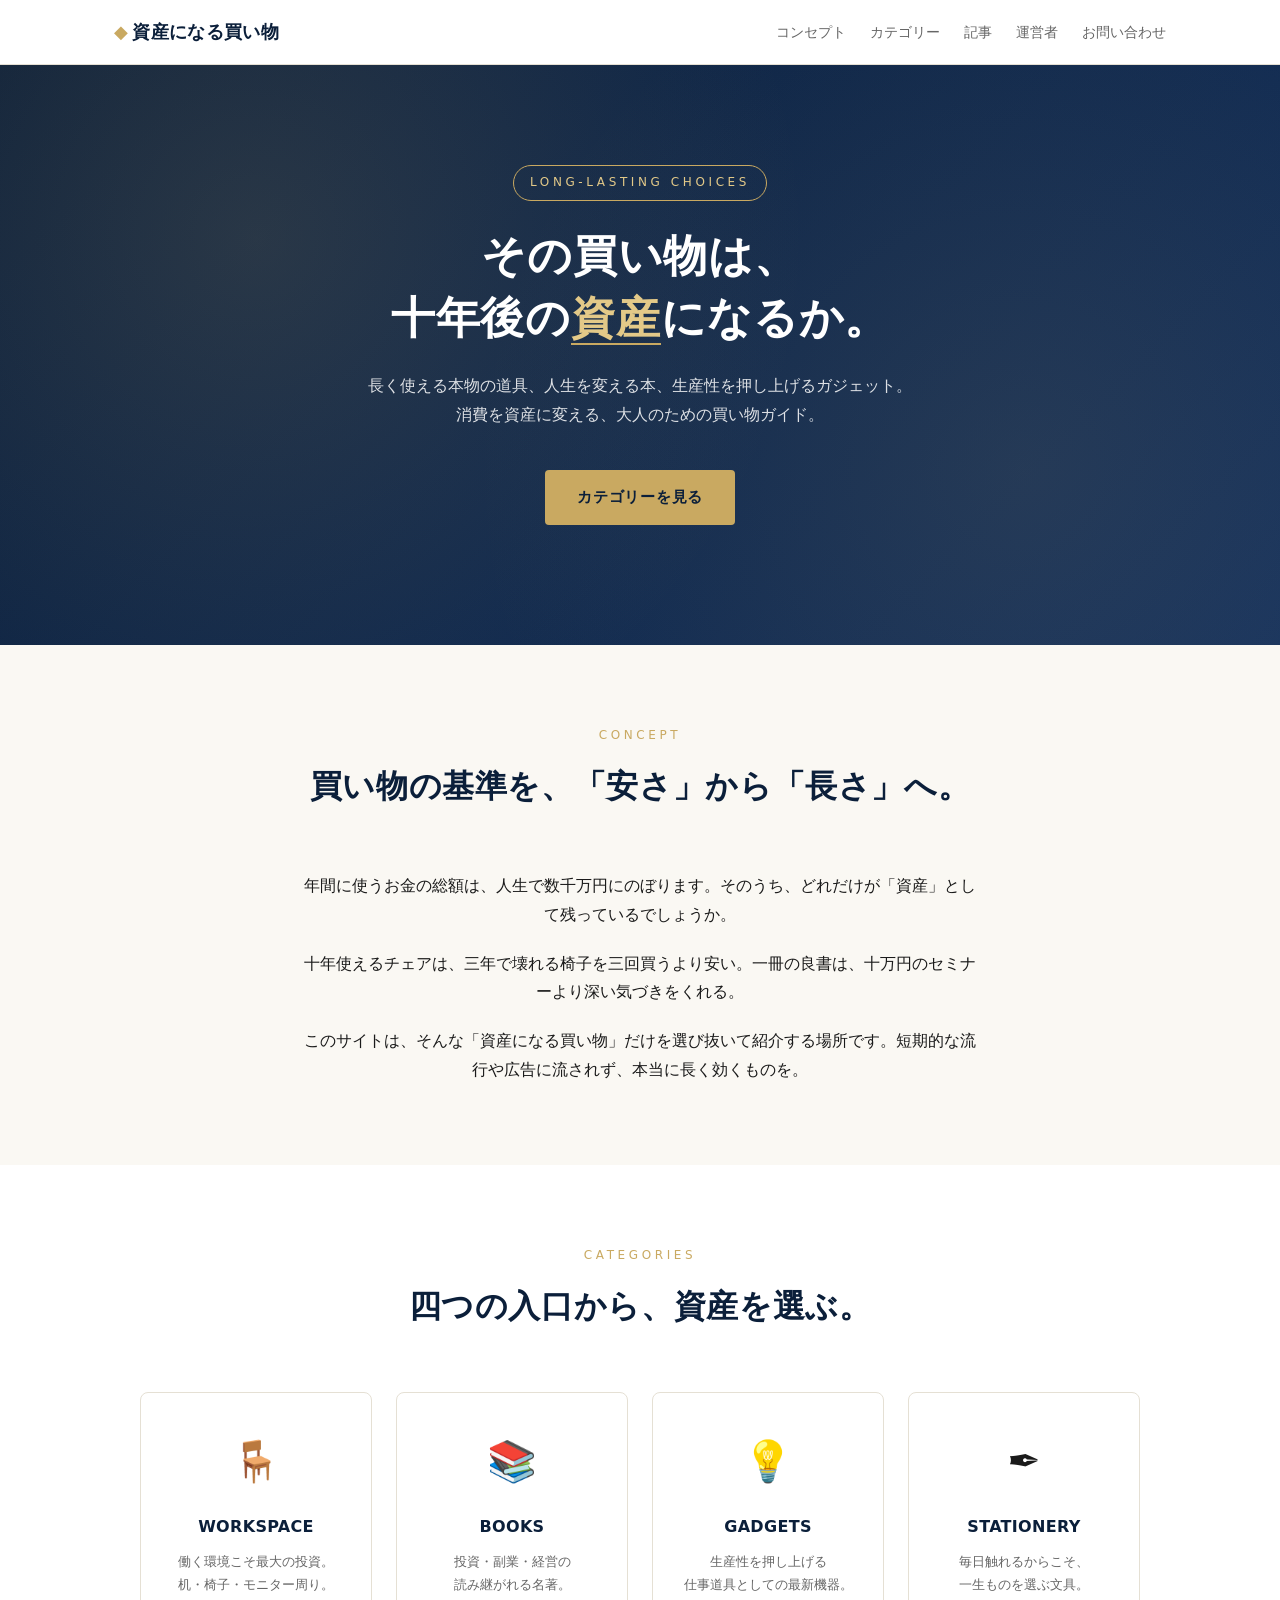
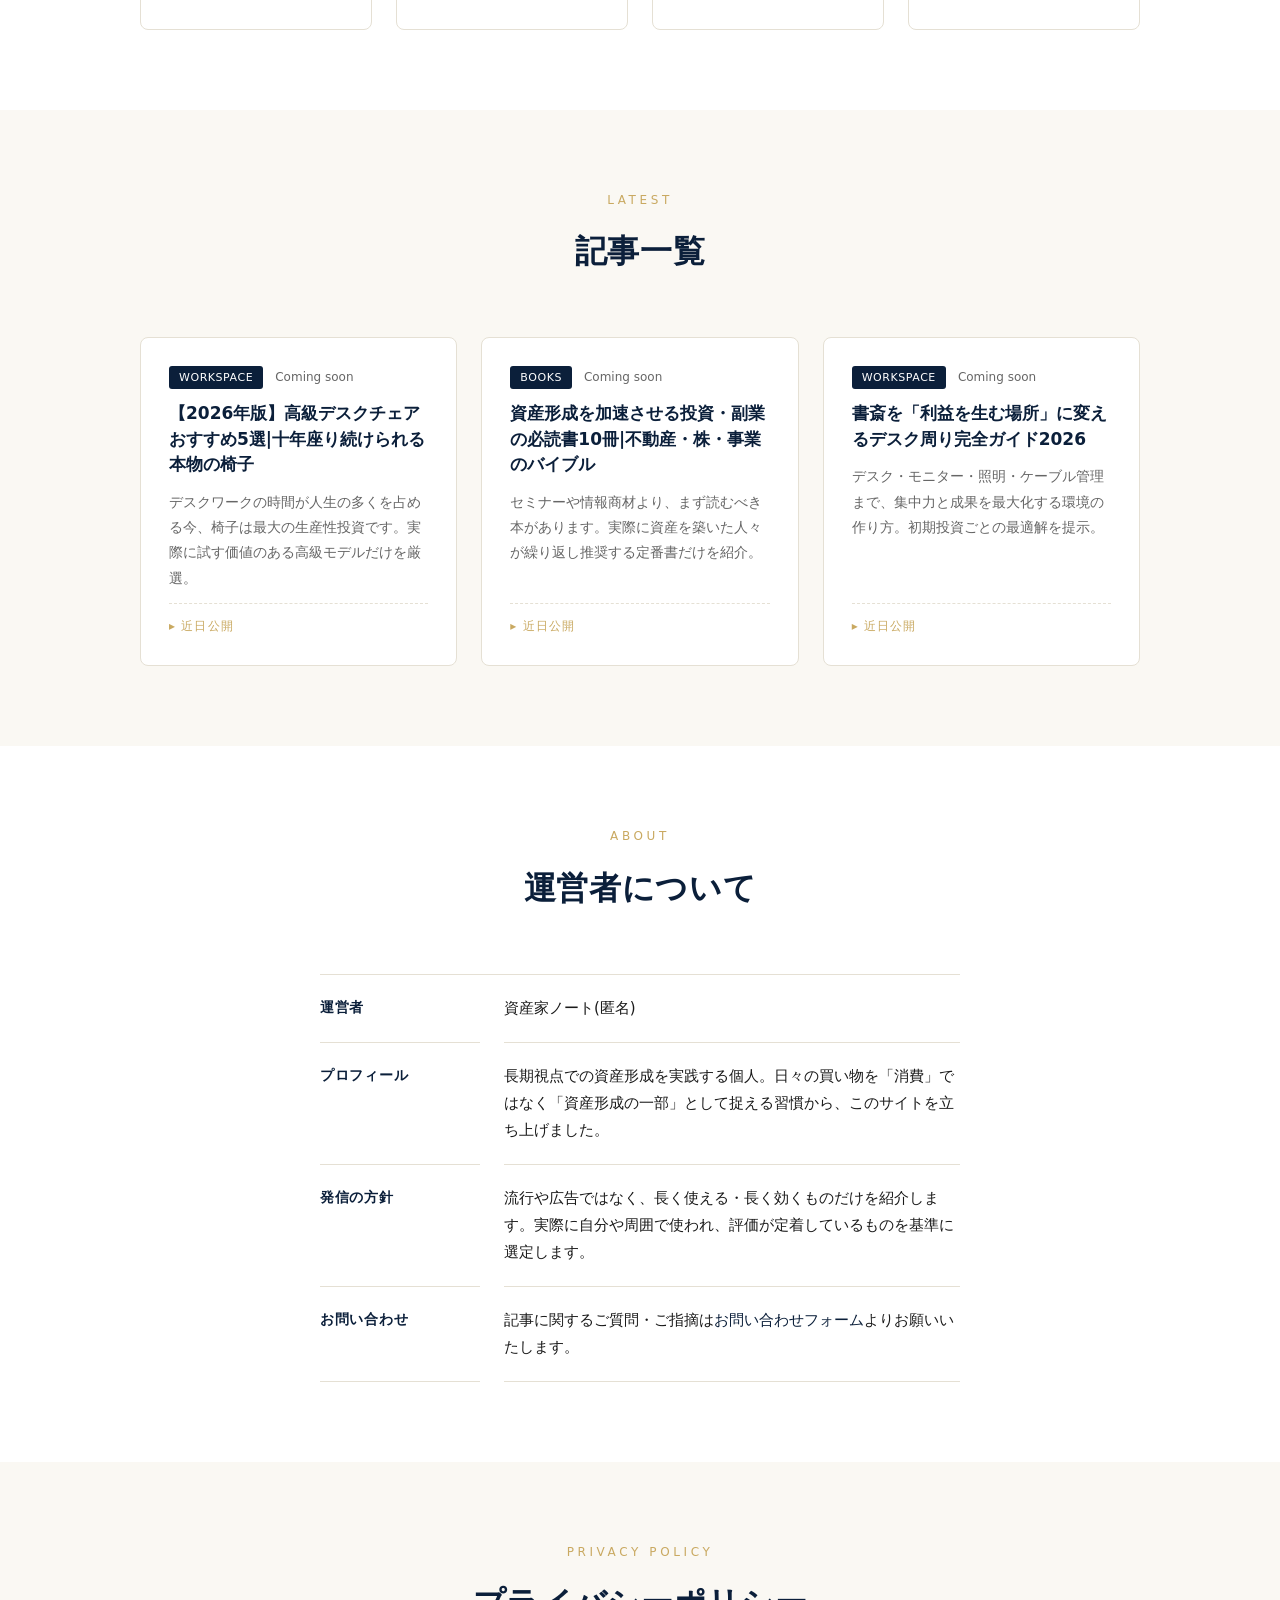
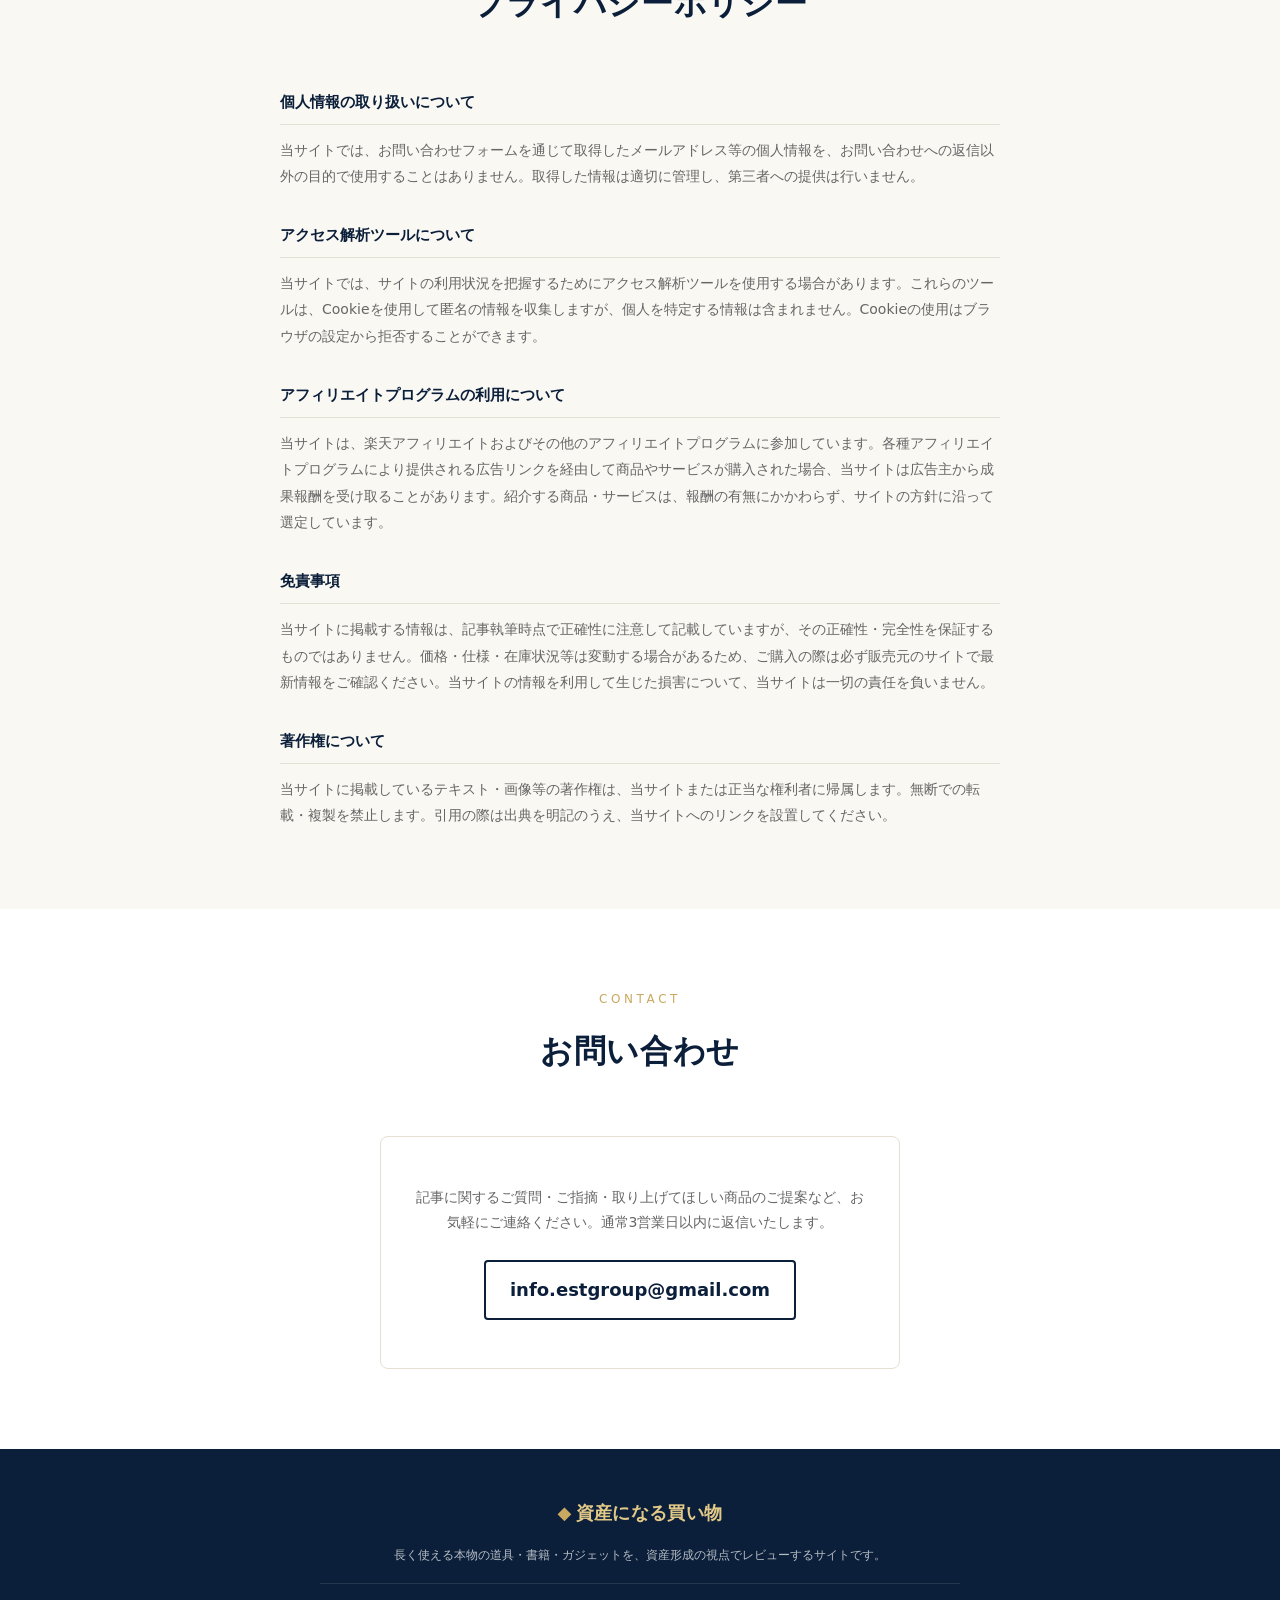
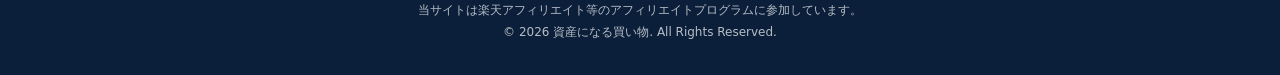
==== index.html @ 3bc50205 "Add files via upload" ====
<!DOCTYPE html>
<html lang="ja">
<head>
<meta charset="UTF-8">
<meta name="viewport" content="width=device-width, initial-scale=1.0">
<title>資産になる買い物 | 長く効く道具と本のレビュー</title>
<meta name="description" content="消費を資産に変える、大人のための買い物ガイド。長く使える本物の道具・書籍・ガジェットを、資産形成の視点で厳選してレビューします。">
<meta name="robots" content="index, follow">
<meta property="og:title" content="資産になる買い物">
<meta property="og:description" content="消費を資産に変える、大人のための買い物ガイド。">
<meta property="og:type" content="website">
<meta property="og:locale" content="ja_JP">
<link rel="icon" href="data:image/svg+xml,%3Csvg xmlns='http://www.w3.org/2000/svg' viewBox='0 0 100 100'%3E%3Ctext y='.9em' font-size='90'%3E%F0%9F%93%98%3C/text%3E%3C/svg%3E">
<style>
  :root {
    --navy: #0b1f3a;
    --navy-light: #15325e;
    --gold: #c9a961;
    --gold-light: #e3c988;
    --paper: #faf8f3;
    --ink: #1a1a1a;
    --sub: #666;
    --line: #e5e0d4;
    --bg: #ffffff;
  }
  @media (prefers-color-scheme: dark) {
    :root {
      --paper: #0f1420;
      --ink: #e8e5de;
      --sub: #a8a39a;
      --line: #2a2f3d;
      --bg: #0b0f18;
      --navy: #e3c988;
      --navy-light: #c9a961;
    }
  }
  * { box-sizing: border-box; margin: 0; padding: 0; }
  html { scroll-behavior: smooth; scroll-padding-top: 72px; }
  body {
    font-family: system-ui, -apple-system, "Helvetica Neue", "Hiragino Sans", "Hiragino Kaku Gothic ProN", Meiryo, sans-serif;
    color: var(--ink);
    background: var(--bg);
    line-height: 1.8;
    -webkit-font-smoothing: antialiased;
  }
  a { color: var(--navy); text-decoration: none; transition: opacity .2s; }
  a:hover { opacity: .7; }

  /* Header */
  header {
    position: sticky; top: 0; z-index: 100;
    background: var(--bg);
    border-bottom: 1px solid var(--line);
    backdrop-filter: blur(10px);
    -webkit-backdrop-filter: blur(10px);
  }
  .nav {
    max-width: 1100px; margin: 0 auto;
    padding: 16px 24px;
    display: flex; justify-content: space-between; align-items: center;
    gap: 16px;
  }
  .logo {
    font-size: 18px; font-weight: 700; color: var(--navy);
    letter-spacing: .02em;
  }
  .logo-mark { color: var(--gold); margin-right: 4px; }
  .nav-links {
    display: flex; gap: 24px; list-style: none;
    font-size: 14px;
  }
  .nav-links a { color: var(--sub); }
  @media (max-width: 640px) {
    .nav-links { display: none; }
  }

  /* Hero */
  .hero {
    background: linear-gradient(135deg, var(--navy) 0%, var(--navy-light) 100%);
    color: #fff;
    padding: 100px 24px 120px;
    text-align: center;
    position: relative;
    overflow: hidden;
  }
  .hero::before {
    content: '';
    position: absolute; inset: 0;
    background: radial-gradient(circle at 20% 30%, rgba(201,169,97,.15) 0%, transparent 50%),
                radial-gradient(circle at 80% 70%, rgba(201,169,97,.1) 0%, transparent 50%);
  }
  .hero-inner { position: relative; max-width: 720px; margin: 0 auto; }
  .hero-tag {
    display: inline-block;
    font-size: 12px; letter-spacing: .3em;
    color: var(--gold-light);
    margin-bottom: 24px;
    border: 1px solid var(--gold);
    padding: 6px 16px;
    border-radius: 100px;
  }
  .hero h1 {
    font-size: clamp(28px, 5vw, 44px);
    font-weight: 700;
    line-height: 1.4;
    margin-bottom: 24px;
    letter-spacing: .02em;
  }
  .hero h1 em {
    font-style: normal;
    color: var(--gold-light);
    border-bottom: 2px solid var(--gold);
  }
  .hero p {
    font-size: 16px;
    opacity: .85;
    max-width: 560px;
    margin: 0 auto 40px;
  }
  .cta {
    display: inline-block;
    background: var(--gold);
    color: var(--navy);
    padding: 14px 32px;
    border-radius: 4px;
    font-weight: 700;
    font-size: 15px;
    letter-spacing: .05em;
  }
  .cta:hover { background: var(--gold-light); opacity: 1; }

  /* Section common */
  section { padding: 80px 24px; }
  .container { max-width: 1000px; margin: 0 auto; }
  .section-head { text-align: center; margin-bottom: 56px; }
  .section-head .label {
    font-size: 12px; letter-spacing: .3em;
    color: var(--gold);
    display: block; margin-bottom: 12px;
  }
  .section-head h2 {
    font-size: clamp(24px, 4vw, 32px);
    color: var(--navy);
    font-weight: 700;
    letter-spacing: .02em;
  }

  /* Concept */
  .concept { background: var(--paper); }
  .concept-text {
    max-width: 680px; margin: 0 auto;
    font-size: 16px;
    text-align: center;
  }
  .concept-text p + p { margin-top: 20px; }

  /* Categories */
  .categories-grid {
    display: grid;
    grid-template-columns: repeat(auto-fit, minmax(220px, 1fr));
    gap: 24px;
  }
  .cat-card {
    border: 1px solid var(--line);
    border-radius: 8px;
    padding: 32px 24px;
    text-align: center;
    transition: transform .2s, box-shadow .2s;
    background: var(--bg);
  }
  .cat-card:hover {
    transform: translateY(-4px);
    box-shadow: 0 12px 32px rgba(11,31,58,.08);
  }
  .cat-icon { font-size: 40px; margin-bottom: 16px; }
  .cat-card h3 {
    font-size: 16px;
    color: var(--navy);
    margin-bottom: 8px;
    letter-spacing: .02em;
  }
  .cat-card p { font-size: 13px; color: var(--sub); }

  /* Articles */
  .articles { background: var(--paper); }
  .article-list {
    display: grid;
    grid-template-columns: repeat(auto-fit, minmax(280px, 1fr));
    gap: 24px;
  }
  .article-card {
    background: var(--bg);
    border: 1px solid var(--line);
    border-radius: 8px;
    padding: 28px;
    display: flex; flex-direction: column; gap: 12px;
  }
  .article-meta {
    display: flex; align-items: center; gap: 12px;
    font-size: 12px; color: var(--sub);
  }
  .article-cat {
    background: var(--navy);
    color: #fff;
    padding: 2px 10px;
    border-radius: 3px;
    font-size: 11px;
    letter-spacing: .05em;
  }
  .article-card h3 {
    font-size: 17px;
    line-height: 1.5;
    color: var(--navy);
    font-weight: 700;
  }
  .article-card p { font-size: 14px; color: var(--sub); }
  .article-status {
    margin-top: auto;
    font-size: 12px;
    color: var(--gold);
    letter-spacing: .1em;
    padding-top: 12px;
    border-top: 1px dashed var(--line);
  }

  /* About */
  .about-text {
    max-width: 640px; margin: 0 auto;
  }
  .about-text dl {
    border-top: 1px solid var(--line);
  }
  .about-text dt, .about-text dd {
    padding: 16px 0;
    border-bottom: 1px solid var(--line);
  }
  .about-text dt {
    font-weight: 700;
    color: var(--navy);
    font-size: 14px;
    letter-spacing: .05em;
  }
  .about-text dd { font-size: 15px; margin-left: 0; }
  @media (min-width: 640px) {
    .about-text dl {
      display: grid;
      grid-template-columns: 160px 1fr;
      gap: 0 24px;
    }
    .about-text dt, .about-text dd { padding: 20px 0; }
  }

  /* Privacy */
  .privacy { background: var(--paper); }
  .privacy-content {
    max-width: 720px; margin: 0 auto;
    font-size: 14px;
  }
  .privacy-content h3 {
    font-size: 15px;
    color: var(--navy);
    margin-top: 32px;
    margin-bottom: 12px;
    padding-bottom: 8px;
    border-bottom: 1px solid var(--line);
  }
  .privacy-content h3:first-child { margin-top: 0; }
  .privacy-content p { color: var(--sub); line-height: 1.9; }

  /* Contact */
  .contact-box {
    max-width: 520px; margin: 0 auto;
    text-align: center;
    border: 1px solid var(--line);
    border-radius: 8px;
    padding: 48px 32px;
  }
  .contact-box p { color: var(--sub); margin-bottom: 24px; font-size: 14px; }
  .mail-link {
    display: inline-block;
    font-size: 18px;
    font-weight: 700;
    color: var(--navy);
    padding: 12px 24px;
    border: 2px solid var(--navy);
    border-radius: 4px;
  }
  .mail-link:hover { background: var(--navy); color: var(--bg); opacity: 1; }

  /* Footer */
  footer {
    background: var(--navy);
    color: #fff;
    padding: 48px 24px 32px;
    text-align: center;
  }
  footer .logo { color: var(--gold-light); margin-bottom: 16px; display: block; }
  footer p { font-size: 12px; opacity: .7; line-height: 1.8; }
  footer .disclosure {
    margin-top: 16px;
    padding-top: 16px;
    border-top: 1px solid rgba(255,255,255,.1);
    max-width: 640px;
    margin-left: auto;
    margin-right: auto;
  }
</style>
</head>
<body>

<header>
  <nav class="nav">
    <div class="logo"><span class="logo-mark">◆</span>資産になる買い物</div>
    <ul class="nav-links">
      <li><a href="#concept">コンセプト</a></li>
      <li><a href="#categories">カテゴリー</a></li>
      <li><a href="#articles">記事</a></li>
      <li><a href="#about">運営者</a></li>
      <li><a href="#contact">お問い合わせ</a></li>
    </ul>
  </nav>
</header>

<main>

<section class="hero">
  <div class="hero-inner">
    <span class="hero-tag">LONG-LASTING CHOICES</span>
    <h1>その買い物は、<br>十年後の<em>資産</em>になるか。</h1>
    <p>長く使える本物の道具、人生を変える本、生産性を押し上げるガジェット。<br>消費を資産に変える、大人のための買い物ガイド。</p>
    <a href="#categories" class="cta">カテゴリーを見る</a>
  </div>
</section>

<section id="concept" class="concept">
  <div class="container">
    <div class="section-head">
      <span class="label">CONCEPT</span>
      <h2>買い物の基準を、「安さ」から「長さ」へ。</h2>
    </div>
    <div class="concept-text">
      <p>年間に使うお金の総額は、人生で数千万円にのぼります。そのうち、どれだけが「資産」として残っているでしょうか。</p>
      <p>十年使えるチェアは、三年で壊れる椅子を三回買うより安い。一冊の良書は、十万円のセミナーより深い気づきをくれる。</p>
      <p>このサイトは、そんな「資産になる買い物」だけを選び抜いて紹介する場所です。短期的な流行や広告に流されず、本当に長く効くものを。</p>
    </div>
  </div>
</section>

<section id="categories">
  <div class="container">
    <div class="section-head">
      <span class="label">CATEGORIES</span>
      <h2>四つの入口から、資産を選ぶ。</h2>
    </div>
    <div class="categories-grid">
      <div class="cat-card">
        <div class="cat-icon">🪑</div>
        <h3>WORKSPACE</h3>
        <p>働く環境こそ最大の投資。<br>机・椅子・モニター周り。</p>
      </div>
      <div class="cat-card">
        <div class="cat-icon">📚</div>
        <h3>BOOKS</h3>
        <p>投資・副業・経営の<br>読み継がれる名著。</p>
      </div>
      <div class="cat-card">
        <div class="cat-icon">💡</div>
        <h3>GADGETS</h3>
        <p>生産性を押し上げる<br>仕事道具としての最新機器。</p>
      </div>
      <div class="cat-card">
        <div class="cat-icon">✒️</div>
        <h3>STATIONERY</h3>
        <p>毎日触れるからこそ、<br>一生ものを選ぶ文具。</p>
      </div>
    </div>
  </div>
</section>

<section id="articles" class="articles">
  <div class="container">
    <div class="section-head">
      <span class="label">LATEST</span>
      <h2>記事一覧</h2>
    </div>
    <div class="article-list">
      <article class="article-card">
        <div class="article-meta">
          <span class="article-cat">WORKSPACE</span>
          <span>Coming soon</span>
        </div>
        <h3>【2026年版】高級デスクチェアおすすめ5選|十年座り続けられる本物の椅子</h3>
        <p>デスクワークの時間が人生の多くを占める今、椅子は最大の生産性投資です。実際に試す価値のある高級モデルだけを厳選。</p>
        <div class="article-status">▸ 近日公開</div>
      </article>
      <article class="article-card">
        <div class="article-meta">
          <span class="article-cat">BOOKS</span>
          <span>Coming soon</span>
        </div>
        <h3>資産形成を加速させる投資・副業の必読書10冊|不動産・株・事業のバイブル</h3>
        <p>セミナーや情報商材より、まず読むべき本があります。実際に資産を築いた人々が繰り返し推奨する定番書だけを紹介。</p>
        <div class="article-status">▸ 近日公開</div>
      </article>
      <article class="article-card">
        <div class="article-meta">
          <span class="article-cat">WORKSPACE</span>
          <span>Coming soon</span>
        </div>
        <h3>書斎を「利益を生む場所」に変えるデスク周り完全ガイド2026</h3>
        <p>デスク・モニター・照明・ケーブル管理まで、集中力と成果を最大化する環境の作り方。初期投資ごとの最適解を提示。</p>
        <div class="article-status">▸ 近日公開</div>
      </article>
    </div>
  </div>
</section>

<section id="about">
  <div class="container">
    <div class="section-head">
      <span class="label">ABOUT</span>
      <h2>運営者について</h2>
    </div>
    <div class="about-text">
      <dl>
        <dt>運営者</dt>
        <dd>資産家ノート(匿名)</dd>
        <dt>プロフィール</dt>
        <dd>長期視点での資産形成を実践する個人。日々の買い物を「消費」ではなく「資産形成の一部」として捉える習慣から、このサイトを立ち上げました。</dd>
        <dt>発信の方針</dt>
        <dd>流行や広告ではなく、長く使える・長く効くものだけを紹介します。実際に自分や周囲で使われ、評価が定着しているものを基準に選定します。</dd>
        <dt>お問い合わせ</dt>
        <dd>記事に関するご質問・ご指摘は<a href="#contact">お問い合わせフォーム</a>よりお願いいたします。</dd>
      </dl>
    </div>
  </div>
</section>

<section id="privacy" class="privacy">
  <div class="container">
    <div class="section-head">
      <span class="label">PRIVACY POLICY</span>
      <h2>プライバシーポリシー</h2>
    </div>
    <div class="privacy-content">
      <h3>個人情報の取り扱いについて</h3>
      <p>当サイトでは、お問い合わせフォームを通じて取得したメールアドレス等の個人情報を、お問い合わせへの返信以外の目的で使用することはありません。取得した情報は適切に管理し、第三者への提供は行いません。</p>

      <h3>アクセス解析ツールについて</h3>
      <p>当サイトでは、サイトの利用状況を把握するためにアクセス解析ツールを使用する場合があります。これらのツールは、Cookieを使用して匿名の情報を収集しますが、個人を特定する情報は含まれません。Cookieの使用はブラウザの設定から拒否することができます。</p>

      <h3>アフィリエイトプログラムの利用について</h3>
      <p>当サイトは、楽天アフィリエイトおよびその他のアフィリエイトプログラムに参加しています。各種アフィリエイトプログラムにより提供される広告リンクを経由して商品やサービスが購入された場合、当サイトは広告主から成果報酬を受け取ることがあります。紹介する商品・サービスは、報酬の有無にかかわらず、サイトの方針に沿って選定しています。</p>

      <h3>免責事項</h3>
      <p>当サイトに掲載する情報は、記事執筆時点で正確性に注意して記載していますが、その正確性・完全性を保証するものではありません。価格・仕様・在庫状況等は変動する場合があるため、ご購入の際は必ず販売元のサイトで最新情報をご確認ください。当サイトの情報を利用して生じた損害について、当サイトは一切の責任を負いません。</p>

      <h3>著作権について</h3>
      <p>当サイトに掲載しているテキスト・画像等の著作権は、当サイトまたは正当な権利者に帰属します。無断での転載・複製を禁止します。引用の際は出典を明記のうえ、当サイトへのリンクを設置してください。</p>
    </div>
  </div>
</section>

<section id="contact">
  <div class="container">
    <div class="section-head">
      <span class="label">CONTACT</span>
      <h2>お問い合わせ</h2>
    </div>
    <div class="contact-box">
      <p>記事に関するご質問・ご指摘・取り上げてほしい商品のご提案など、お気軽にご連絡ください。通常3営業日以内に返信いたします。</p>
      <a href="mailto:info.estgroup@gmail.com" class="mail-link">info.estgroup@gmail.com</a>
    </div>
  </div>
</section>

</main>

<footer>
  <div class="logo"><span class="logo-mark">◆</span>資産になる買い物</div>
  <p>長く使える本物の道具・書籍・ガジェットを、資産形成の視点でレビューするサイトです。</p>
  <div class="disclosure">
    <p>当サイトは楽天アフィリエイト等のアフィリエイトプログラムに参加しています。<br>&copy; 2026 資産になる買い物. All Rights Reserved.</p>
  </div>
</footer>

</body>
</html>
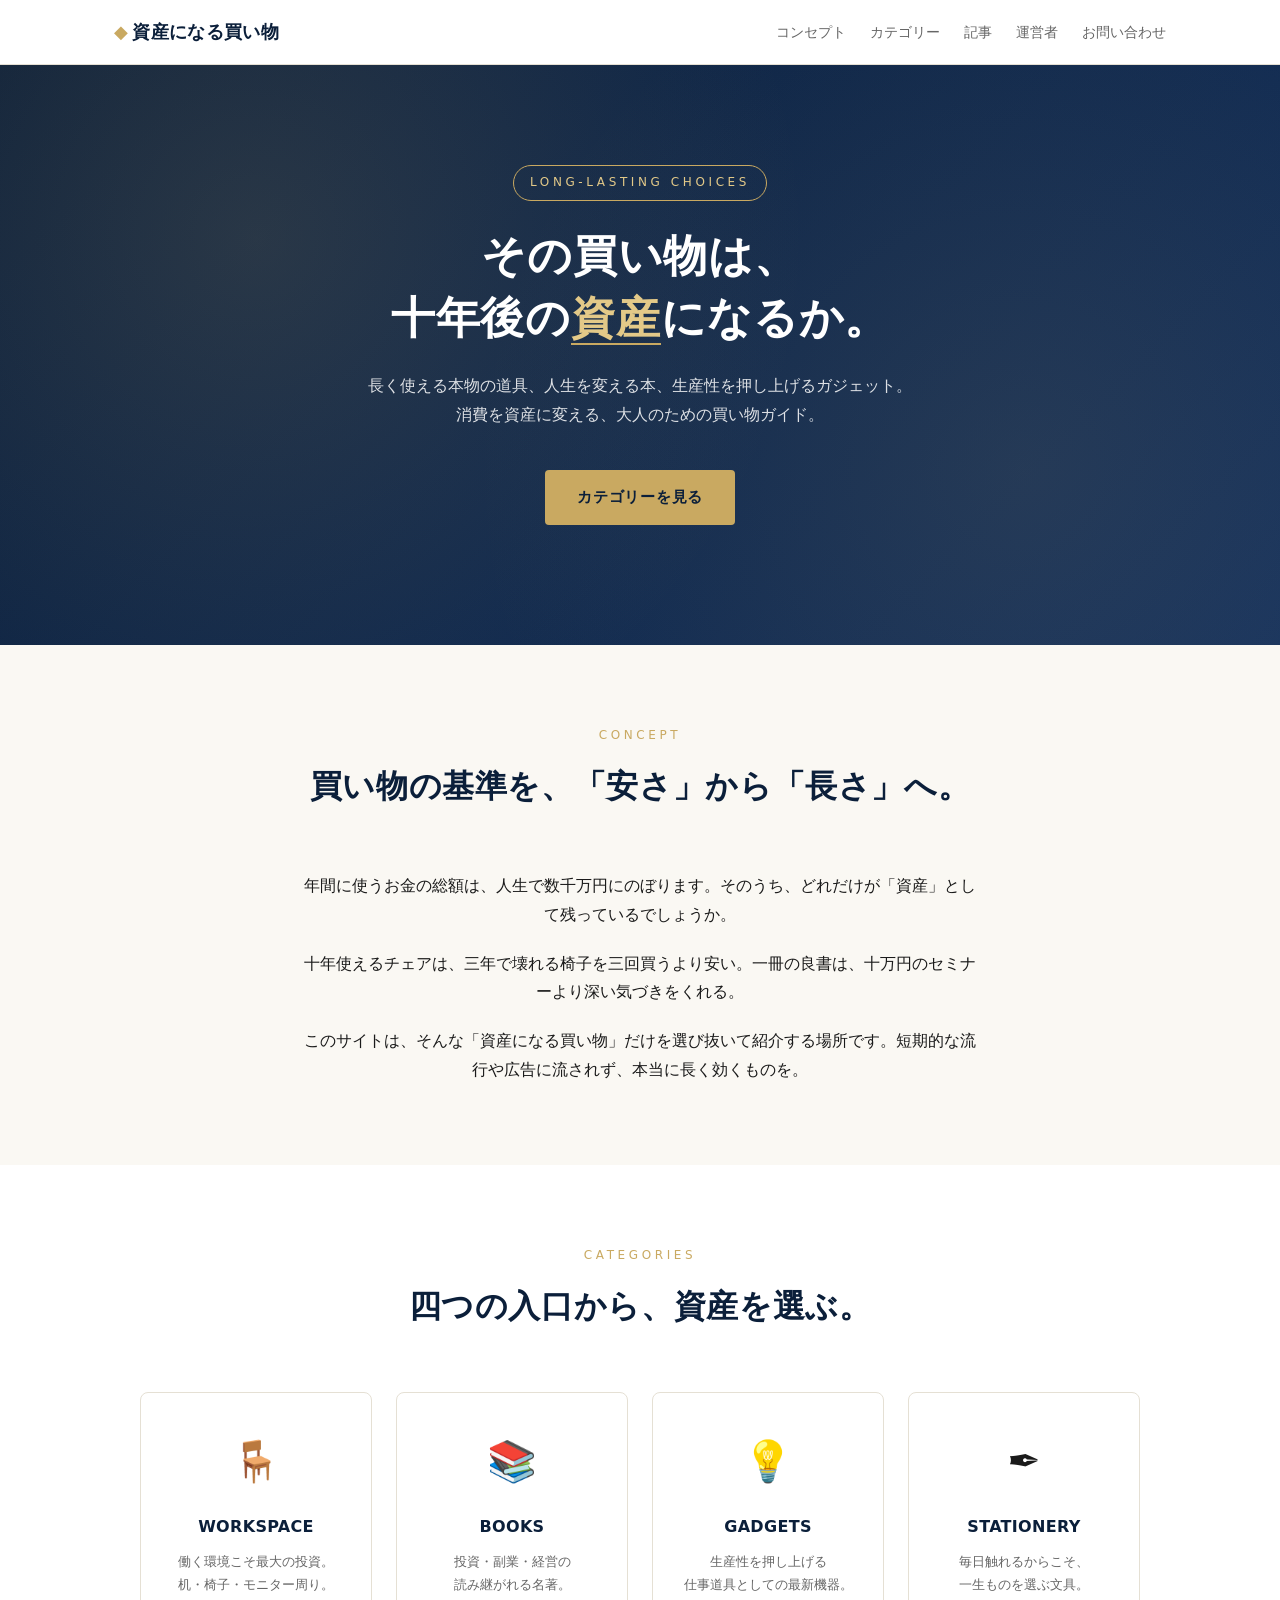
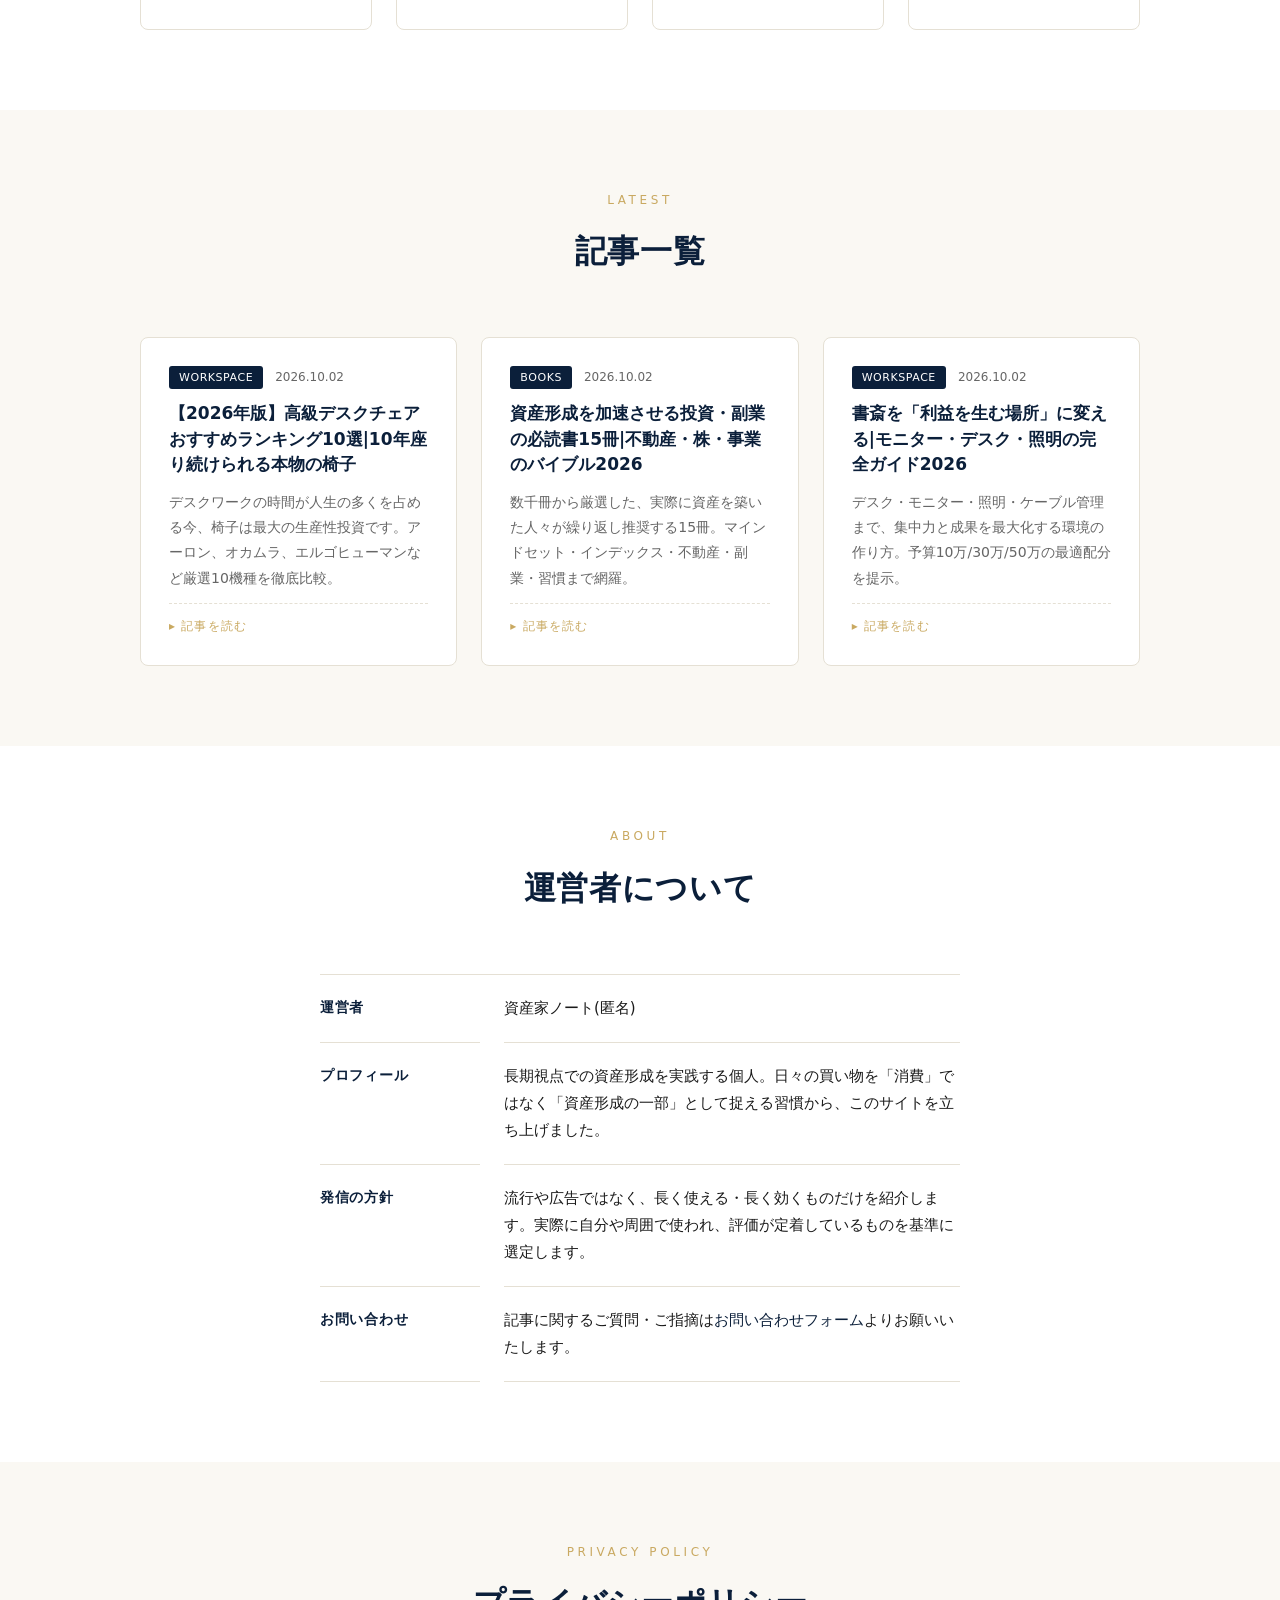
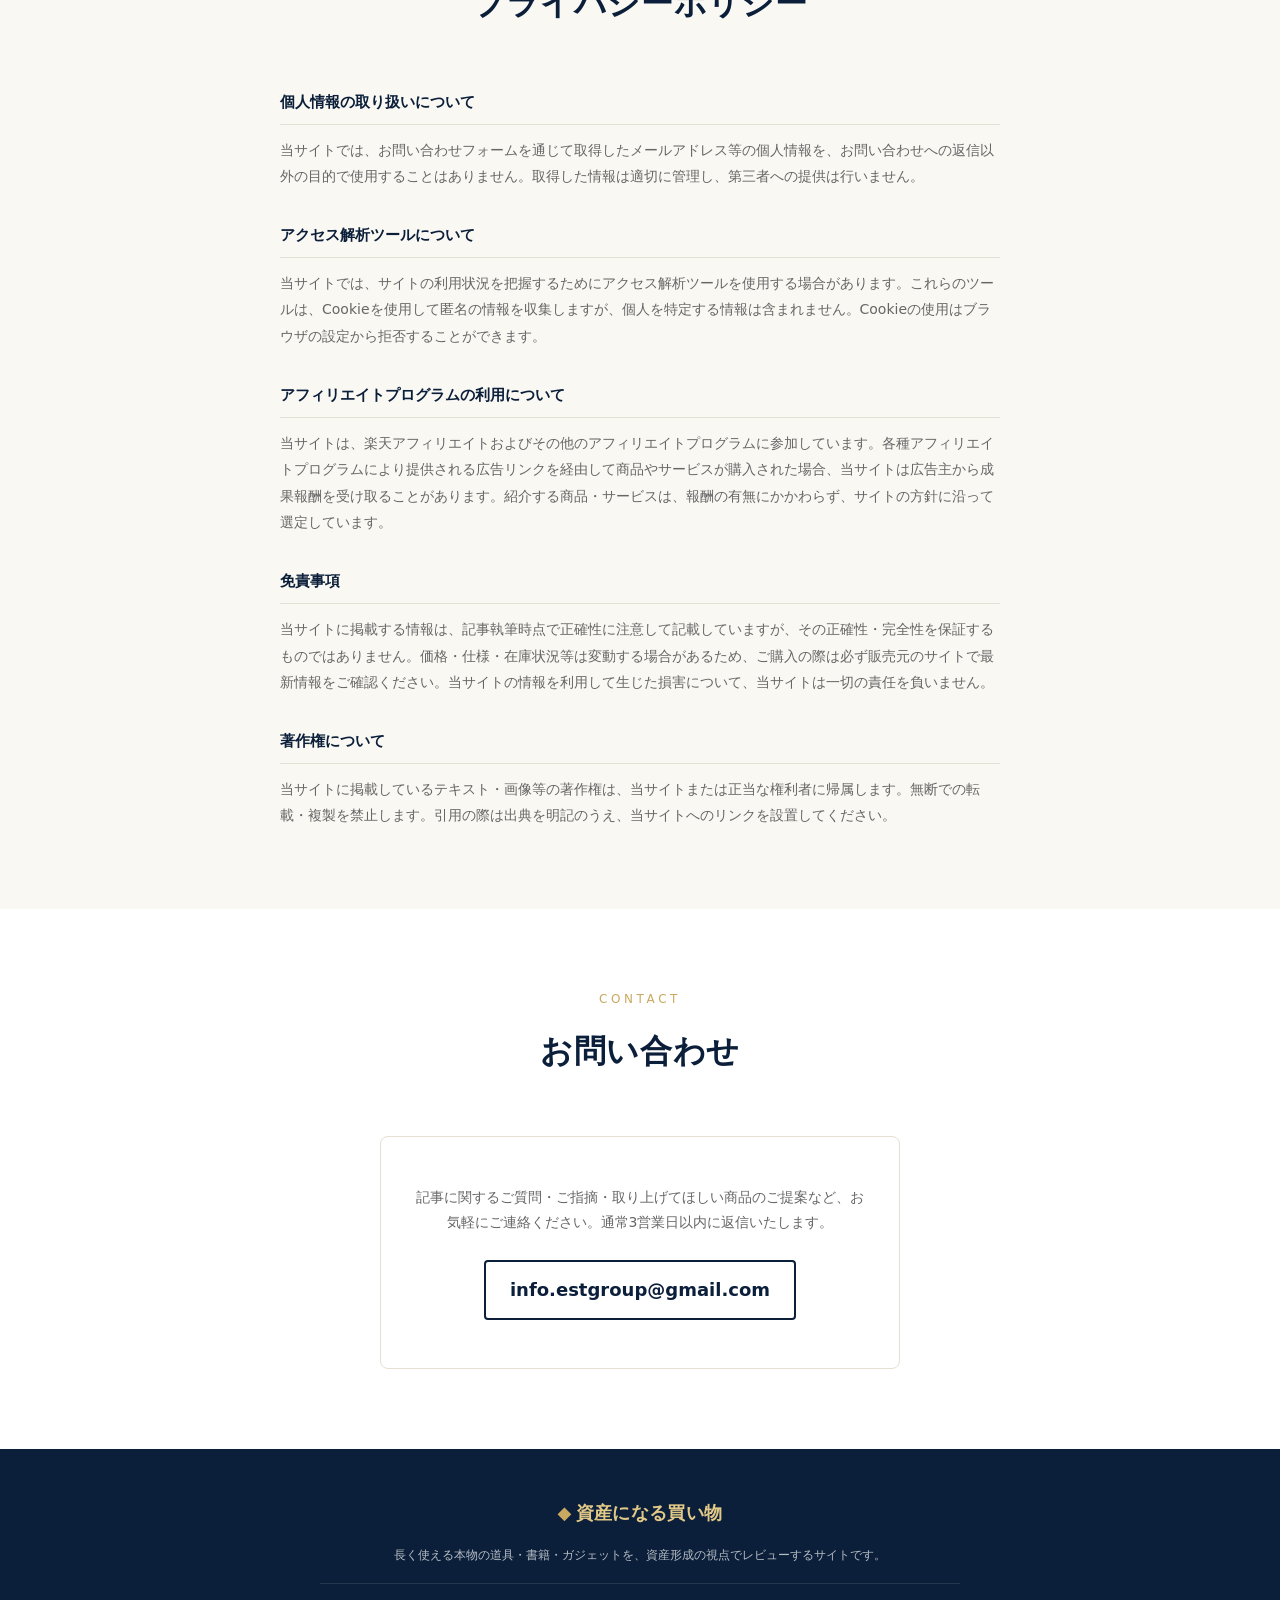
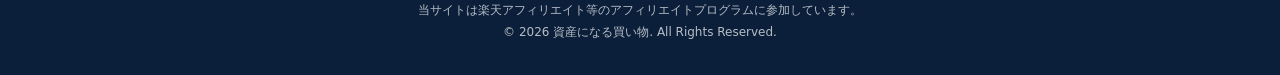
==== commit ba329d49: "Add article pages and SEO files" ====
--- a/index.html
+++ b/index.html
@@ -384,33 +384,39 @@
       <h2>記事一覧</h2>
     </div>
     <div class="article-list">
+      <a href="articles/desk-chair-ranking.html" style="text-decoration:none; color:inherit;">
       <article class="article-card">
         <div class="article-meta">
           <span class="article-cat">WORKSPACE</span>
-          <span>Coming soon</span>
+          <span>2026.10.02</span>
         </div>
-        <h3>【2026年版】高級デスクチェアおすすめ5選|十年座り続けられる本物の椅子</h3>
-        <p>デスクワークの時間が人生の多くを占める今、椅子は最大の生産性投資です。実際に試す価値のある高級モデルだけを厳選。</p>
-        <div class="article-status">▸ 近日公開</div>
+        <h3>【2026年版】高級デスクチェアおすすめランキング10選|10年座り続けられる本物の椅子</h3>
+        <p>デスクワークの時間が人生の多くを占める今、椅子は最大の生産性投資です。アーロン、オカムラ、エルゴヒューマンなど厳選10機種を徹底比較。</p>
+        <div class="article-status">▸ 記事を読む</div>
       </article>
+      </a>
+      <a href="articles/investment-books.html" style="text-decoration:none; color:inherit;">
       <article class="article-card">
         <div class="article-meta">
           <span class="article-cat">BOOKS</span>
-          <span>Coming soon</span>
+          <span>2026.10.02</span>
         </div>
-        <h3>資産形成を加速させる投資・副業の必読書10冊|不動産・株・事業のバイブル</h3>
-        <p>セミナーや情報商材より、まず読むべき本があります。実際に資産を築いた人々が繰り返し推奨する定番書だけを紹介。</p>
-        <div class="article-status">▸ 近日公開</div>
+        <h3>資産形成を加速させる投資・副業の必読書15冊|不動産・株・事業のバイブル2026</h3>
+        <p>数千冊から厳選した、実際に資産を築いた人々が繰り返し推奨する15冊。マインドセット・インデックス・不動産・副業・習慣まで網羅。</p>
+        <div class="article-status">▸ 記事を読む</div>
       </article>
+      </a>
+      <a href="articles/home-office-guide.html" style="text-decoration:none; color:inherit;">
       <article class="article-card">
         <div class="article-meta">
           <span class="article-cat">WORKSPACE</span>
-          <span>Coming soon</span>
+          <span>2026.10.02</span>
         </div>
-        <h3>書斎を「利益を生む場所」に変えるデスク周り完全ガイド2026</h3>
-        <p>デスク・モニター・照明・ケーブル管理まで、集中力と成果を最大化する環境の作り方。初期投資ごとの最適解を提示。</p>
-        <div class="article-status">▸ 近日公開</div>
+        <h3>書斎を「利益を生む場所」に変える|モニター・デスク・照明の完全ガイド2026</h3>
+        <p>デスク・モニター・照明・ケーブル管理まで、集中力と成果を最大化する環境の作り方。予算10万/30万/50万の最適配分を提示。</p>
+        <div class="article-status">▸ 記事を読む</div>
       </article>
+      </a>
     </div>
   </div>
 </section>
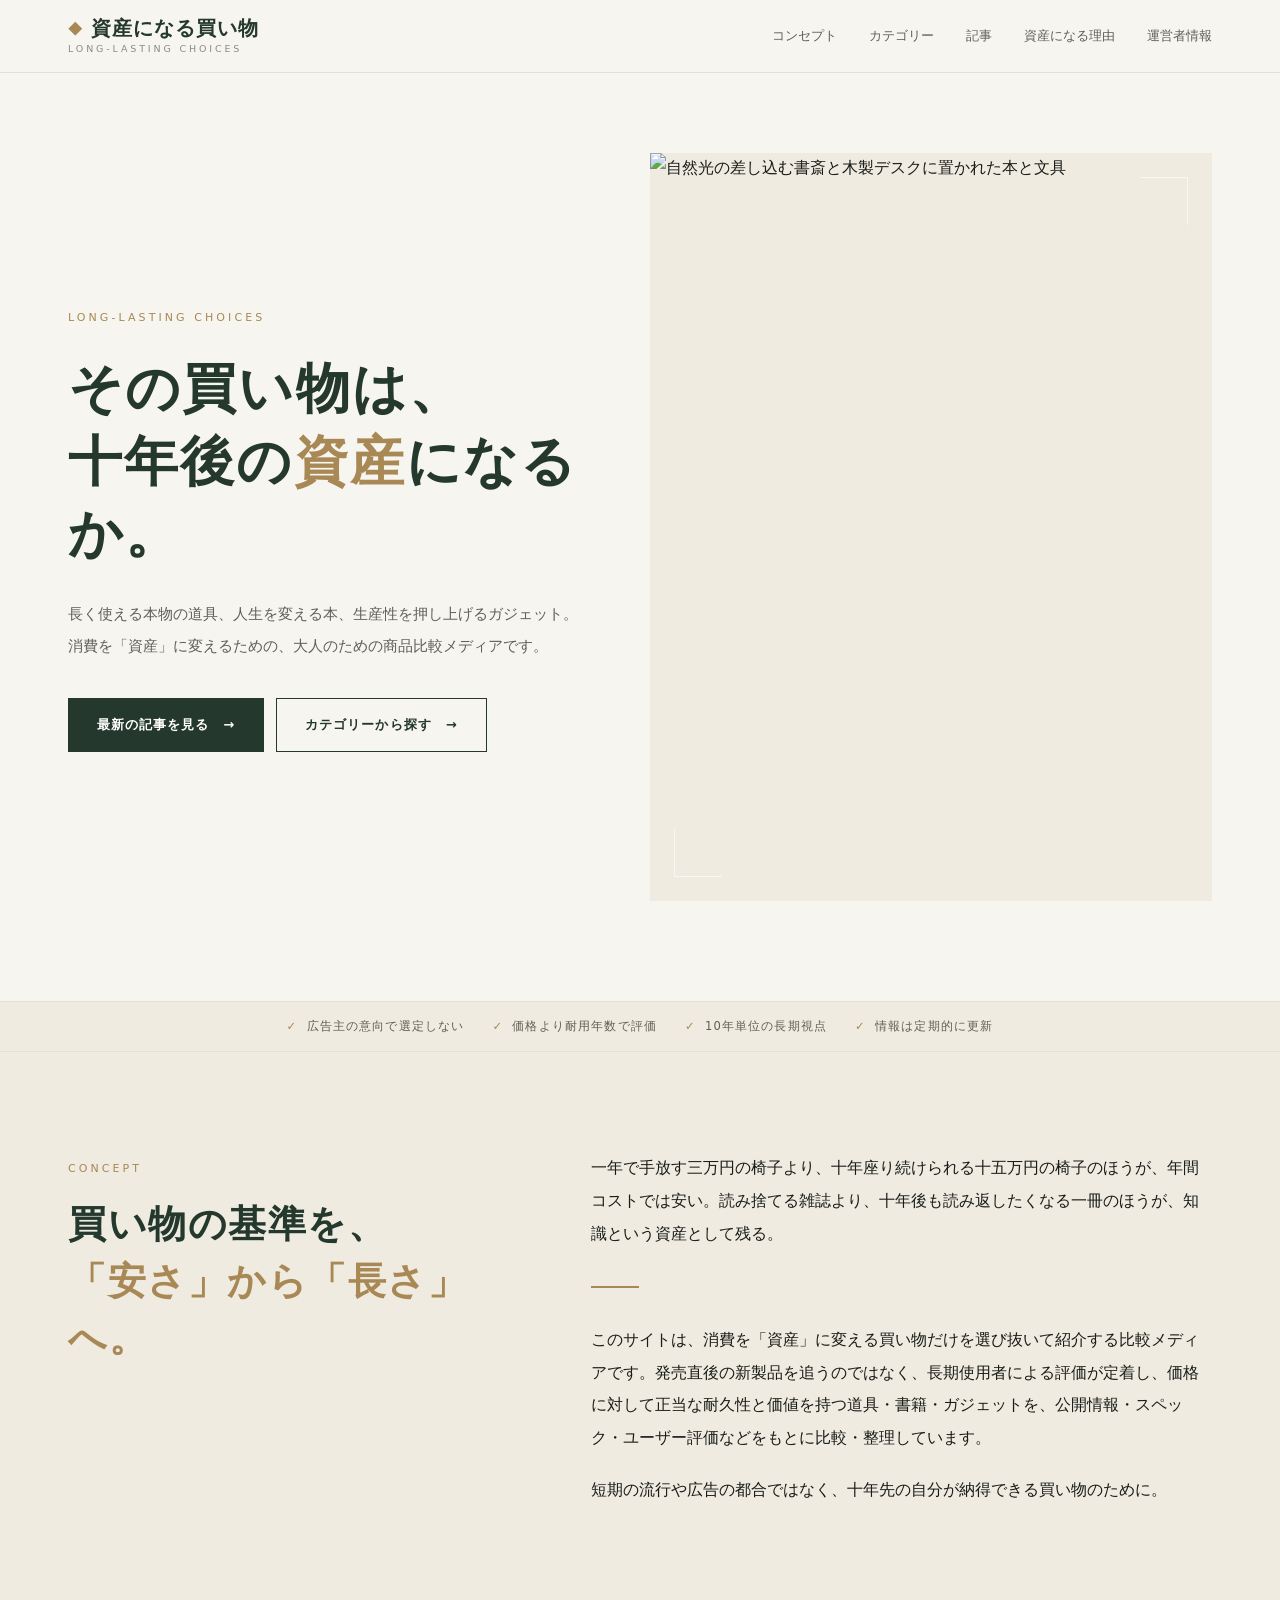
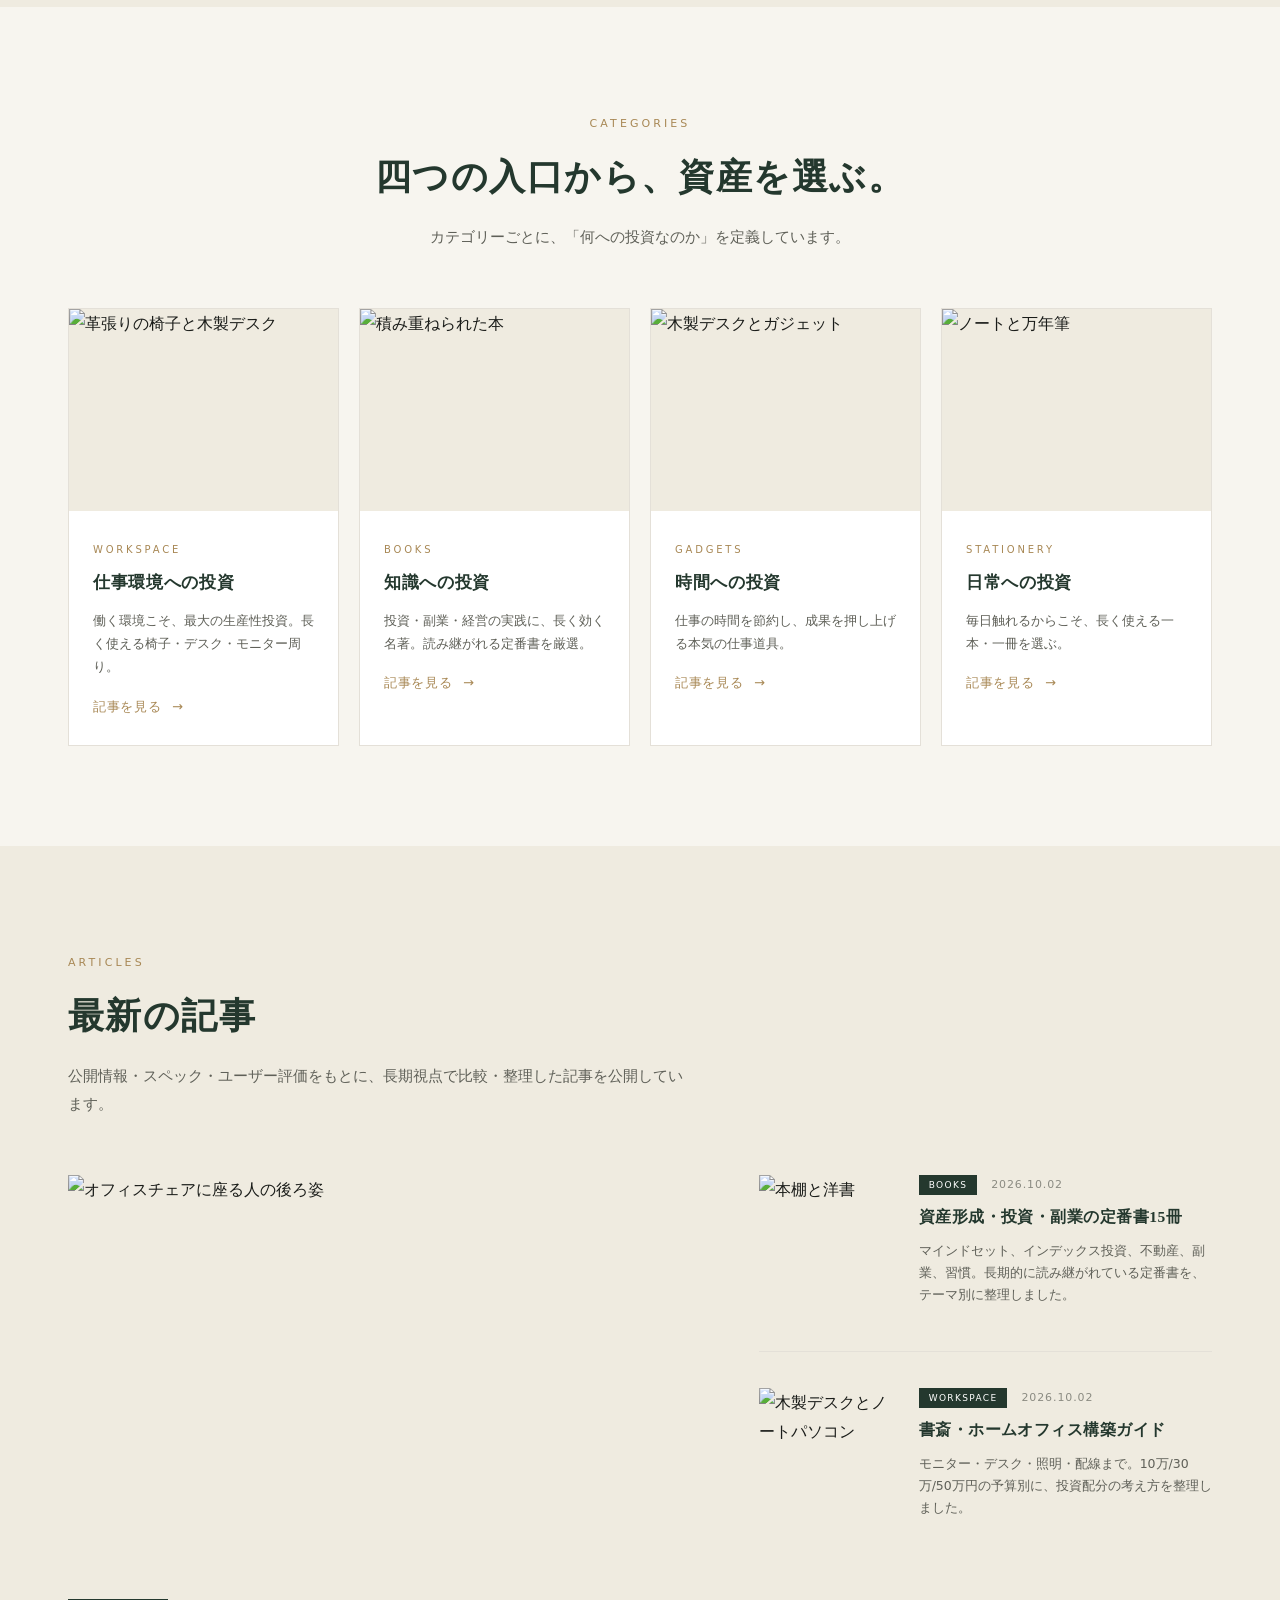
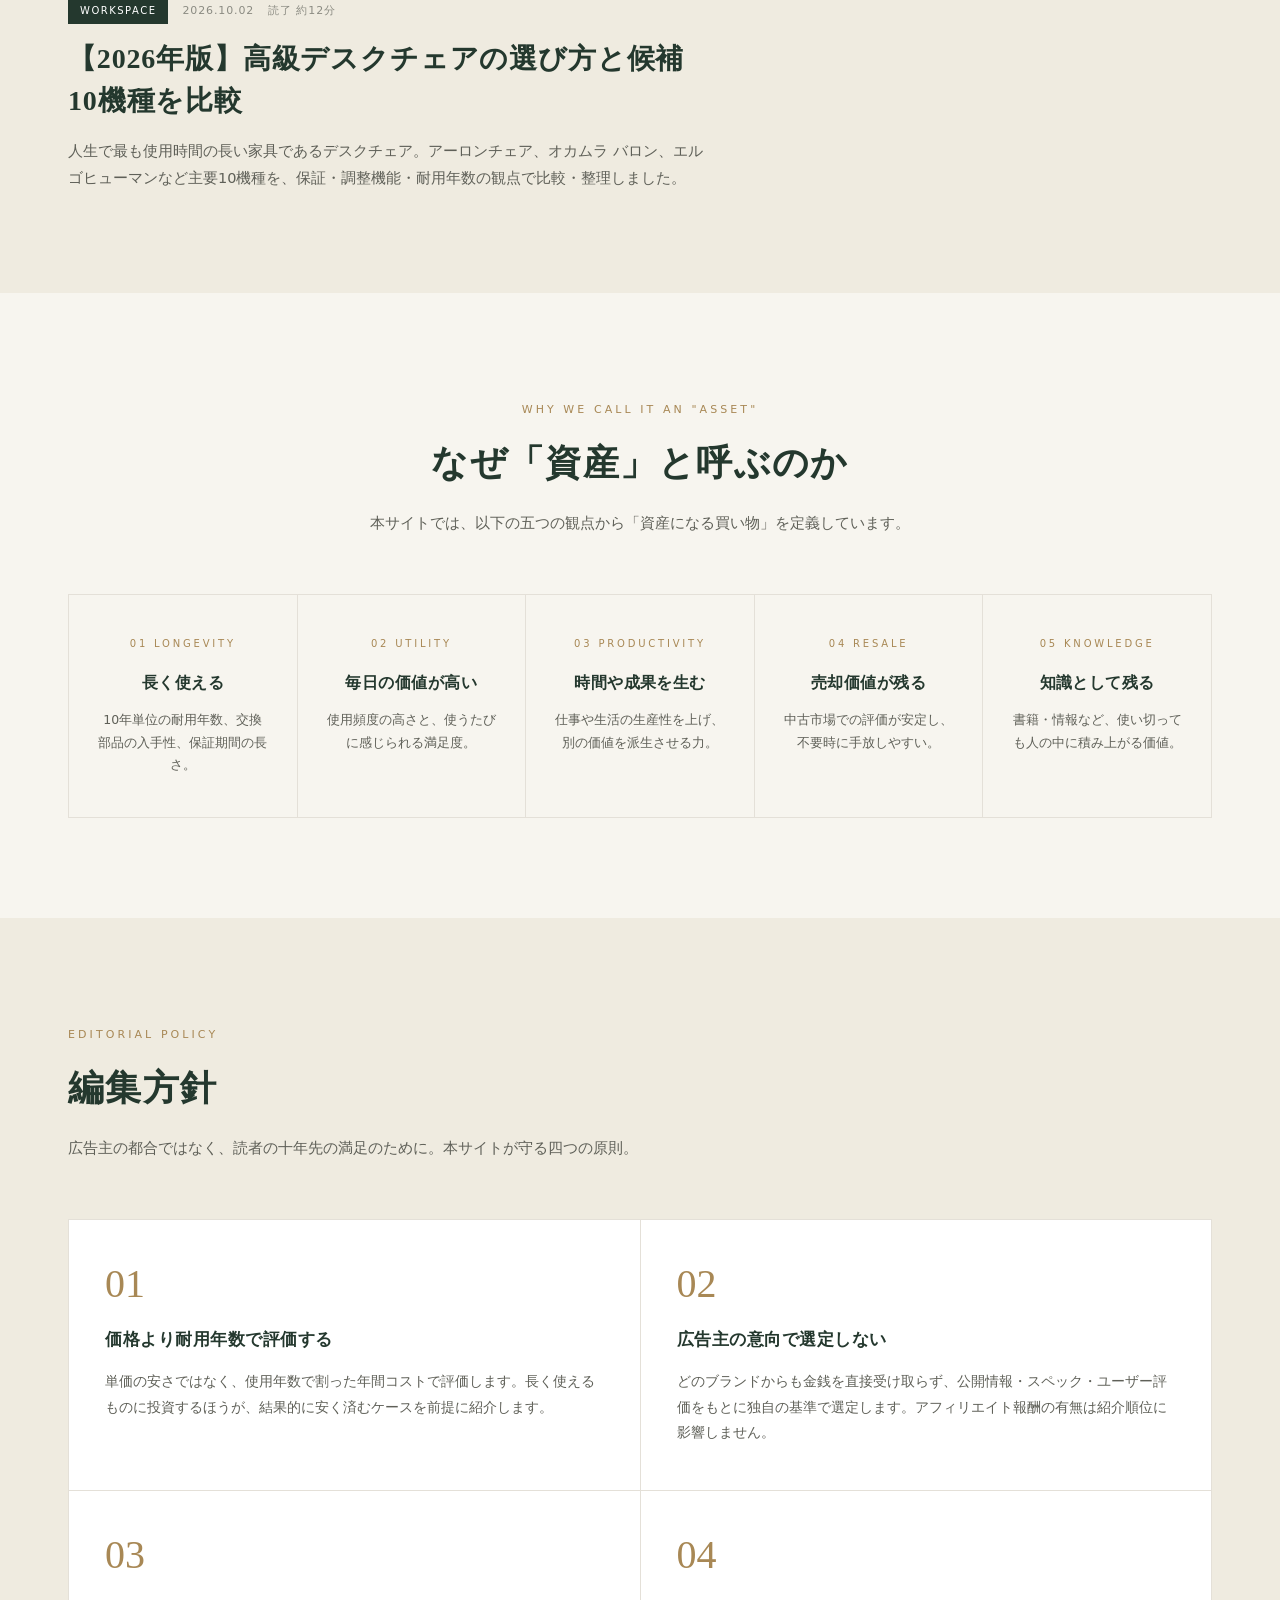
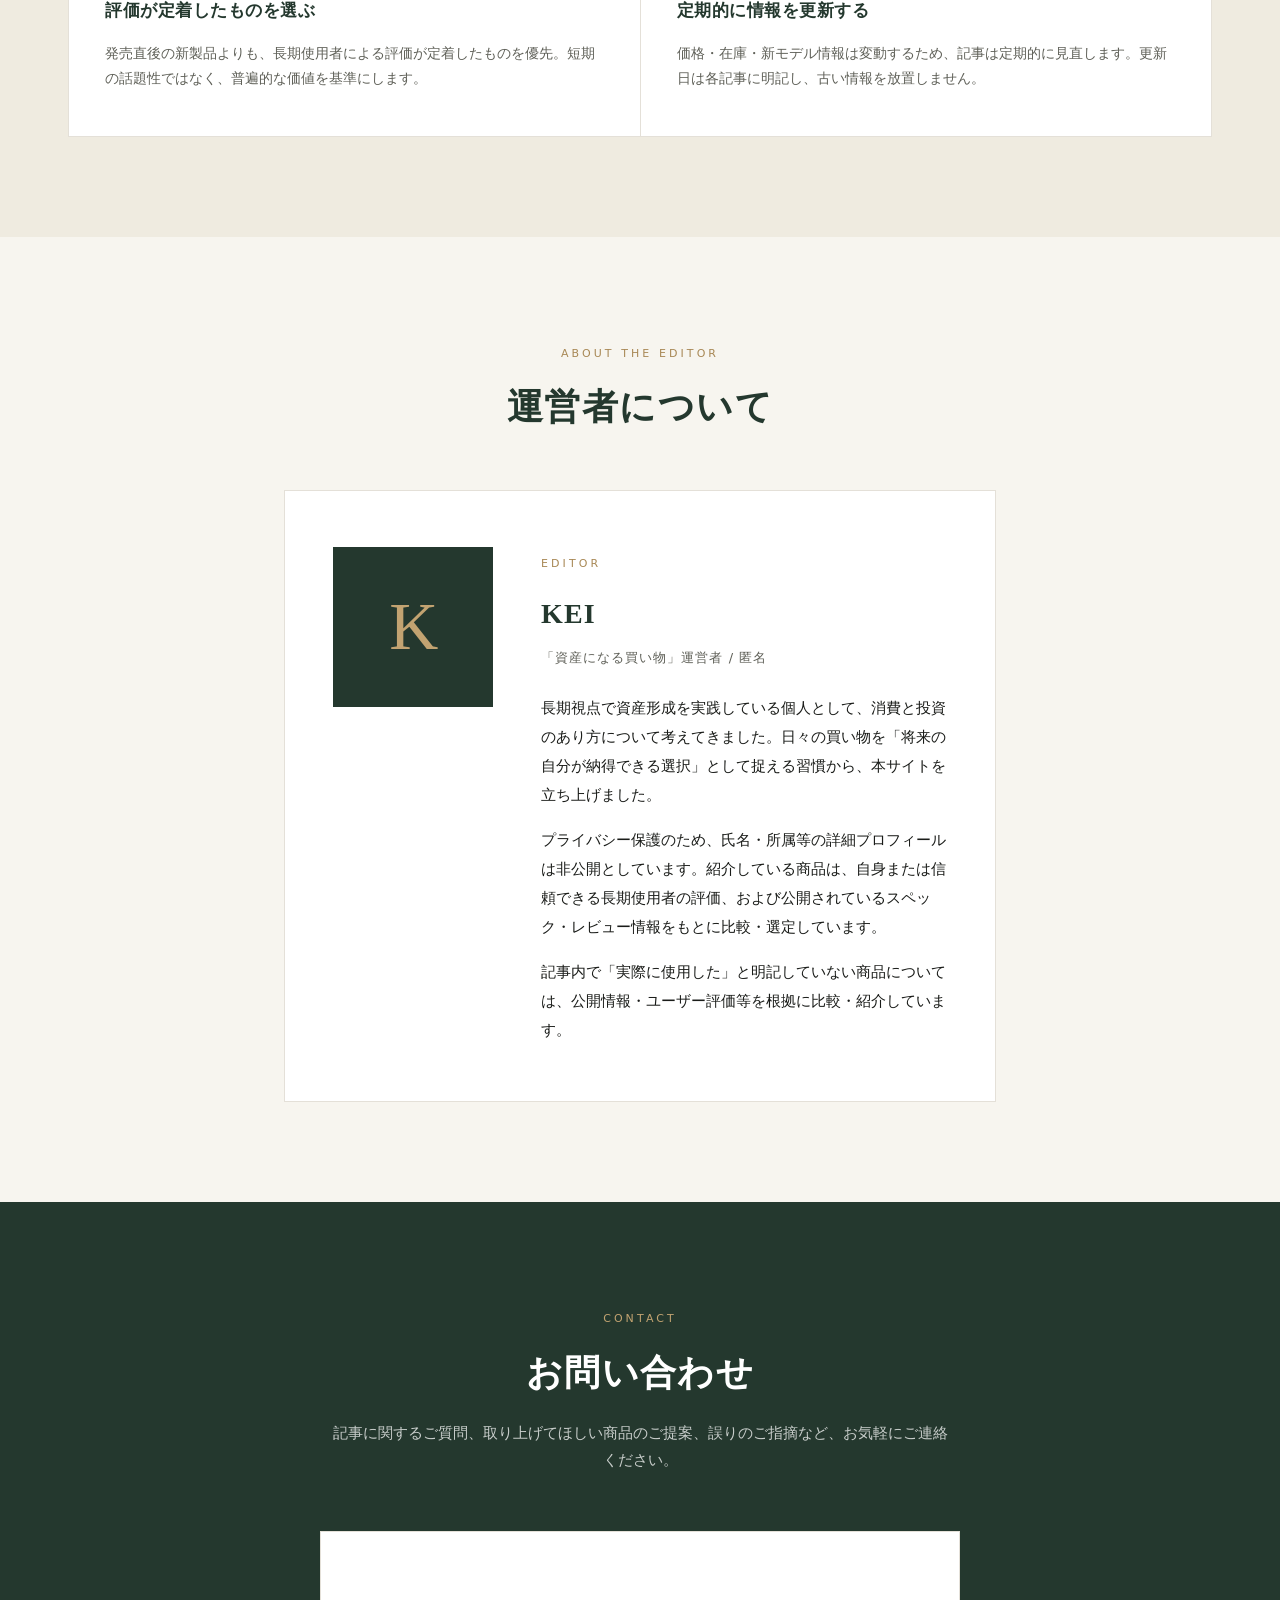
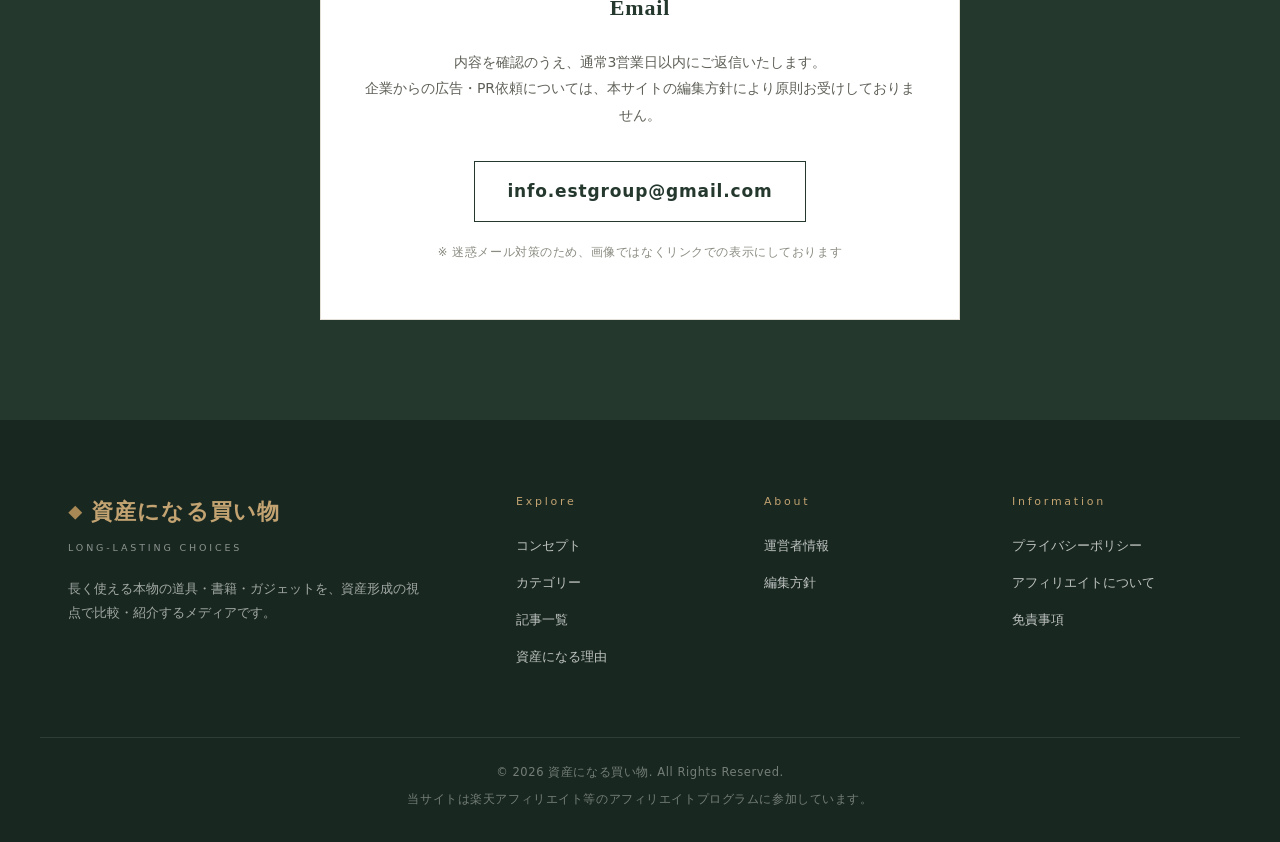
==== commit c9f39014: "Redesign: Premium Editorial Commerce — shared stylesheet, refined content, cleaned unverifiable clai" ====
--- a/index.html
+++ b/index.html
@@ -3,492 +3,379 @@
 <head>
 <meta charset="UTF-8">
 <meta name="viewport" content="width=device-width, initial-scale=1.0">
-<title>資産になる買い物 | 長く効く道具と本のレビュー</title>
-<meta name="description" content="消費を資産に変える、大人のための買い物ガイド。長く使える本物の道具・書籍・ガジェットを、資産形成の視点で厳選してレビューします。">
+<title>資産になる買い物|長く効く本物の道具・書籍・ガジェットの比較メディア</title>
+<meta name="description" content="長く使える本物の道具、人生や仕事に長く効く本、生産性を押し上げるガジェット。消費を「資産」に変えるための、大人のための商品比較メディアです。">
 <meta name="robots" content="index, follow">
-<meta property="og:title" content="資産になる買い物">
-<meta property="og:description" content="消費を資産に変える、大人のための買い物ガイド。">
+<link rel="canonical" href="https://shisan-kaimono.github.io/">
+<meta property="og:title" content="資産になる買い物|長く効く本物を厳選する比較メディア">
+<meta property="og:description" content="消費を「資産」に変えるための、大人のための商品比較メディア。">
 <meta property="og:type" content="website">
 <meta property="og:locale" content="ja_JP">
-<link rel="icon" href="data:image/svg+xml,%3Csvg xmlns='http://www.w3.org/2000/svg' viewBox='0 0 100 100'%3E%3Ctext y='.9em' font-size='90'%3E%F0%9F%93%98%3C/text%3E%3C/svg%3E">
-<style>
-  :root {
-    --navy: #0b1f3a;
-    --navy-light: #15325e;
-    --gold: #c9a961;
-    --gold-light: #e3c988;
-    --paper: #faf8f3;
-    --ink: #1a1a1a;
-    --sub: #666;
-    --line: #e5e0d4;
-    --bg: #ffffff;
-  }
-  @media (prefers-color-scheme: dark) {
-    :root {
-      --paper: #0f1420;
-      --ink: #e8e5de;
-      --sub: #a8a39a;
-      --line: #2a2f3d;
-      --bg: #0b0f18;
-      --navy: #e3c988;
-      --navy-light: #c9a961;
-    }
-  }
-  * { box-sizing: border-box; margin: 0; padding: 0; }
-  html { scroll-behavior: smooth; scroll-padding-top: 72px; }
-  body {
-    font-family: system-ui, -apple-system, "Helvetica Neue", "Hiragino Sans", "Hiragino Kaku Gothic ProN", Meiryo, sans-serif;
-    color: var(--ink);
-    background: var(--bg);
-    line-height: 1.8;
-    -webkit-font-smoothing: antialiased;
-  }
-  a { color: var(--navy); text-decoration: none; transition: opacity .2s; }
-  a:hover { opacity: .7; }
-
-  /* Header */
-  header {
-    position: sticky; top: 0; z-index: 100;
-    background: var(--bg);
-    border-bottom: 1px solid var(--line);
-    backdrop-filter: blur(10px);
-    -webkit-backdrop-filter: blur(10px);
-  }
-  .nav {
-    max-width: 1100px; margin: 0 auto;
-    padding: 16px 24px;
-    display: flex; justify-content: space-between; align-items: center;
-    gap: 16px;
-  }
-  .logo {
-    font-size: 18px; font-weight: 700; color: var(--navy);
-    letter-spacing: .02em;
-  }
-  .logo-mark { color: var(--gold); margin-right: 4px; }
-  .nav-links {
-    display: flex; gap: 24px; list-style: none;
-    font-size: 14px;
-  }
-  .nav-links a { color: var(--sub); }
-  @media (max-width: 640px) {
-    .nav-links { display: none; }
-  }
-
-  /* Hero */
-  .hero {
-    background: linear-gradient(135deg, var(--navy) 0%, var(--navy-light) 100%);
-    color: #fff;
-    padding: 100px 24px 120px;
-    text-align: center;
-    position: relative;
-    overflow: hidden;
-  }
-  .hero::before {
-    content: '';
-    position: absolute; inset: 0;
-    background: radial-gradient(circle at 20% 30%, rgba(201,169,97,.15) 0%, transparent 50%),
-                radial-gradient(circle at 80% 70%, rgba(201,169,97,.1) 0%, transparent 50%);
-  }
-  .hero-inner { position: relative; max-width: 720px; margin: 0 auto; }
-  .hero-tag {
-    display: inline-block;
-    font-size: 12px; letter-spacing: .3em;
-    color: var(--gold-light);
-    margin-bottom: 24px;
-    border: 1px solid var(--gold);
-    padding: 6px 16px;
-    border-radius: 100px;
-  }
-  .hero h1 {
-    font-size: clamp(28px, 5vw, 44px);
-    font-weight: 700;
-    line-height: 1.4;
-    margin-bottom: 24px;
-    letter-spacing: .02em;
-  }
-  .hero h1 em {
-    font-style: normal;
-    color: var(--gold-light);
-    border-bottom: 2px solid var(--gold);
-  }
-  .hero p {
-    font-size: 16px;
-    opacity: .85;
-    max-width: 560px;
-    margin: 0 auto 40px;
-  }
-  .cta {
-    display: inline-block;
-    background: var(--gold);
-    color: var(--navy);
-    padding: 14px 32px;
-    border-radius: 4px;
-    font-weight: 700;
-    font-size: 15px;
-    letter-spacing: .05em;
-  }
-  .cta:hover { background: var(--gold-light); opacity: 1; }
-
-  /* Section common */
-  section { padding: 80px 24px; }
-  .container { max-width: 1000px; margin: 0 auto; }
-  .section-head { text-align: center; margin-bottom: 56px; }
-  .section-head .label {
-    font-size: 12px; letter-spacing: .3em;
-    color: var(--gold);
-    display: block; margin-bottom: 12px;
-  }
-  .section-head h2 {
-    font-size: clamp(24px, 4vw, 32px);
-    color: var(--navy);
-    font-weight: 700;
-    letter-spacing: .02em;
-  }
-
-  /* Concept */
-  .concept { background: var(--paper); }
-  .concept-text {
-    max-width: 680px; margin: 0 auto;
-    font-size: 16px;
-    text-align: center;
-  }
-  .concept-text p + p { margin-top: 20px; }
-
-  /* Categories */
-  .categories-grid {
-    display: grid;
-    grid-template-columns: repeat(auto-fit, minmax(220px, 1fr));
-    gap: 24px;
-  }
-  .cat-card {
-    border: 1px solid var(--line);
-    border-radius: 8px;
-    padding: 32px 24px;
-    text-align: center;
-    transition: transform .2s, box-shadow .2s;
-    background: var(--bg);
-  }
-  .cat-card:hover {
-    transform: translateY(-4px);
-    box-shadow: 0 12px 32px rgba(11,31,58,.08);
-  }
-  .cat-icon { font-size: 40px; margin-bottom: 16px; }
-  .cat-card h3 {
-    font-size: 16px;
-    color: var(--navy);
-    margin-bottom: 8px;
-    letter-spacing: .02em;
-  }
-  .cat-card p { font-size: 13px; color: var(--sub); }
-
-  /* Articles */
-  .articles { background: var(--paper); }
-  .article-list {
-    display: grid;
-    grid-template-columns: repeat(auto-fit, minmax(280px, 1fr));
-    gap: 24px;
-  }
-  .article-card {
-    background: var(--bg);
-    border: 1px solid var(--line);
-    border-radius: 8px;
-    padding: 28px;
-    display: flex; flex-direction: column; gap: 12px;
-  }
-  .article-meta {
-    display: flex; align-items: center; gap: 12px;
-    font-size: 12px; color: var(--sub);
-  }
-  .article-cat {
-    background: var(--navy);
-    color: #fff;
-    padding: 2px 10px;
-    border-radius: 3px;
-    font-size: 11px;
-    letter-spacing: .05em;
-  }
-  .article-card h3 {
-    font-size: 17px;
-    line-height: 1.5;
-    color: var(--navy);
-    font-weight: 700;
-  }
-  .article-card p { font-size: 14px; color: var(--sub); }
-  .article-status {
-    margin-top: auto;
-    font-size: 12px;
-    color: var(--gold);
-    letter-spacing: .1em;
-    padding-top: 12px;
-    border-top: 1px dashed var(--line);
-  }
-
-  /* About */
-  .about-text {
-    max-width: 640px; margin: 0 auto;
-  }
-  .about-text dl {
-    border-top: 1px solid var(--line);
-  }
-  .about-text dt, .about-text dd {
-    padding: 16px 0;
-    border-bottom: 1px solid var(--line);
-  }
-  .about-text dt {
-    font-weight: 700;
-    color: var(--navy);
-    font-size: 14px;
-    letter-spacing: .05em;
-  }
-  .about-text dd { font-size: 15px; margin-left: 0; }
-  @media (min-width: 640px) {
-    .about-text dl {
-      display: grid;
-      grid-template-columns: 160px 1fr;
-      gap: 0 24px;
-    }
-    .about-text dt, .about-text dd { padding: 20px 0; }
-  }
-
-  /* Privacy */
-  .privacy { background: var(--paper); }
-  .privacy-content {
-    max-width: 720px; margin: 0 auto;
-    font-size: 14px;
-  }
-  .privacy-content h3 {
-    font-size: 15px;
-    color: var(--navy);
-    margin-top: 32px;
-    margin-bottom: 12px;
-    padding-bottom: 8px;
-    border-bottom: 1px solid var(--line);
-  }
-  .privacy-content h3:first-child { margin-top: 0; }
-  .privacy-content p { color: var(--sub); line-height: 1.9; }
-
-  /* Contact */
-  .contact-box {
-    max-width: 520px; margin: 0 auto;
-    text-align: center;
-    border: 1px solid var(--line);
-    border-radius: 8px;
-    padding: 48px 32px;
-  }
-  .contact-box p { color: var(--sub); margin-bottom: 24px; font-size: 14px; }
-  .mail-link {
-    display: inline-block;
-    font-size: 18px;
-    font-weight: 700;
-    color: var(--navy);
-    padding: 12px 24px;
-    border: 2px solid var(--navy);
-    border-radius: 4px;
-  }
-  .mail-link:hover { background: var(--navy); color: var(--bg); opacity: 1; }
-
-  /* Footer */
-  footer {
-    background: var(--navy);
-    color: #fff;
-    padding: 48px 24px 32px;
-    text-align: center;
-  }
-  footer .logo { color: var(--gold-light); margin-bottom: 16px; display: block; }
-  footer p { font-size: 12px; opacity: .7; line-height: 1.8; }
-  footer .disclosure {
-    margin-top: 16px;
-    padding-top: 16px;
-    border-top: 1px solid rgba(255,255,255,.1);
-    max-width: 640px;
-    margin-left: auto;
-    margin-right: auto;
-  }
-</style>
+<meta property="og:url" content="https://shisan-kaimono.github.io/">
+<meta property="og:site_name" content="資産になる買い物">
+<meta property="og:image" content="https://images.unsplash.com/photo-1518542331925-4e91e9aa0074?w=1200&q=85&auto=format&fit=crop">
+<meta name="theme-color" content="#24382E">
+<link rel="icon" href="data:image/svg+xml,%3Csvg xmlns='http://www.w3.org/2000/svg' viewBox='0 0 100 100'%3E%3Ctext y='.9em' font-size='88' fill='%23A88855'%3E%E2%97%86%3C/text%3E%3C/svg%3E">
+<link rel="preconnect" href="https://images.unsplash.com">
+<link rel="stylesheet" href="/style.css">
+<script type="application/ld+json">
+{
+  "@context": "https://schema.org",
+  "@type": "WebSite",
+  "name": "資産になる買い物",
+  "alternateName": "LONG-LASTING CHOICES",
+  "url": "https://shisan-kaimono.github.io/",
+  "description": "長く効く本物の道具・書籍・ガジェットの比較メディア"
+}
+</script>
 </head>
 <body>
 
-<header>
+<header class="site-header" id="siteHeader">
   <nav class="nav">
-    <div class="logo"><span class="logo-mark">◆</span>資産になる買い物</div>
-    <ul class="nav-links">
+    <a href="/" class="logo-link">
+      <span class="logo-mark">資産になる買い物</span>
+      <span class="logo-sub">LONG-LASTING CHOICES</span>
+    </a>
+    <ul class="nav-links" id="navLinks">
       <li><a href="#concept">コンセプト</a></li>
       <li><a href="#categories">カテゴリー</a></li>
       <li><a href="#articles">記事</a></li>
-      <li><a href="#about">運営者</a></li>
-      <li><a href="#contact">お問い合わせ</a></li>
+      <li><a href="#why">資産になる理由</a></li>
+      <li><a href="#about">運営者情報</a></li>
     </ul>
+    <button class="menu-toggle" aria-label="メニューを開く" onclick="document.getElementById('navLinks').classList.toggle('open')">
+      <svg viewBox="0 0 24 24" fill="none" stroke="currentColor" stroke-width="1.5">
+        <line x1="4" y1="7" x2="20" y2="7"/>
+        <line x1="4" y1="12" x2="20" y2="12"/>
+        <line x1="4" y1="17" x2="20" y2="17"/>
+      </svg>
+    </button>
   </nav>
 </header>
 
-<main>
-
 <section class="hero">
-  <div class="hero-inner">
-    <span class="hero-tag">LONG-LASTING CHOICES</span>
-    <h1>その買い物は、<br>十年後の<em>資産</em>になるか。</h1>
-    <p>長く使える本物の道具、人生を変える本、生産性を押し上げるガジェット。<br>消費を資産に変える、大人のための買い物ガイド。</p>
-    <a href="#categories" class="cta">カテゴリーを見る</a>
-  </div>
-</section>
-
-<section id="concept" class="concept">
+  <div class="hero-grid">
+    <div class="hero-text">
+      <span class="eyebrow">Long-lasting Choices</span>
+      <h1>その買い物は、<br>十年後の<em>資産</em>になるか。</h1>
+      <p class="hero-lead">長く使える本物の道具、人生を変える本、生産性を押し上げるガジェット。<br>消費を「資産」に変えるための、大人のための商品比較メディアです。</p>
+      <div class="hero-ctas">
+        <a href="#articles" class="btn btn-primary">最新の記事を見る</a>
+        <a href="#categories" class="btn">カテゴリーから探す</a>
+      </div>
+    </div>
+    <div class="hero-media">
+      <img src="https://images.unsplash.com/photo-1518542331925-4e91e9aa0074?w=1000&q=85&auto=format&fit=crop" alt="自然光の差し込む書斎と木製デスクに置かれた本と文具" width="1000" height="1250" loading="eager">
+    </div>
+  </div>
+</section>
+
+<div class="trust-bar">
+  <div class="trust-items">
+    <span>広告主の意向で選定しない</span>
+    <span>価格より耐用年数で評価</span>
+    <span>10年単位の長期視点</span>
+    <span>情報は定期的に更新</span>
+  </div>
+</div>
+
+<section id="concept" class="section section-bg-soft">
+  <div class="container">
+    <div class="concept-grid">
+      <div>
+        <span class="eyebrow" style="margin-bottom:16px; display:inline-block;">Concept</span>
+        <p class="concept-headline">買い物の基準を、<br><em>「安さ」から「長さ」へ。</em></p>
+      </div>
+      <div class="concept-body">
+        <p>一年で手放す三万円の椅子より、十年座り続けられる十五万円の椅子のほうが、年間コストでは安い。読み捨てる雑誌より、十年後も読み返したくなる一冊のほうが、知識という資産として残る。</p>
+        <hr class="concept-rule">
+        <p>このサイトは、消費を「資産」に変える買い物だけを選び抜いて紹介する比較メディアです。発売直後の新製品を追うのではなく、長期使用者による評価が定着し、価格に対して正当な耐久性と価値を持つ道具・書籍・ガジェットを、公開情報・スペック・ユーザー評価などをもとに比較・整理しています。</p>
+        <p>短期の流行や広告の都合ではなく、十年先の自分が納得できる買い物のために。</p>
+      </div>
+    </div>
+  </div>
+</section>
+
+<section id="categories" class="section">
+  <div class="container">
+    <div class="section-head center">
+      <span class="eyebrow">Categories</span>
+      <h2>四つの入口から、資産を選ぶ。</h2>
+      <p class="desc">カテゴリーごとに、「何への投資なのか」を定義しています。</p>
+    </div>
+    <div class="cat-grid">
+      <div class="cat-card">
+        <a href="#articles">
+          <div class="cat-img">
+            <img src="https://images.unsplash.com/photo-1540569014015-19a7be504e3a?w=720&q=85&auto=format&fit=crop" alt="革張りの椅子と木製デスク" loading="lazy" width="720" height="540">
+          </div>
+          <div class="cat-body">
+            <span class="eyebrow">Workspace</span>
+            <h3>仕事環境への投資</h3>
+            <p>働く環境こそ、最大の生産性投資。長く使える椅子・デスク・モニター周り。</p>
+            <div class="arrow">記事を見る</div>
+          </div>
+        </a>
+      </div>
+      <div class="cat-card">
+        <a href="#articles">
+          <div class="cat-img">
+            <img src="https://images.unsplash.com/photo-1507842217343-583bb7270b66?w=720&q=85&auto=format&fit=crop" alt="積み重ねられた本" loading="lazy" width="720" height="540">
+          </div>
+          <div class="cat-body">
+            <span class="eyebrow">Books</span>
+            <h3>知識への投資</h3>
+            <p>投資・副業・経営の実践に、長く効く名著。読み継がれる定番書を厳選。</p>
+            <div class="arrow">記事を見る</div>
+          </div>
+        </a>
+      </div>
+      <div class="cat-card">
+        <a href="#articles">
+          <div class="cat-img">
+            <img src="https://images.unsplash.com/photo-1517336714731-489689fd1ca8?w=720&q=85&auto=format&fit=crop" alt="木製デスクとガジェット" loading="lazy" width="720" height="540">
+          </div>
+          <div class="cat-body">
+            <span class="eyebrow">Gadgets</span>
+            <h3>時間への投資</h3>
+            <p>仕事の時間を節約し、成果を押し上げる本気の仕事道具。</p>
+            <div class="arrow">記事を見る</div>
+          </div>
+        </a>
+      </div>
+      <div class="cat-card">
+        <a href="#articles">
+          <div class="cat-img">
+            <img src="https://images.unsplash.com/photo-1455390582262-044cdead277a?w=720&q=85&auto=format&fit=crop" alt="ノートと万年筆" loading="lazy" width="720" height="540">
+          </div>
+          <div class="cat-body">
+            <span class="eyebrow">Stationery</span>
+            <h3>日常への投資</h3>
+            <p>毎日触れるからこそ、長く使える一本・一冊を選ぶ。</p>
+            <div class="arrow">記事を見る</div>
+          </div>
+        </a>
+      </div>
+    </div>
+  </div>
+</section>
+
+<section id="articles" class="section section-bg-soft">
   <div class="container">
     <div class="section-head">
-      <span class="label">CONCEPT</span>
-      <h2>買い物の基準を、「安さ」から「長さ」へ。</h2>
-    </div>
-    <div class="concept-text">
-      <p>年間に使うお金の総額は、人生で数千万円にのぼります。そのうち、どれだけが「資産」として残っているでしょうか。</p>
-      <p>十年使えるチェアは、三年で壊れる椅子を三回買うより安い。一冊の良書は、十万円のセミナーより深い気づきをくれる。</p>
-      <p>このサイトは、そんな「資産になる買い物」だけを選び抜いて紹介する場所です。短期的な流行や広告に流されず、本当に長く効くものを。</p>
-    </div>
-  </div>
-</section>
-
-<section id="categories">
-  <div class="container">
-    <div class="section-head">
-      <span class="label">CATEGORIES</span>
-      <h2>四つの入口から、資産を選ぶ。</h2>
-    </div>
-    <div class="categories-grid">
-      <div class="cat-card">
-        <div class="cat-icon">🪑</div>
-        <h3>WORKSPACE</h3>
-        <p>働く環境こそ最大の投資。<br>机・椅子・モニター周り。</p>
-      </div>
-      <div class="cat-card">
-        <div class="cat-icon">📚</div>
-        <h3>BOOKS</h3>
-        <p>投資・副業・経営の<br>読み継がれる名著。</p>
-      </div>
-      <div class="cat-card">
-        <div class="cat-icon">💡</div>
-        <h3>GADGETS</h3>
-        <p>生産性を押し上げる<br>仕事道具としての最新機器。</p>
-      </div>
-      <div class="cat-card">
-        <div class="cat-icon">✒️</div>
-        <h3>STATIONERY</h3>
-        <p>毎日触れるからこそ、<br>一生ものを選ぶ文具。</p>
-      </div>
-    </div>
-  </div>
-</section>
-
-<section id="articles" class="articles">
-  <div class="container">
-    <div class="section-head">
-      <span class="label">LATEST</span>
-      <h2>記事一覧</h2>
-    </div>
-    <div class="article-list">
-      <a href="articles/desk-chair-ranking.html" style="text-decoration:none; color:inherit;">
-      <article class="article-card">
+      <span class="eyebrow">Articles</span>
+      <h2>最新の記事</h2>
+      <p class="desc">公開情報・スペック・ユーザー評価をもとに、長期視点で比較・整理した記事を公開しています。</p>
+    </div>
+
+    <div class="featured-wrap">
+
+      <a class="article-lead" href="articles/desk-chair-ranking.html">
+        <div class="article-lead-media">
+          <img src="https://images.unsplash.com/photo-1592078615290-033ee584e267?w=1200&q=85&auto=format&fit=crop" alt="オフィスチェアに座る人の後ろ姿" loading="lazy" width="1200" height="750">
+        </div>
         <div class="article-meta">
           <span class="article-cat">WORKSPACE</span>
           <span>2026.10.02</span>
+          <span>読了 約12分</span>
         </div>
-        <h3>【2026年版】高級デスクチェアおすすめランキング10選|10年座り続けられる本物の椅子</h3>
-        <p>デスクワークの時間が人生の多くを占める今、椅子は最大の生産性投資です。アーロン、オカムラ、エルゴヒューマンなど厳選10機種を徹底比較。</p>
-        <div class="article-status">▸ 記事を読む</div>
-      </article>
+        <h3>【2026年版】高級デスクチェアの選び方と候補10機種を比較</h3>
+        <p class="article-lead-desc">人生で最も使用時間の長い家具であるデスクチェア。アーロンチェア、オカムラ バロン、エルゴヒューマンなど主要10機種を、保証・調整機能・耐用年数の観点で比較・整理しました。</p>
       </a>
-      <a href="articles/investment-books.html" style="text-decoration:none; color:inherit;">
-      <article class="article-card">
-        <div class="article-meta">
-          <span class="article-cat">BOOKS</span>
-          <span>2026.10.02</span>
-        </div>
-        <h3>資産形成を加速させる投資・副業の必読書15冊|不動産・株・事業のバイブル2026</h3>
-        <p>数千冊から厳選した、実際に資産を築いた人々が繰り返し推奨する15冊。マインドセット・インデックス・不動産・副業・習慣まで網羅。</p>
-        <div class="article-status">▸ 記事を読む</div>
-      </article>
-      </a>
-      <a href="articles/home-office-guide.html" style="text-decoration:none; color:inherit;">
-      <article class="article-card">
-        <div class="article-meta">
-          <span class="article-cat">WORKSPACE</span>
-          <span>2026.10.02</span>
-        </div>
-        <h3>書斎を「利益を生む場所」に変える|モニター・デスク・照明の完全ガイド2026</h3>
-        <p>デスク・モニター・照明・ケーブル管理まで、集中力と成果を最大化する環境の作り方。予算10万/30万/50万の最適配分を提示。</p>
-        <div class="article-status">▸ 記事を読む</div>
-      </article>
-      </a>
-    </div>
-  </div>
-</section>
-
-<section id="about">
+
+      <div class="article-sublist">
+
+        <a class="article-sub" href="articles/investment-books.html">
+          <div class="article-sub-media">
+            <img src="https://images.unsplash.com/photo-1544947950-fa07a98d237f?w=400&q=85&auto=format&fit=crop" alt="本棚と洋書" loading="lazy" width="400" height="400">
+          </div>
+          <div>
+            <div class="article-meta">
+              <span class="article-cat">BOOKS</span>
+              <span>2026.10.02</span>
+            </div>
+            <h4>資産形成・投資・副業の定番書15冊</h4>
+            <p>マインドセット、インデックス投資、不動産、副業、習慣。長期的に読み継がれている定番書を、テーマ別に整理しました。</p>
+          </div>
+        </a>
+
+        <a class="article-sub" href="articles/home-office-guide.html">
+          <div class="article-sub-media">
+            <img src="https://images.unsplash.com/photo-1498050108023-c5249f4df085?w=400&q=85&auto=format&fit=crop" alt="木製デスクとノートパソコン" loading="lazy" width="400" height="400">
+          </div>
+          <div>
+            <div class="article-meta">
+              <span class="article-cat">WORKSPACE</span>
+              <span>2026.10.02</span>
+            </div>
+            <h4>書斎・ホームオフィス構築ガイド</h4>
+            <p>モニター・デスク・照明・配線まで。10万/30万/50万円の予算別に、投資配分の考え方を整理しました。</p>
+          </div>
+        </a>
+
+      </div>
+    </div>
+  </div>
+</section>
+
+<section id="why" class="section">
+  <div class="container">
+    <div class="section-head center">
+      <span class="eyebrow">Why we call it an "Asset"</span>
+      <h2>なぜ「資産」と呼ぶのか</h2>
+      <p class="desc">本サイトでは、以下の五つの観点から「資産になる買い物」を定義しています。</p>
+    </div>
+    <div class="why-grid">
+      <div class="why-item">
+        <span class="eyebrow">01 Longevity</span>
+        <h3>長く使える</h3>
+        <p>10年単位の耐用年数、交換部品の入手性、保証期間の長さ。</p>
+      </div>
+      <div class="why-item">
+        <span class="eyebrow">02 Utility</span>
+        <h3>毎日の価値が高い</h3>
+        <p>使用頻度の高さと、使うたびに感じられる満足度。</p>
+      </div>
+      <div class="why-item">
+        <span class="eyebrow">03 Productivity</span>
+        <h3>時間や成果を生む</h3>
+        <p>仕事や生活の生産性を上げ、別の価値を派生させる力。</p>
+      </div>
+      <div class="why-item">
+        <span class="eyebrow">04 Resale</span>
+        <h3>売却価値が残る</h3>
+        <p>中古市場での評価が安定し、不要時に手放しやすい。</p>
+      </div>
+      <div class="why-item">
+        <span class="eyebrow">05 Knowledge</span>
+        <h3>知識として残る</h3>
+        <p>書籍・情報など、使い切っても人の中に積み上がる価値。</p>
+      </div>
+    </div>
+  </div>
+</section>
+
+<section id="policy" class="section section-bg-soft">
   <div class="container">
     <div class="section-head">
-      <span class="label">ABOUT</span>
+      <span class="eyebrow">Editorial Policy</span>
+      <h2>編集方針</h2>
+      <p class="desc">広告主の都合ではなく、読者の十年先の満足のために。本サイトが守る四つの原則。</p>
+    </div>
+    <div class="policy-list">
+      <div class="policy-item">
+        <div class="policy-num">01</div>
+        <h3>価格より耐用年数で評価する</h3>
+        <p>単価の安さではなく、使用年数で割った年間コストで評価します。長く使えるものに投資するほうが、結果的に安く済むケースを前提に紹介します。</p>
+      </div>
+      <div class="policy-item">
+        <div class="policy-num">02</div>
+        <h3>広告主の意向で選定しない</h3>
+        <p>どのブランドからも金銭を直接受け取らず、公開情報・スペック・ユーザー評価をもとに独自の基準で選定します。アフィリエイト報酬の有無は紹介順位に影響しません。</p>
+      </div>
+      <div class="policy-item">
+        <div class="policy-num">03</div>
+        <h3>評価が定着したものを選ぶ</h3>
+        <p>発売直後の新製品よりも、長期使用者による評価が定着したものを優先。短期の話題性ではなく、普遍的な価値を基準にします。</p>
+      </div>
+      <div class="policy-item">
+        <div class="policy-num">04</div>
+        <h3>定期的に情報を更新する</h3>
+        <p>価格・在庫・新モデル情報は変動するため、記事は定期的に見直します。更新日は各記事に明記し、古い情報を放置しません。</p>
+      </div>
+    </div>
+  </div>
+</section>
+
+<section id="about" class="section">
+  <div class="container-narrow">
+    <div class="section-head center">
+      <span class="eyebrow">About the Editor</span>
       <h2>運営者について</h2>
     </div>
-    <div class="about-text">
-      <dl>
-        <dt>運営者</dt>
-        <dd>資産家ノート(匿名)</dd>
-        <dt>プロフィール</dt>
-        <dd>長期視点での資産形成を実践する個人。日々の買い物を「消費」ではなく「資産形成の一部」として捉える習慣から、このサイトを立ち上げました。</dd>
-        <dt>発信の方針</dt>
-        <dd>流行や広告ではなく、長く使える・長く効くものだけを紹介します。実際に自分や周囲で使われ、評価が定着しているものを基準に選定します。</dd>
-        <dt>お問い合わせ</dt>
-        <dd>記事に関するご質問・ご指摘は<a href="#contact">お問い合わせフォーム</a>よりお願いいたします。</dd>
-      </dl>
-    </div>
-  </div>
-</section>
-
-<section id="privacy" class="privacy">
-  <div class="container">
-    <div class="section-head">
-      <span class="label">PRIVACY POLICY</span>
-      <h2>プライバシーポリシー</h2>
-    </div>
-    <div class="privacy-content">
-      <h3>個人情報の取り扱いについて</h3>
-      <p>当サイトでは、お問い合わせフォームを通じて取得したメールアドレス等の個人情報を、お問い合わせへの返信以外の目的で使用することはありません。取得した情報は適切に管理し、第三者への提供は行いません。</p>
-
-      <h3>アクセス解析ツールについて</h3>
-      <p>当サイトでは、サイトの利用状況を把握するためにアクセス解析ツールを使用する場合があります。これらのツールは、Cookieを使用して匿名の情報を収集しますが、個人を特定する情報は含まれません。Cookieの使用はブラウザの設定から拒否することができます。</p>
-
-      <h3>アフィリエイトプログラムの利用について</h3>
-      <p>当サイトは、楽天アフィリエイトおよびその他のアフィリエイトプログラムに参加しています。各種アフィリエイトプログラムにより提供される広告リンクを経由して商品やサービスが購入された場合、当サイトは広告主から成果報酬を受け取ることがあります。紹介する商品・サービスは、報酬の有無にかかわらず、サイトの方針に沿って選定しています。</p>
-
-      <h3>免責事項</h3>
-      <p>当サイトに掲載する情報は、記事執筆時点で正確性に注意して記載していますが、その正確性・完全性を保証するものではありません。価格・仕様・在庫状況等は変動する場合があるため、ご購入の際は必ず販売元のサイトで最新情報をご確認ください。当サイトの情報を利用して生じた損害について、当サイトは一切の責任を負いません。</p>
-
-      <h3>著作権について</h3>
-      <p>当サイトに掲載しているテキスト・画像等の著作権は、当サイトまたは正当な権利者に帰属します。無断での転載・複製を禁止します。引用の際は出典を明記のうえ、当サイトへのリンクを設置してください。</p>
-    </div>
-  </div>
-</section>
-
-<section id="contact">
-  <div class="container">
-    <div class="section-head">
-      <span class="label">CONTACT</span>
+    <div class="author-card">
+      <div class="author-avatar">K</div>
+      <div class="author-info">
+        <div class="eyebrow">Editor</div>
+        <h2>KEI</h2>
+        <div class="author-title">「資産になる買い物」運営者 / 匿名</div>
+        <p>長期視点で資産形成を実践している個人として、消費と投資のあり方について考えてきました。日々の買い物を「将来の自分が納得できる選択」として捉える習慣から、本サイトを立ち上げました。</p>
+        <p>プライバシー保護のため、氏名・所属等の詳細プロフィールは非公開としています。紹介している商品は、自身または信頼できる長期使用者の評価、および公開されているスペック・レビュー情報をもとに比較・選定しています。</p>
+        <p>記事内で「実際に使用した」と明記していない商品については、公開情報・ユーザー評価等を根拠に比較・紹介しています。</p>
+      </div>
+    </div>
+  </div>
+</section>
+
+<section class="section section-bg-brand">
+  <div class="container">
+    <div class="section-head center">
+      <span class="eyebrow">Contact</span>
       <h2>お問い合わせ</h2>
+      <p class="desc">記事に関するご質問、取り上げてほしい商品のご提案、誤りのご指摘など、お気軽にご連絡ください。</p>
     </div>
     <div class="contact-box">
-      <p>記事に関するご質問・ご指摘・取り上げてほしい商品のご提案など、お気軽にご連絡ください。通常3営業日以内に返信いたします。</p>
+      <h3>Email</h3>
+      <p>内容を確認のうえ、通常3営業日以内にご返信いたします。<br>企業からの広告・PR依頼については、本サイトの編集方針により原則お受けしておりません。</p>
       <a href="mailto:info.estgroup@gmail.com" class="mail-link">info.estgroup@gmail.com</a>
-    </div>
-  </div>
-</section>
-
-</main>
-
-<footer>
-  <div class="logo"><span class="logo-mark">◆</span>資産になる買い物</div>
-  <p>長く使える本物の道具・書籍・ガジェットを、資産形成の視点でレビューするサイトです。</p>
-  <div class="disclosure">
-    <p>当サイトは楽天アフィリエイト等のアフィリエイトプログラムに参加しています。<br>&copy; 2026 資産になる買い物. All Rights Reserved.</p>
+      <div class="contact-note">※ 迷惑メール対策のため、画像ではなくリンクでの表示にしております</div>
+    </div>
+  </div>
+</section>
+
+<footer class="site-footer">
+  <div class="footer-grid">
+    <div class="footer-brand">
+      <div class="logo-mark">資産になる買い物</div>
+      <div class="logo-sub">LONG-LASTING CHOICES</div>
+      <p>長く使える本物の道具・書籍・ガジェットを、資産形成の視点で比較・紹介するメディアです。</p>
+    </div>
+    <div class="footer-col">
+      <h5>Explore</h5>
+      <ul>
+        <li><a href="#concept">コンセプト</a></li>
+        <li><a href="#categories">カテゴリー</a></li>
+        <li><a href="#articles">記事一覧</a></li>
+        <li><a href="#why">資産になる理由</a></li>
+      </ul>
+    </div>
+    <div class="footer-col">
+      <h5>About</h5>
+      <ul>
+        <li><a href="#about">運営者情報</a></li>
+        <li><a href="#policy">編集方針</a></li>
+      </ul>
+    </div>
+    <div class="footer-col">
+      <h5>Information</h5>
+      <ul>
+        <li><a href="privacy.html">プライバシーポリシー</a></li>
+        <li><a href="privacy.html#affiliate">アフィリエイトについて</a></li>
+        <li><a href="privacy.html#disclaimer">免責事項</a></li>
+      </ul>
+    </div>
+  </div>
+  <div class="footer-bottom">
+    <div>&copy; 2026 資産になる買い物. All Rights Reserved.</div>
+    <div class="disclosure">当サイトは楽天アフィリエイト等のアフィリエイトプログラムに参加しています。</div>
   </div>
 </footer>
+
+<script>
+  // Sticky header shrink on scroll
+  (function(){
+    var h = document.getElementById('siteHeader');
+    if(!h) return;
+    var last = 0;
+    window.addEventListener('scroll', function(){
+      var y = window.scrollY;
+      if(y > 20) h.classList.add('scrolled');
+      else h.classList.remove('scrolled');
+      last = y;
+    }, {passive:true});
+  })();
+</script>
 
 </body>
 </html>
--- a/style.css
+++ b/style.css
@@ -0,0 +1,1226 @@
+/* ============================================================
+   資産になる買い物 — Shared Stylesheet
+   Design System: Premium Editorial Commerce
+   ============================================================ */
+
+:root {
+  /* Palette */
+  --bg: #F7F5EF;
+  --bg-soft: #EFEBE0;
+  --bg-paper: #FFFFFF;
+  --ink: #1A1C19;
+  --ink-sub: #5F6058;
+  --ink-mute: #8B8B82;
+  --brand: #24382E;
+  --brand-dark: #182720;
+  --brand-light: #3A5245;
+  --accent: #A88855;
+  --accent-light: #C2A371;
+  --accent-dark: #87693C;
+  --line: #E4E0D8;
+  --line-strong: #C9C3B3;
+
+  /* Typography */
+  --serif: "YuMincho", "Yu Mincho", "游明朝", "Hiragino Mincho ProN", "ヒラギノ明朝 ProN", "Noto Serif JP", serif;
+  --sans: "Hiragino Sans", "ヒラギノ角ゴ ProN W3", "Hiragino Kaku Gothic ProN", "Yu Gothic Medium", "游ゴシック Medium", "Noto Sans JP", -apple-system, system-ui, sans-serif;
+
+  /* Spacing scale */
+  --space-1: 4px;
+  --space-2: 8px;
+  --space-3: 16px;
+  --space-4: 24px;
+  --space-5: 40px;
+  --space-6: 64px;
+  --space-7: 96px;
+
+  /* Layout */
+  --container: 1200px;
+  --container-narrow: 760px;
+  --radius: 2px;
+}
+
+@media (prefers-color-scheme: dark) {
+  :root {
+    --bg: #141510;
+    --bg-soft: #1C1D17;
+    --bg-paper: #1A1C17;
+    --ink: #E8E5DB;
+    --ink-sub: #B5B2A7;
+    --ink-mute: #807D73;
+    --brand: #C2A371;
+    --brand-dark: #A88855;
+    --accent: #C2A371;
+    --line: #2E2F29;
+    --line-strong: #44453E;
+  }
+}
+
+/* Reset */
+*, *::before, *::after { box-sizing: border-box; margin: 0; padding: 0; }
+html { -webkit-text-size-adjust: 100%; scroll-behavior: smooth; scroll-padding-top: 72px; }
+body {
+  font-family: var(--sans);
+  color: var(--ink);
+  background: var(--bg);
+  line-height: 1.85;
+  font-size: 16px;
+  -webkit-font-smoothing: antialiased;
+  text-rendering: optimizeLegibility;
+}
+img { max-width: 100%; height: auto; display: block; }
+a { color: inherit; text-decoration: none; transition: color .2s ease; }
+button { font-family: inherit; cursor: pointer; }
+
+/* Typography helpers */
+.serif { font-family: var(--serif); }
+.eyebrow {
+  display: inline-block;
+  font-size: 11px;
+  letter-spacing: 0.28em;
+  color: var(--accent);
+  font-weight: 500;
+  text-transform: uppercase;
+}
+
+/* ============ HEADER ============ */
+.site-header {
+  position: sticky;
+  top: 0;
+  z-index: 100;
+  background: rgba(247, 245, 239, 0.92);
+  backdrop-filter: blur(12px) saturate(1.1);
+  -webkit-backdrop-filter: blur(12px) saturate(1.1);
+  border-bottom: 1px solid var(--line);
+  transition: padding 0.25s ease;
+}
+@media (prefers-color-scheme: dark) {
+  .site-header { background: rgba(20, 21, 16, 0.9); }
+}
+.site-header.scrolled { }
+
+.nav {
+  max-width: var(--container);
+  margin: 0 auto;
+  padding: 18px 28px;
+  display: flex;
+  justify-content: space-between;
+  align-items: center;
+  gap: 24px;
+  transition: padding 0.25s ease;
+}
+.site-header.scrolled .nav { padding: 12px 28px; }
+
+.logo-link {
+  display: flex;
+  flex-direction: column;
+  color: var(--brand);
+  line-height: 1;
+}
+.logo-link:hover { color: var(--brand-dark); }
+.logo-mark {
+  font-family: var(--serif);
+  font-size: 20px;
+  font-weight: 600;
+  letter-spacing: 0.05em;
+}
+.logo-mark::before {
+  content: '◆';
+  color: var(--accent);
+  margin-right: 8px;
+  font-size: 14px;
+  vertical-align: middle;
+}
+.logo-sub {
+  display: block;
+  font-size: 9.5px;
+  letter-spacing: 0.3em;
+  color: var(--ink-mute);
+  margin-top: 6px;
+  font-weight: 400;
+}
+
+.nav-links {
+  display: flex;
+  gap: 32px;
+  list-style: none;
+  font-size: 13px;
+}
+.nav-links a {
+  color: var(--ink-sub);
+  font-weight: 500;
+  position: relative;
+  padding: 4px 0;
+}
+.nav-links a:hover { color: var(--brand); }
+
+.menu-toggle {
+  display: none;
+  background: none;
+  border: none;
+  padding: 8px;
+  color: var(--ink);
+}
+.menu-toggle svg { width: 24px; height: 24px; }
+
+@media (max-width: 820px) {
+  .nav-links { display: none; }
+  .menu-toggle { display: block; }
+  .nav-links.open {
+    display: flex;
+    flex-direction: column;
+    position: absolute;
+    top: 100%;
+    left: 0; right: 0;
+    background: var(--bg-paper);
+    padding: 24px 28px;
+    gap: 20px;
+    border-bottom: 1px solid var(--line);
+  }
+}
+
+/* ============ CONTAINERS ============ */
+.container { max-width: var(--container); margin: 0 auto; padding: 0 28px; }
+.container-narrow { max-width: var(--container-narrow); margin: 0 auto; padding: 0 24px; }
+
+/* ============ BUTTONS ============ */
+.btn {
+  display: inline-flex;
+  align-items: center;
+  gap: 10px;
+  padding: 14px 28px;
+  font-size: 13px;
+  letter-spacing: 0.08em;
+  font-weight: 600;
+  border: 1px solid currentColor;
+  background: transparent;
+  color: var(--brand);
+  text-decoration: none;
+  transition: all 0.25s ease;
+}
+.btn:hover { background: var(--brand); color: var(--bg-paper); }
+.btn-primary {
+  background: var(--brand);
+  color: #fff;
+  border-color: var(--brand);
+}
+.btn-primary:hover { background: var(--brand-dark); color: #fff; }
+.btn-accent {
+  background: var(--accent);
+  color: #fff;
+  border-color: var(--accent);
+}
+.btn-accent:hover { background: var(--accent-dark); color: #fff; }
+.btn::after { content: '→'; margin-left: 4px; }
+
+/* ============ HERO ============ */
+.hero {
+  background: var(--bg);
+  padding: 80px 0 100px;
+  border-bottom: 1px solid var(--line);
+}
+.hero-grid {
+  max-width: var(--container);
+  margin: 0 auto;
+  padding: 0 28px;
+  display: grid;
+  grid-template-columns: 1fr;
+  gap: 48px;
+  align-items: center;
+}
+@media (min-width: 900px) {
+  .hero-grid { grid-template-columns: 1fr 1.1fr; gap: 72px; }
+}
+.hero-text .eyebrow { margin-bottom: 24px; }
+.hero h1 {
+  font-family: var(--serif);
+  font-weight: 600;
+  font-size: clamp(30px, 5.2vw, 54px);
+  line-height: 1.35;
+  letter-spacing: 0.04em;
+  color: var(--brand);
+  margin-bottom: 28px;
+}
+.hero h1 em {
+  font-style: normal;
+  color: var(--accent);
+}
+.hero-lead {
+  font-size: 15px;
+  line-height: 2.1;
+  color: var(--ink-sub);
+  margin-bottom: 36px;
+  max-width: 520px;
+}
+.hero-ctas { display: flex; flex-wrap: wrap; gap: 12px; }
+
+.hero-media {
+  position: relative;
+  aspect-ratio: 4/5;
+  overflow: hidden;
+  background: var(--bg-soft);
+}
+.hero-media img {
+  width: 100%; height: 100%;
+  object-fit: cover;
+}
+.hero-media::after {
+  content: '';
+  position: absolute;
+  top: 24px; right: 24px;
+  width: 48px; height: 48px;
+  border-top: 1px solid rgba(255,255,255,.6);
+  border-right: 1px solid rgba(255,255,255,.6);
+}
+.hero-media::before {
+  content: '';
+  position: absolute;
+  bottom: 24px; left: 24px;
+  width: 48px; height: 48px;
+  border-bottom: 1px solid rgba(255,255,255,.6);
+  border-left: 1px solid rgba(255,255,255,.6);
+  z-index: 2;
+}
+@media (min-width: 900px) {
+  .hero-media { aspect-ratio: 3/4; }
+}
+
+/* ============ SECTION BASE ============ */
+.section { padding: 100px 0; }
+.section-sm { padding: 64px 0; }
+.section-bg-soft { background: var(--bg-soft); }
+.section-bg-brand { background: var(--brand); color: #fff; }
+
+.section-head { margin-bottom: 56px; }
+.section-head.center { text-align: center; }
+.section-head .eyebrow { margin-bottom: 16px; }
+.section-head h2 {
+  font-family: var(--serif);
+  font-weight: 600;
+  font-size: clamp(26px, 3.8vw, 36px);
+  letter-spacing: 0.04em;
+  line-height: 1.5;
+  color: var(--brand);
+}
+.section-head.center h2 { max-width: 760px; margin: 0 auto; }
+.section-bg-brand .section-head h2 { color: #fff; }
+.section-bg-brand .section-head .eyebrow { color: var(--accent-light); }
+.section-head .desc {
+  margin-top: 20px;
+  color: var(--ink-sub);
+  font-size: 15px;
+  max-width: 620px;
+}
+.section-head.center .desc { margin-left: auto; margin-right: auto; }
+.section-bg-brand .section-head .desc { color: rgba(255,255,255,.75); }
+
+/* ============ CONCEPT (Editorial Split) ============ */
+.concept-grid {
+  display: grid;
+  grid-template-columns: 1fr;
+  gap: 48px;
+  align-items: start;
+}
+@media (min-width: 900px) {
+  .concept-grid { grid-template-columns: 5fr 7fr; gap: 80px; }
+}
+.concept-headline {
+  font-family: var(--serif);
+  font-size: clamp(26px, 3.6vw, 38px);
+  line-height: 1.5;
+  color: var(--brand);
+  font-weight: 600;
+  letter-spacing: 0.04em;
+}
+.concept-headline em {
+  font-style: normal;
+  color: var(--accent);
+}
+.concept-body p {
+  font-size: 15.5px;
+  line-height: 2.1;
+  margin-bottom: 20px;
+  color: var(--ink);
+}
+.concept-body p:last-child { margin-bottom: 0; }
+.concept-rule {
+  width: 48px; height: 2px;
+  background: var(--accent);
+  margin: 36px 0;
+  border: 0;
+}
+
+/* ============ CATEGORIES ============ */
+.cat-grid {
+  display: grid;
+  grid-template-columns: 1fr;
+  gap: 24px;
+}
+@media (min-width: 640px) { .cat-grid { grid-template-columns: repeat(2, 1fr); } }
+@media (min-width: 900px) { .cat-grid { grid-template-columns: repeat(4, 1fr); gap: 20px; } }
+
+.cat-card {
+  position: relative;
+  overflow: hidden;
+  background: var(--bg-paper);
+  border: 1px solid var(--line);
+  transition: transform 0.3s ease, border-color 0.3s ease;
+}
+.cat-card:hover { transform: translateY(-4px); border-color: var(--accent); }
+.cat-card a { display: block; }
+.cat-img {
+  aspect-ratio: 4/3;
+  overflow: hidden;
+  background: var(--bg-soft);
+}
+.cat-img img {
+  width: 100%; height: 100%;
+  object-fit: cover;
+  transition: transform 0.4s ease;
+}
+.cat-card:hover .cat-img img { transform: scale(1.04); }
+.cat-body { padding: 22px 24px 26px; }
+.cat-body .eyebrow { font-size: 10px; margin-bottom: 8px; }
+.cat-body h3 {
+  font-family: var(--serif);
+  font-size: 17px;
+  color: var(--brand);
+  margin-bottom: 10px;
+  letter-spacing: 0.04em;
+  font-weight: 600;
+}
+.cat-body p {
+  font-size: 13px;
+  color: var(--ink-sub);
+  line-height: 1.8;
+}
+.cat-body .arrow {
+  margin-top: 16px;
+  color: var(--accent);
+  font-size: 13px;
+  letter-spacing: 0.05em;
+}
+.cat-body .arrow::after { content: '  →'; margin-left: 6px; }
+
+/* ============ FEATURED (Magazine Hero) ============ */
+.featured-wrap {
+  display: grid;
+  grid-template-columns: 1fr;
+  gap: 48px;
+}
+@media (min-width: 900px) {
+  .featured-wrap {
+    grid-template-columns: 7fr 5fr;
+    gap: 56px;
+  }
+}
+
+.article-lead {
+  display: flex;
+  flex-direction: column;
+  color: inherit;
+}
+.article-lead-media {
+  aspect-ratio: 16/10;
+  overflow: hidden;
+  background: var(--bg-soft);
+  margin-bottom: 28px;
+}
+.article-lead-media img {
+  width: 100%; height: 100%;
+  object-fit: cover;
+  transition: transform 0.5s ease;
+}
+.article-lead:hover .article-lead-media img { transform: scale(1.03); }
+.article-meta {
+  display: flex;
+  align-items: center;
+  gap: 14px;
+  font-size: 11px;
+  color: var(--ink-mute);
+  letter-spacing: 0.08em;
+  margin-bottom: 14px;
+}
+.article-cat {
+  background: var(--brand);
+  color: #fff;
+  padding: 3px 12px;
+  font-size: 10px;
+  letter-spacing: 0.15em;
+  font-weight: 500;
+}
+.article-lead h3 {
+  font-family: var(--serif);
+  font-size: clamp(20px, 2.6vw, 28px);
+  line-height: 1.5;
+  color: var(--brand);
+  letter-spacing: 0.03em;
+  font-weight: 600;
+  margin-bottom: 16px;
+}
+.article-lead:hover h3 { color: var(--accent-dark); }
+.article-lead-desc {
+  font-size: 14.5px;
+  color: var(--ink-sub);
+  line-height: 1.9;
+}
+
+.article-sublist { display: flex; flex-direction: column; gap: 36px; }
+.article-sub {
+  display: grid;
+  grid-template-columns: 100px 1fr;
+  gap: 20px;
+  padding-bottom: 36px;
+  border-bottom: 1px solid var(--line);
+}
+.article-sub:last-child { border-bottom: 0; padding-bottom: 0; }
+.article-sub-media {
+  aspect-ratio: 1/1;
+  overflow: hidden;
+  background: var(--bg-soft);
+}
+.article-sub-media img { width: 100%; height: 100%; object-fit: cover; }
+@media (min-width: 500px) {
+  .article-sub { grid-template-columns: 140px 1fr; }
+}
+.article-sub h4 {
+  font-family: var(--serif);
+  font-size: 15.5px;
+  line-height: 1.6;
+  color: var(--brand);
+  letter-spacing: 0.03em;
+  font-weight: 600;
+  margin-bottom: 10px;
+}
+.article-sub .article-meta { margin-bottom: 10px; }
+.article-sub .article-meta .article-cat { padding: 2px 10px; font-size: 9px; }
+.article-sub p {
+  font-size: 12.5px;
+  color: var(--ink-sub);
+  line-height: 1.75;
+}
+
+/* ============ WHY ASSET ============ */
+.why-grid {
+  display: grid;
+  grid-template-columns: 1fr;
+  gap: 1px;
+  background: var(--line);
+  border: 1px solid var(--line);
+}
+@media (min-width: 600px) { .why-grid { grid-template-columns: repeat(2, 1fr); } }
+@media (min-width: 900px) { .why-grid { grid-template-columns: repeat(5, 1fr); } }
+.why-item {
+  background: var(--bg);
+  padding: 40px 28px;
+  text-align: center;
+}
+.why-item .eyebrow {
+  display: block;
+  margin-bottom: 14px;
+  font-size: 10px;
+}
+.why-item h3 {
+  font-family: var(--serif);
+  font-size: 16px;
+  color: var(--brand);
+  margin-bottom: 12px;
+  letter-spacing: 0.03em;
+  font-weight: 600;
+}
+.why-item p {
+  font-size: 12.5px;
+  color: var(--ink-sub);
+  line-height: 1.8;
+}
+
+/* ============ POLICY ============ */
+.policy-list {
+  display: grid;
+  grid-template-columns: 1fr;
+  gap: 1px;
+  background: var(--line);
+  border: 1px solid var(--line);
+}
+@media (min-width: 760px) { .policy-list { grid-template-columns: repeat(2, 1fr); } }
+.policy-item { background: var(--bg-paper); padding: 44px 36px; }
+.policy-num {
+  font-family: var(--serif);
+  font-size: 40px;
+  color: var(--accent);
+  font-weight: 500;
+  line-height: 1;
+  margin-bottom: 20px;
+}
+.policy-item h3 {
+  font-family: var(--serif);
+  font-size: 17px;
+  color: var(--brand);
+  margin-bottom: 14px;
+  letter-spacing: 0.03em;
+  font-weight: 600;
+}
+.policy-item p { font-size: 13.5px; color: var(--ink-sub); line-height: 1.9; }
+
+/* ============ AUTHOR ============ */
+.author-card {
+  display: grid;
+  grid-template-columns: 1fr;
+  gap: 32px;
+  padding: 48px 36px;
+  background: var(--bg-paper);
+  border: 1px solid var(--line);
+}
+@media (min-width: 760px) {
+  .author-card { grid-template-columns: 160px 1fr; gap: 48px; padding: 56px 48px; }
+}
+.author-avatar {
+  width: 160px; height: 160px;
+  margin: 0 auto;
+  background: var(--brand);
+  color: var(--accent-light);
+  display: flex;
+  align-items: center; justify-content: center;
+  font-family: var(--serif);
+  font-size: 68px;
+  font-weight: 500;
+  letter-spacing: -0.02em;
+}
+.author-info .eyebrow { margin-bottom: 14px; }
+.author-info h2 {
+  font-family: var(--serif);
+  font-size: 28px;
+  color: var(--brand);
+  margin-bottom: 6px;
+  letter-spacing: 0.04em;
+  font-weight: 600;
+}
+.author-title {
+  color: var(--ink-sub);
+  font-size: 13px;
+  letter-spacing: 0.08em;
+  margin-bottom: 24px;
+}
+.author-info p {
+  font-size: 14.5px;
+  line-height: 2;
+  margin-bottom: 16px;
+  color: var(--ink);
+}
+.author-info p:last-child { margin-bottom: 0; }
+
+/* ============ CONTACT ============ */
+.contact-box {
+  max-width: 640px; margin: 0 auto;
+  background: var(--bg-paper);
+  padding: 56px 40px;
+  border: 1px solid var(--line);
+  text-align: center;
+}
+.contact-box h3 {
+  font-family: var(--serif);
+  font-size: 22px;
+  color: var(--brand);
+  margin-bottom: 20px;
+  letter-spacing: 0.04em;
+  font-weight: 600;
+}
+.contact-box p {
+  color: var(--ink-sub);
+  font-size: 14px;
+  margin-bottom: 32px;
+  line-height: 1.9;
+}
+.mail-link {
+  display: inline-block;
+  font-size: 17px;
+  font-weight: 600;
+  color: var(--brand);
+  padding: 14px 32px;
+  border: 1px solid var(--brand);
+  letter-spacing: 0.05em;
+}
+.mail-link:hover { background: var(--brand); color: #fff; }
+.contact-note {
+  font-size: 11.5px;
+  color: var(--ink-mute);
+  margin-top: 20px;
+  letter-spacing: 0.05em;
+}
+
+/* ============ FOOTER ============ */
+.site-footer {
+  background: var(--brand-dark);
+  color: rgba(255,255,255,.72);
+  padding: 72px 0 32px;
+  font-size: 13.5px;
+}
+.footer-grid {
+  max-width: var(--container);
+  margin: 0 auto;
+  padding: 0 28px;
+  display: grid;
+  grid-template-columns: 1fr;
+  gap: 40px;
+}
+@media (min-width: 760px) {
+  .footer-grid { grid-template-columns: 2fr 1fr 1fr 1fr; gap: 48px; }
+}
+.footer-brand .logo-mark { color: var(--accent-light); font-size: 22px; }
+.footer-brand .logo-sub { color: rgba(255,255,255,.5); }
+.footer-brand p {
+  margin-top: 20px;
+  color: rgba(255,255,255,.6);
+  font-size: 13px;
+  line-height: 1.9;
+  max-width: 360px;
+}
+.footer-col h5 {
+  color: var(--accent-light);
+  font-size: 11px;
+  letter-spacing: 0.25em;
+  margin-bottom: 20px;
+  font-weight: 500;
+}
+.footer-col ul { list-style: none; }
+.footer-col li { margin-bottom: 12px; }
+.footer-col a { color: rgba(255,255,255,.72); font-size: 13px; }
+.footer-col a:hover { color: var(--accent-light); }
+.footer-bottom {
+  max-width: var(--container);
+  margin: 56px auto 0;
+  padding: 24px 28px 0;
+  border-top: 1px solid rgba(255,255,255,.1);
+  text-align: center;
+  font-size: 11.5px;
+  color: rgba(255,255,255,.4);
+  letter-spacing: 0.05em;
+}
+.footer-bottom .disclosure { margin-top: 6px; }
+
+/* ============ ARTICLE PAGE ============ */
+.article-container {
+  max-width: 760px;
+  margin: 0 auto;
+  padding: 48px 24px 80px;
+}
+
+.breadcrumb {
+  font-size: 11.5px;
+  color: var(--ink-mute);
+  margin-bottom: 32px;
+  letter-spacing: 0.05em;
+}
+.breadcrumb a { color: var(--ink-mute); }
+.breadcrumb a:hover { color: var(--brand); }
+
+.article-header { margin-bottom: 40px; }
+.article-header .eyebrow { margin-bottom: 20px; }
+.article-h1 {
+  font-family: var(--serif);
+  font-size: clamp(24px, 4vw, 34px);
+  line-height: 1.5;
+  color: var(--brand);
+  letter-spacing: 0.03em;
+  font-weight: 600;
+  margin-bottom: 24px;
+}
+.article-metabar {
+  display: flex;
+  flex-wrap: wrap;
+  gap: 20px;
+  padding: 20px 0;
+  border-top: 1px solid var(--line);
+  border-bottom: 1px solid var(--line);
+  font-size: 12px;
+  color: var(--ink-sub);
+  letter-spacing: 0.03em;
+}
+.article-metabar span strong {
+  color: var(--brand);
+  font-weight: 500;
+  margin-left: 6px;
+}
+
+.ad-notice {
+  background: var(--bg-soft);
+  padding: 14px 20px;
+  margin: 24px 0;
+  font-size: 12px;
+  color: var(--ink-sub);
+  border-left: 3px solid var(--accent);
+  line-height: 1.7;
+}
+.ad-notice strong { color: var(--brand); }
+
+.article-hero {
+  margin: 32px -24px;
+  aspect-ratio: 16/9;
+  overflow: hidden;
+  background: var(--bg-soft);
+}
+.article-hero img {
+  width: 100%; height: 100%;
+  object-fit: cover;
+}
+@media (min-width: 820px) {
+  .article-hero { margin: 40px 0; }
+}
+
+.article-lead-text {
+  font-size: 16px;
+  line-height: 2.1;
+  color: var(--ink);
+  margin-bottom: 32px;
+}
+.article-lead-text em {
+  font-style: normal;
+  background: linear-gradient(transparent 60%, rgba(168,136,85,.25) 0);
+  padding: 0 2px;
+}
+
+.summary-box {
+  background: var(--bg-paper);
+  border: 1px solid var(--line);
+  padding: 28px 32px;
+  margin: 32px 0;
+}
+.summary-box h3 {
+  font-family: var(--serif);
+  font-size: 15px;
+  color: var(--brand);
+  margin-bottom: 16px;
+  letter-spacing: 0.03em;
+  font-weight: 600;
+  padding-bottom: 12px;
+  border-bottom: 1px solid var(--line);
+}
+.summary-box ul { list-style: none; }
+.summary-box li {
+  padding-left: 24px;
+  position: relative;
+  margin-bottom: 10px;
+  font-size: 14px;
+  line-height: 1.9;
+}
+.summary-box li::before {
+  content: '◆';
+  position: absolute;
+  left: 0; top: 0;
+  color: var(--accent);
+  font-size: 10px;
+}
+.summary-box li:last-child { margin-bottom: 0; }
+
+.quick-pick {
+  background: var(--brand);
+  color: #fff;
+  padding: 36px 32px;
+  margin: 40px 0;
+}
+.quick-pick h3 {
+  font-family: var(--serif);
+  font-size: 16px;
+  color: var(--accent-light);
+  letter-spacing: 0.08em;
+  margin-bottom: 24px;
+  padding-bottom: 16px;
+  border-bottom: 1px solid rgba(255,255,255,.15);
+  font-weight: 500;
+}
+.quick-pick-list { display: grid; grid-template-columns: 1fr; gap: 20px; }
+@media (min-width: 640px) { .quick-pick-list { grid-template-columns: repeat(3, 1fr); gap: 24px; } }
+.quick-pick-item { }
+.quick-pick-item .label {
+  display: block;
+  font-size: 10.5px;
+  color: var(--accent-light);
+  letter-spacing: 0.15em;
+  margin-bottom: 10px;
+}
+.quick-pick-item strong {
+  display: block;
+  font-family: var(--serif);
+  font-size: 15px;
+  color: #fff;
+  letter-spacing: 0.03em;
+  margin-bottom: 6px;
+  font-weight: 500;
+}
+.quick-pick-item span {
+  font-size: 12px;
+  color: rgba(255,255,255,.7);
+  line-height: 1.7;
+}
+
+.toc {
+  background: var(--bg-paper);
+  border: 1px solid var(--line);
+  padding: 28px 32px;
+  margin: 32px 0;
+}
+.toc-title {
+  font-family: var(--serif);
+  font-size: 13px;
+  color: var(--brand);
+  letter-spacing: 0.2em;
+  margin-bottom: 16px;
+  font-weight: 600;
+}
+.toc ol {
+  list-style: none;
+  counter-reset: toc;
+  font-size: 13.5px;
+}
+.toc li {
+  counter-increment: toc;
+  padding: 8px 0;
+  border-bottom: 1px dotted var(--line);
+}
+.toc li:last-child { border-bottom: 0; }
+.toc li::before {
+  content: counter(toc, decimal-leading-zero);
+  display: inline-block;
+  width: 32px;
+  color: var(--accent);
+  font-family: var(--serif);
+  font-weight: 500;
+}
+.toc a { color: var(--ink); }
+.toc a:hover { color: var(--accent-dark); }
+
+.article-body { }
+.article-body h2 {
+  font-family: var(--serif);
+  font-size: clamp(20px, 2.8vw, 25px);
+  color: var(--brand);
+  margin: 60px 0 24px;
+  padding-left: 18px;
+  border-left: 4px solid var(--accent);
+  line-height: 1.5;
+  letter-spacing: 0.03em;
+  font-weight: 600;
+}
+.article-body h3 {
+  font-family: var(--serif);
+  font-size: 18px;
+  color: var(--brand);
+  margin: 36px 0 14px;
+  letter-spacing: 0.03em;
+  font-weight: 600;
+}
+.article-body p {
+  font-size: 15px;
+  line-height: 2.1;
+  margin-bottom: 18px;
+  color: var(--ink);
+}
+.article-body ul, .article-body ol { margin: 0 0 18px 24px; }
+.article-body li { margin-bottom: 8px; line-height: 1.9; font-size: 14.5px; }
+.article-body li strong { color: var(--brand); font-weight: 600; }
+
+/* Evaluation Criteria Box */
+.eval-criteria {
+  background: var(--bg-paper);
+  padding: 28px 32px;
+  margin: 36px 0;
+  border: 1px solid var(--line);
+}
+.eval-criteria h3 {
+  font-family: var(--serif);
+  font-size: 15px;
+  color: var(--brand);
+  letter-spacing: 0.1em;
+  margin-bottom: 20px;
+  font-weight: 600;
+  padding-bottom: 12px;
+  border-bottom: 1px solid var(--line);
+}
+.eval-list {
+  display: grid;
+  grid-template-columns: 1fr;
+  gap: 14px;
+}
+@media (min-width: 640px) { .eval-list { grid-template-columns: 1fr 1fr; } }
+.eval-item {
+  padding: 10px 0;
+  font-size: 13px;
+  line-height: 1.7;
+  color: var(--ink-sub);
+}
+.eval-item strong {
+  display: block;
+  color: var(--brand);
+  font-size: 13px;
+  margin-bottom: 4px;
+  letter-spacing: 0.05em;
+  font-weight: 600;
+}
+
+/* Product Card */
+.product-card {
+  display: grid;
+  grid-template-columns: 1fr;
+  gap: 24px;
+  background: var(--bg-paper);
+  border: 1px solid var(--line);
+  padding: 28px;
+  margin: 24px 0;
+}
+@media (min-width: 640px) {
+  .product-card { grid-template-columns: 220px 1fr; gap: 32px; padding: 32px; }
+}
+.product-media {
+  aspect-ratio: 1/1;
+  overflow: hidden;
+  background: var(--bg-soft);
+  position: relative;
+}
+.product-media img {
+  width: 100%; height: 100%;
+  object-fit: cover;
+}
+.product-rank-badge {
+  position: absolute;
+  top: 0; left: 0;
+  background: var(--brand);
+  color: #fff;
+  padding: 6px 14px;
+  font-family: var(--serif);
+  font-size: 14px;
+  letter-spacing: 0.08em;
+  font-weight: 500;
+}
+.product-rank-badge.top {
+  background: var(--accent);
+}
+.product-info { display: flex; flex-direction: column; }
+.product-brand {
+  font-size: 11px;
+  color: var(--ink-mute);
+  letter-spacing: 0.15em;
+  margin-bottom: 6px;
+  text-transform: uppercase;
+}
+.product-name {
+  font-family: var(--serif);
+  font-size: 19px;
+  color: var(--brand);
+  margin-bottom: 10px;
+  letter-spacing: 0.03em;
+  line-height: 1.5;
+  font-weight: 600;
+}
+.product-oneliner {
+  font-size: 13.5px;
+  color: var(--ink-sub);
+  margin-bottom: 18px;
+  line-height: 1.8;
+}
+.product-price {
+  font-size: 11px;
+  color: var(--ink-sub);
+  letter-spacing: 0.05em;
+  margin-bottom: 16px;
+}
+.product-price strong {
+  display: inline-block;
+  margin-left: 10px;
+  font-family: var(--serif);
+  font-size: 17px;
+  color: var(--brand);
+  letter-spacing: 0.02em;
+  font-weight: 600;
+}
+.product-points {
+  display: grid;
+  grid-template-columns: 1fr;
+  gap: 10px;
+  margin-bottom: 20px;
+}
+@media (min-width: 500px) { .product-points { grid-template-columns: 1fr 1fr; } }
+.product-point {
+  font-size: 12px;
+  padding: 10px 14px;
+  line-height: 1.7;
+}
+.product-point.good { background: #ECE7D7; border-left: 2px solid var(--accent); }
+.product-point.care { background: var(--bg-soft); border-left: 2px solid var(--line-strong); color: var(--ink-sub); }
+.product-point strong {
+  display: block;
+  font-size: 10px;
+  letter-spacing: 0.15em;
+  margin-bottom: 4px;
+  color: var(--brand);
+}
+.product-cta-row { display: flex; flex-wrap: wrap; gap: 10px; margin-top: auto; }
+.product-cta {
+  display: inline-flex;
+  align-items: center;
+  gap: 8px;
+  padding: 12px 22px;
+  background: var(--brand);
+  color: #fff;
+  font-size: 13px;
+  letter-spacing: 0.05em;
+  font-weight: 500;
+}
+.product-cta:hover { background: var(--brand-dark); color: #fff; }
+.product-cta::after { content: '→'; }
+.product-cta-note {
+  font-size: 10.5px;
+  color: var(--ink-mute);
+  display: flex;
+  align-items: center;
+}
+
+/* Comparison Table */
+.compare-wrap {
+  overflow-x: auto;
+  margin: 32px -24px;
+  padding: 0 24px;
+}
+@media (min-width: 820px) { .compare-wrap { margin: 32px 0; padding: 0; } }
+.compare-table {
+  width: 100%;
+  min-width: 640px;
+  border-collapse: collapse;
+  font-size: 12.5px;
+  background: var(--bg-paper);
+}
+.compare-table thead th {
+  background: var(--brand);
+  color: #fff;
+  padding: 14px 12px;
+  text-align: left;
+  font-weight: 500;
+  letter-spacing: 0.05em;
+  font-size: 11.5px;
+}
+.compare-table tbody td,
+.compare-table tbody th {
+  padding: 14px 12px;
+  border-bottom: 1px solid var(--line);
+  vertical-align: top;
+}
+.compare-table tbody th {
+  background: var(--bg);
+  font-weight: 600;
+  color: var(--brand);
+  font-family: var(--serif);
+  font-size: 13px;
+  text-align: left;
+}
+.compare-table tbody tr:nth-child(even) td,
+.compare-table tbody tr:nth-child(even) th { background: var(--bg-soft); }
+
+/* FAQ */
+.faq-list { margin: 32px 0; }
+details.faq {
+  background: var(--bg-paper);
+  border: 1px solid var(--line);
+  margin-bottom: 10px;
+}
+details.faq summary {
+  padding: 20px 28px;
+  cursor: pointer;
+  font-weight: 600;
+  color: var(--brand);
+  font-size: 15px;
+  list-style: none;
+  display: flex;
+  align-items: flex-start;
+  gap: 14px;
+  position: relative;
+  padding-right: 56px;
+  line-height: 1.6;
+}
+details.faq summary::-webkit-details-marker { display: none; }
+details.faq summary::before {
+  content: 'Q.';
+  color: var(--accent);
+  font-family: var(--serif);
+  font-size: 18px;
+  font-weight: 600;
+  flex-shrink: 0;
+}
+details.faq summary::after {
+  content: '＋';
+  position: absolute;
+  right: 24px;
+  color: var(--accent);
+  font-size: 18px;
+  transition: transform 0.2s;
+}
+details.faq[open] summary::after { content: '−'; }
+details.faq .faq-body {
+  padding: 0 28px 24px 68px;
+  color: var(--ink-sub);
+  font-size: 13.5px;
+  line-height: 1.95;
+}
+
+/* Related */
+.related {
+  margin: 56px 0 0;
+  padding-top: 48px;
+  border-top: 1px solid var(--line);
+}
+.related h3 {
+  font-family: var(--serif);
+  font-size: 14px;
+  color: var(--brand);
+  letter-spacing: 0.2em;
+  margin-bottom: 20px;
+  font-weight: 600;
+}
+.related ul { list-style: none; }
+.related li { padding: 12px 0; border-bottom: 1px dotted var(--line); }
+.related a {
+  color: var(--brand);
+  font-size: 14px;
+  font-family: var(--serif);
+  letter-spacing: 0.02em;
+}
+.related a::before { content: '→ '; color: var(--accent); }
+.related a:hover { color: var(--accent-dark); }
+
+.article-footer-disclosure {
+  margin-top: 48px;
+  padding: 24px 28px;
+  background: var(--bg-soft);
+  font-size: 12px;
+  color: var(--ink-sub);
+  line-height: 1.9;
+  border-left: 3px solid var(--accent);
+}
+
+/* Trust bar */
+.trust-bar {
+  background: var(--bg-soft);
+  border-bottom: 1px solid var(--line);
+  padding: 14px 24px;
+  font-size: 11.5px;
+  color: var(--ink-sub);
+  letter-spacing: 0.1em;
+}
+.trust-items {
+  max-width: var(--container);
+  margin: 0 auto;
+  display: flex;
+  flex-wrap: wrap;
+  justify-content: center;
+  gap: 8px 28px;
+}
+.trust-items span::before {
+  content: '✓ ';
+  color: var(--accent);
+  font-weight: 700;
+  margin-right: 4px;
+}
+
+/* Mobile adjustments */
+@media (max-width: 640px) {
+  .section { padding: 72px 0; }
+  .article-container { padding: 32px 20px 60px; }
+  .nav { padding: 14px 20px; }
+}
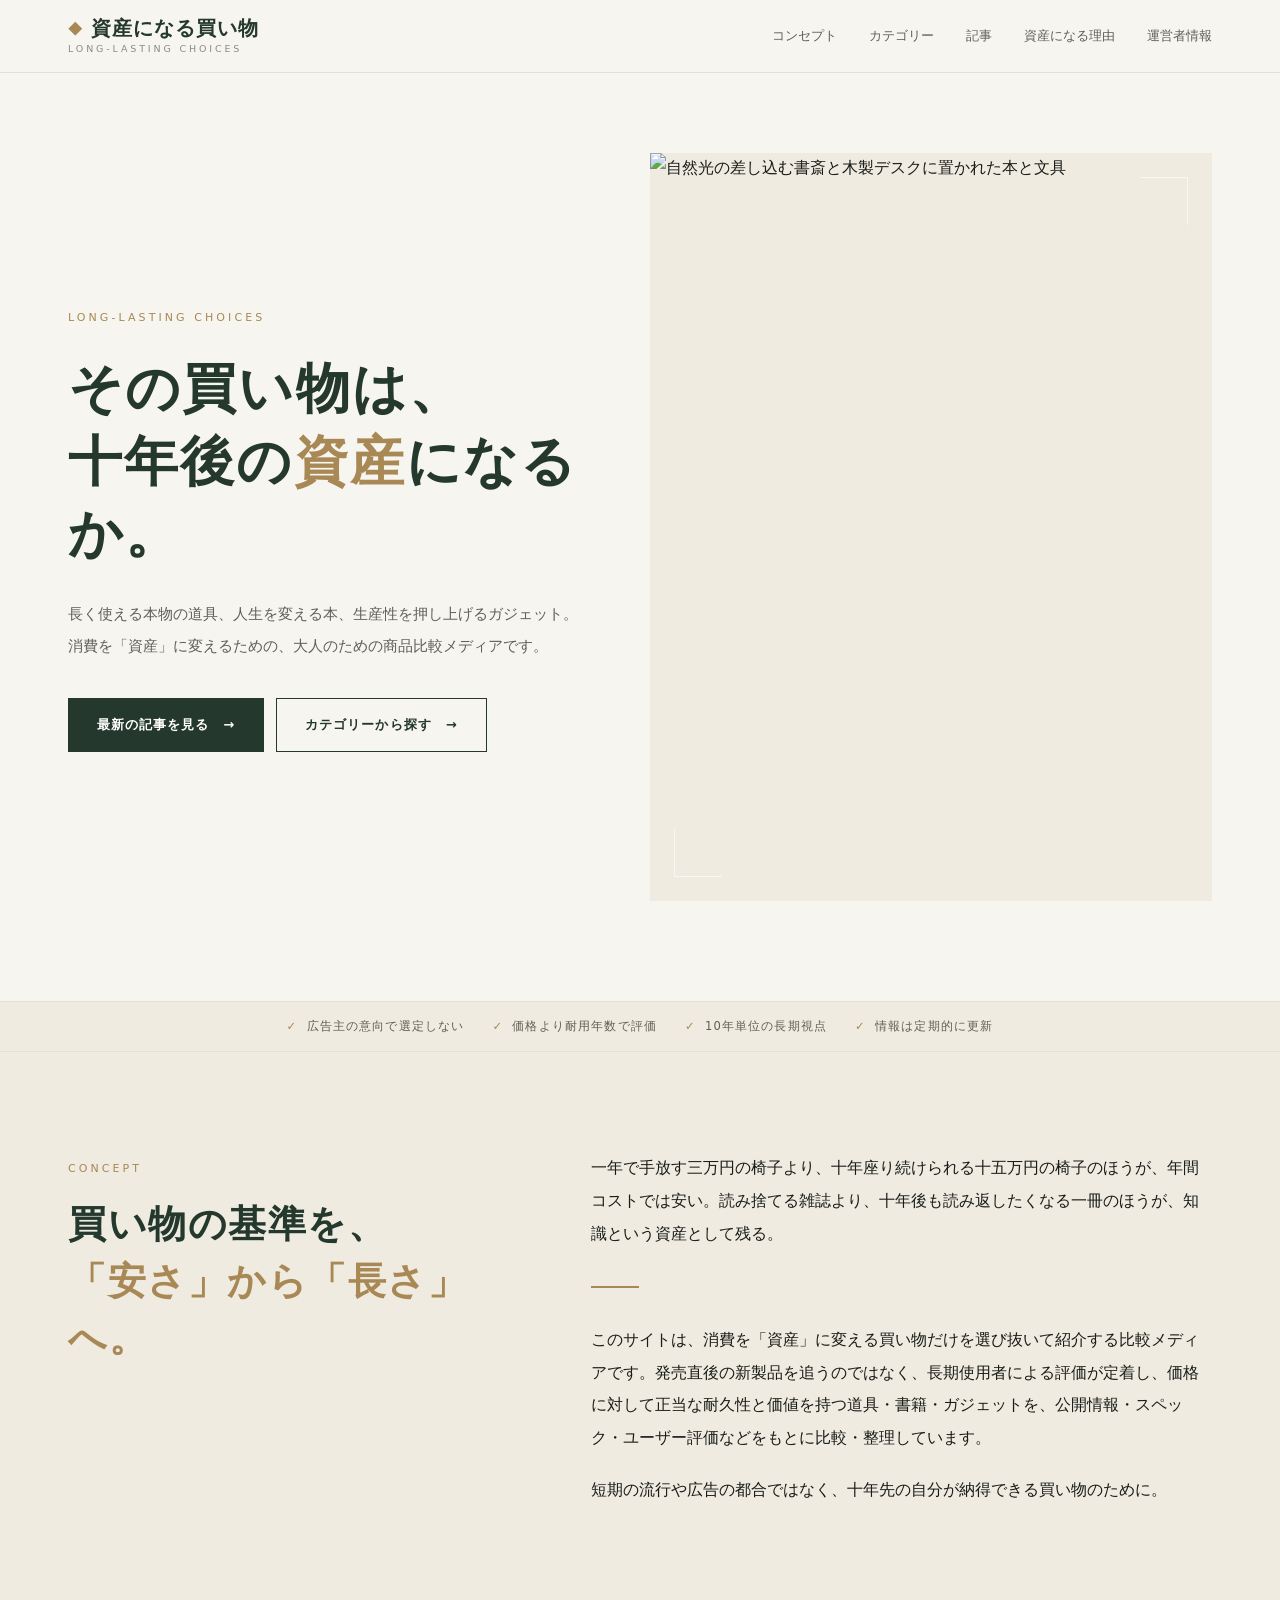
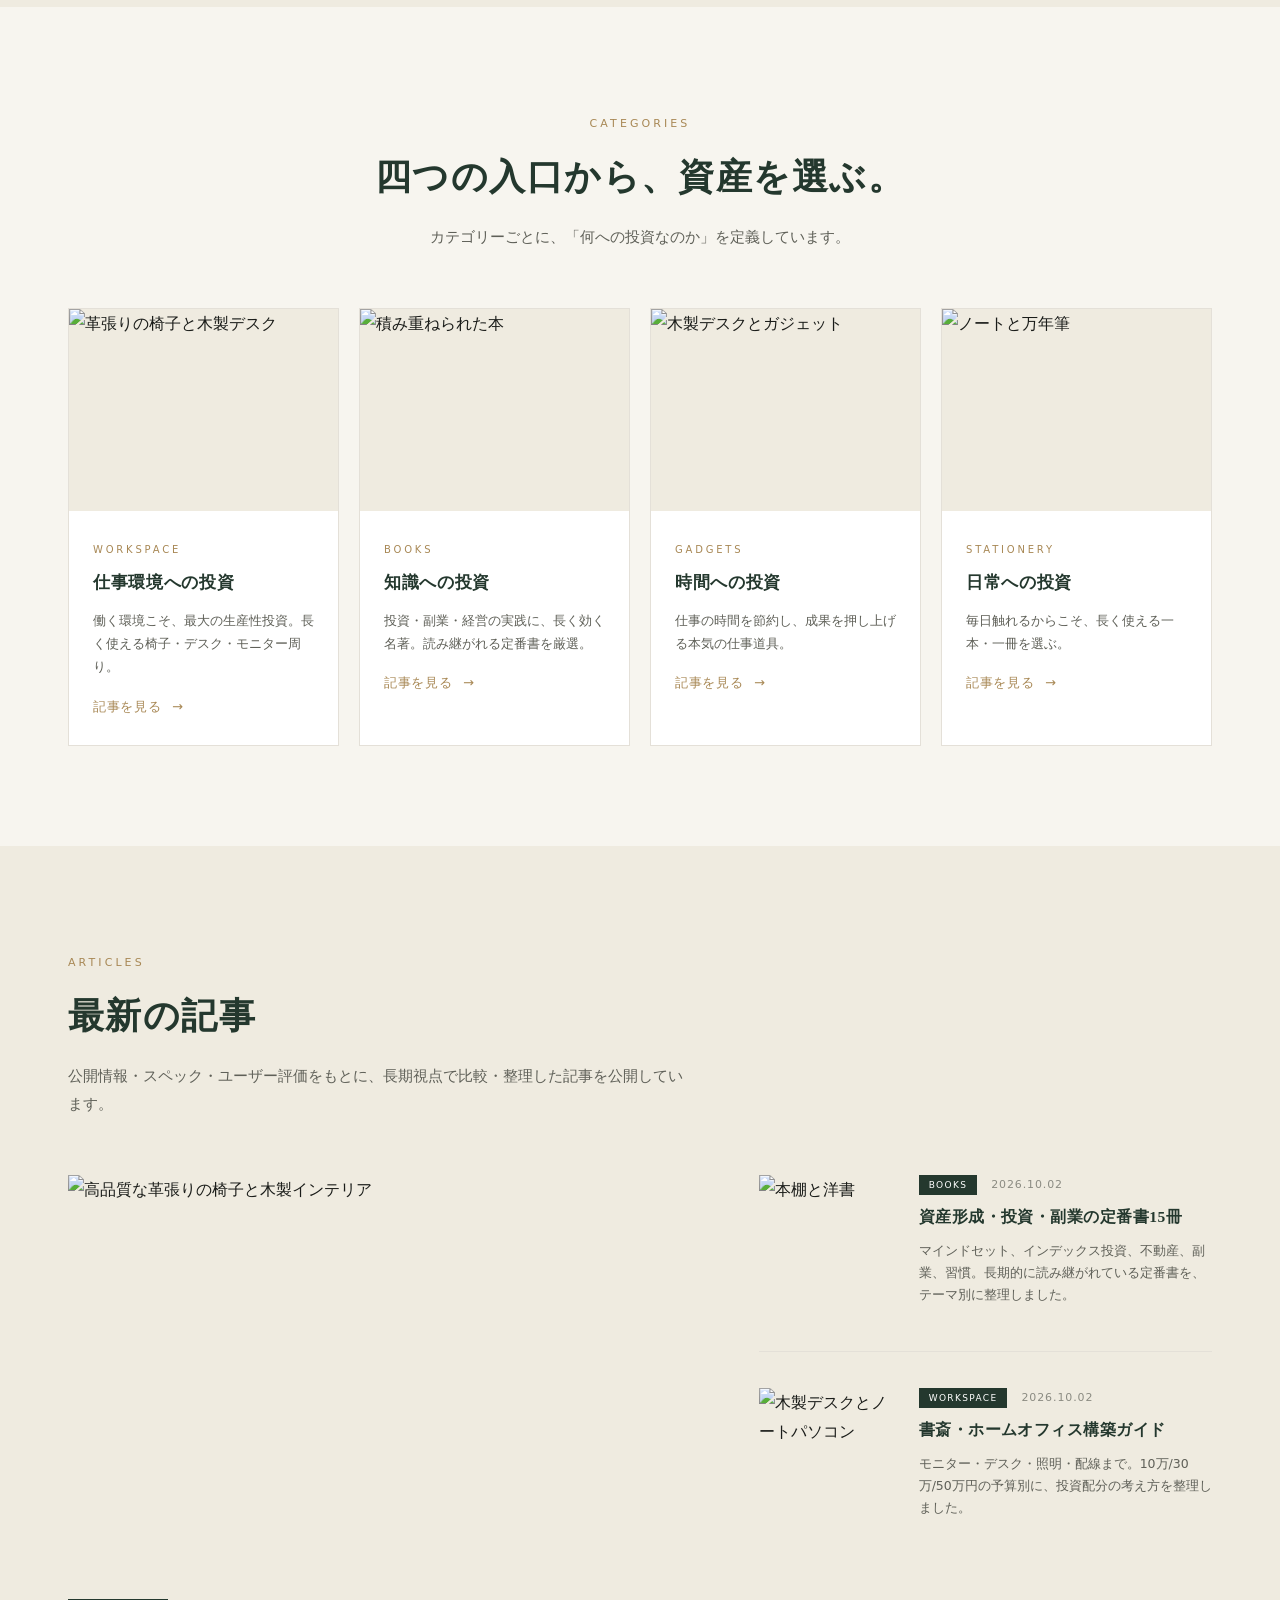
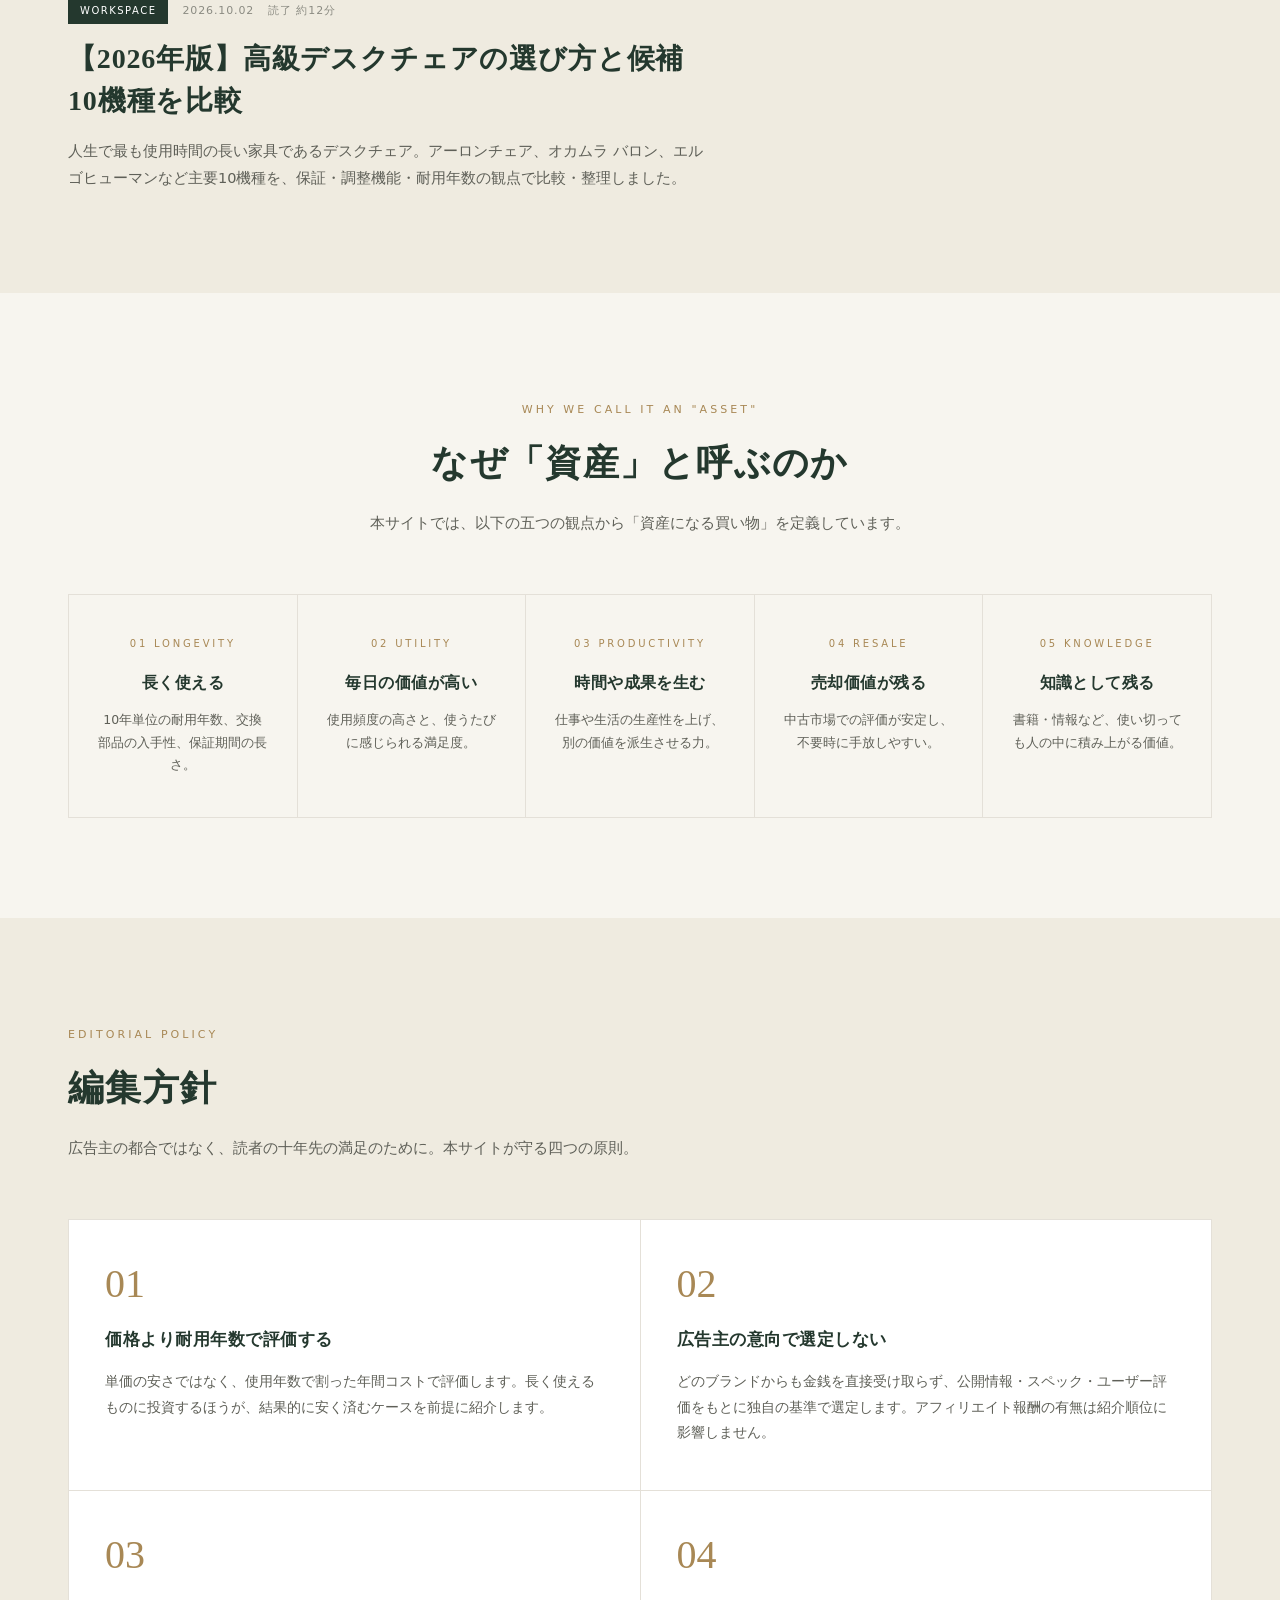
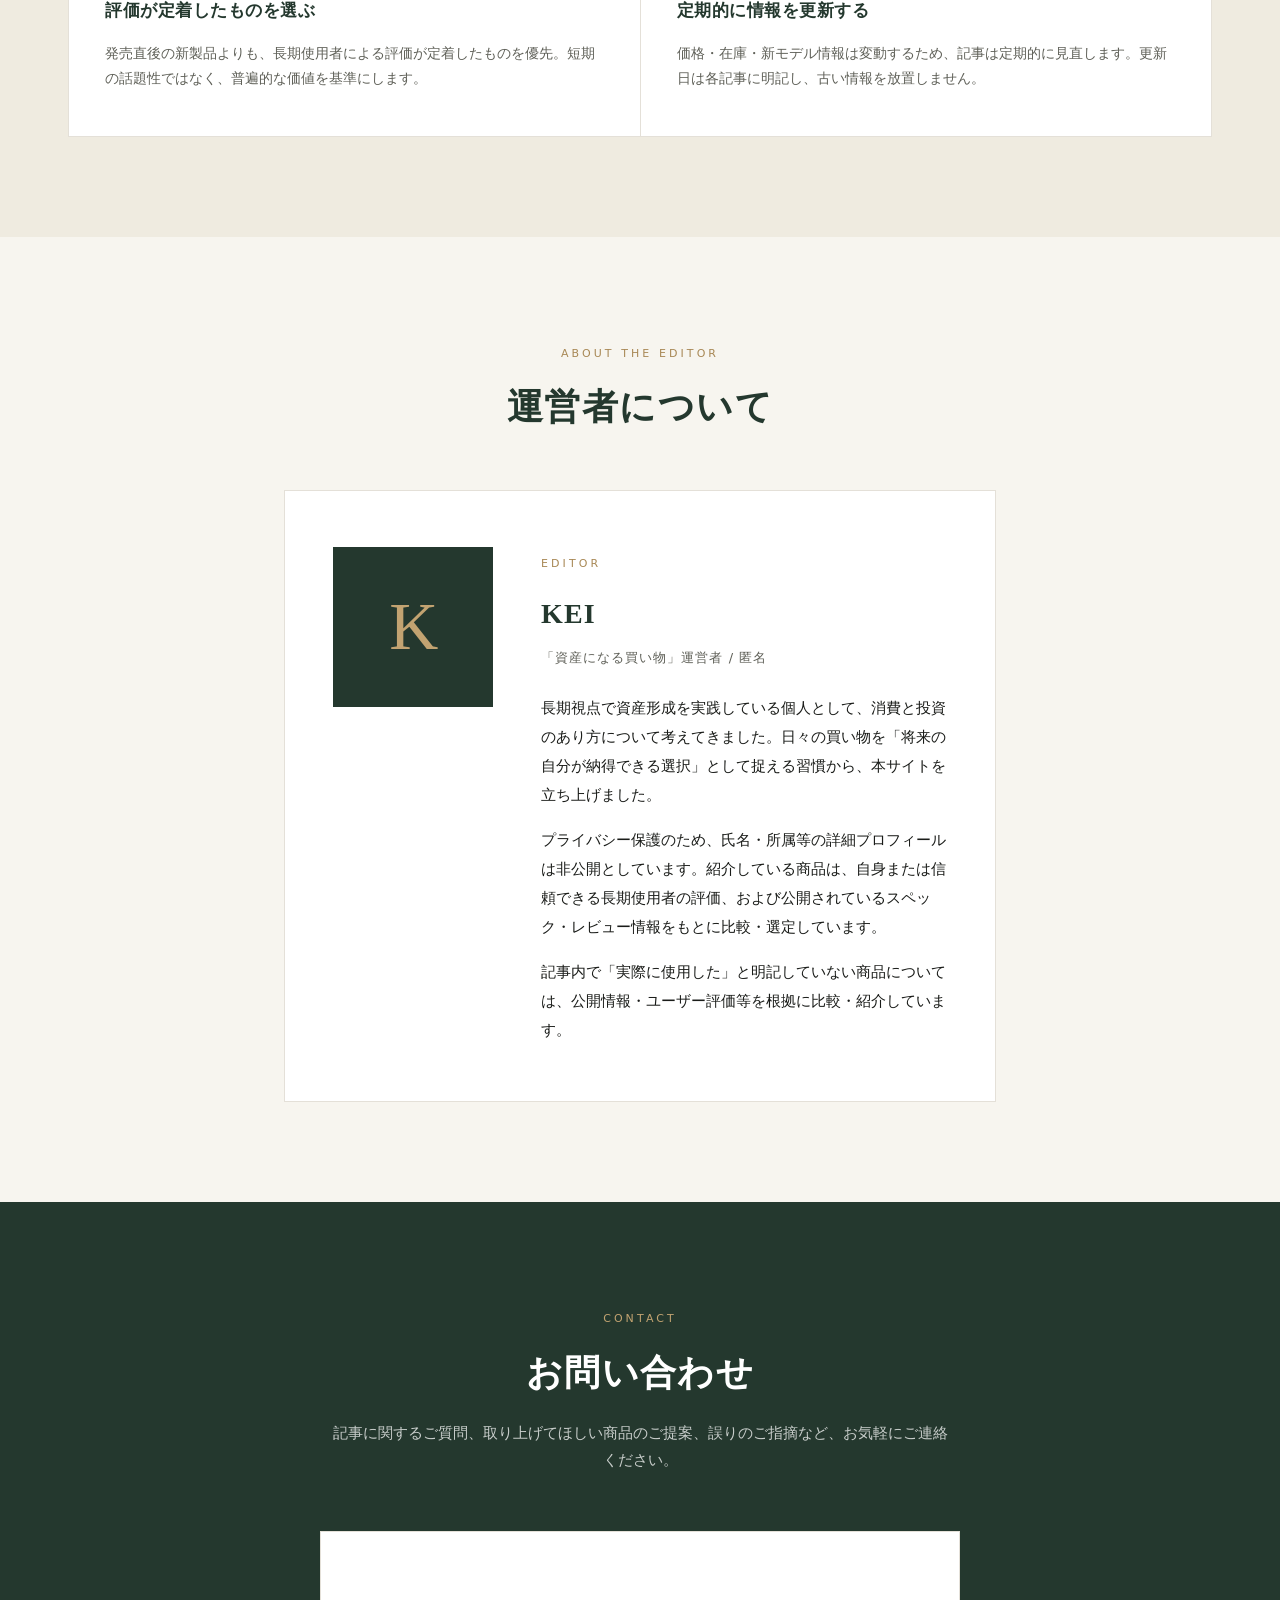
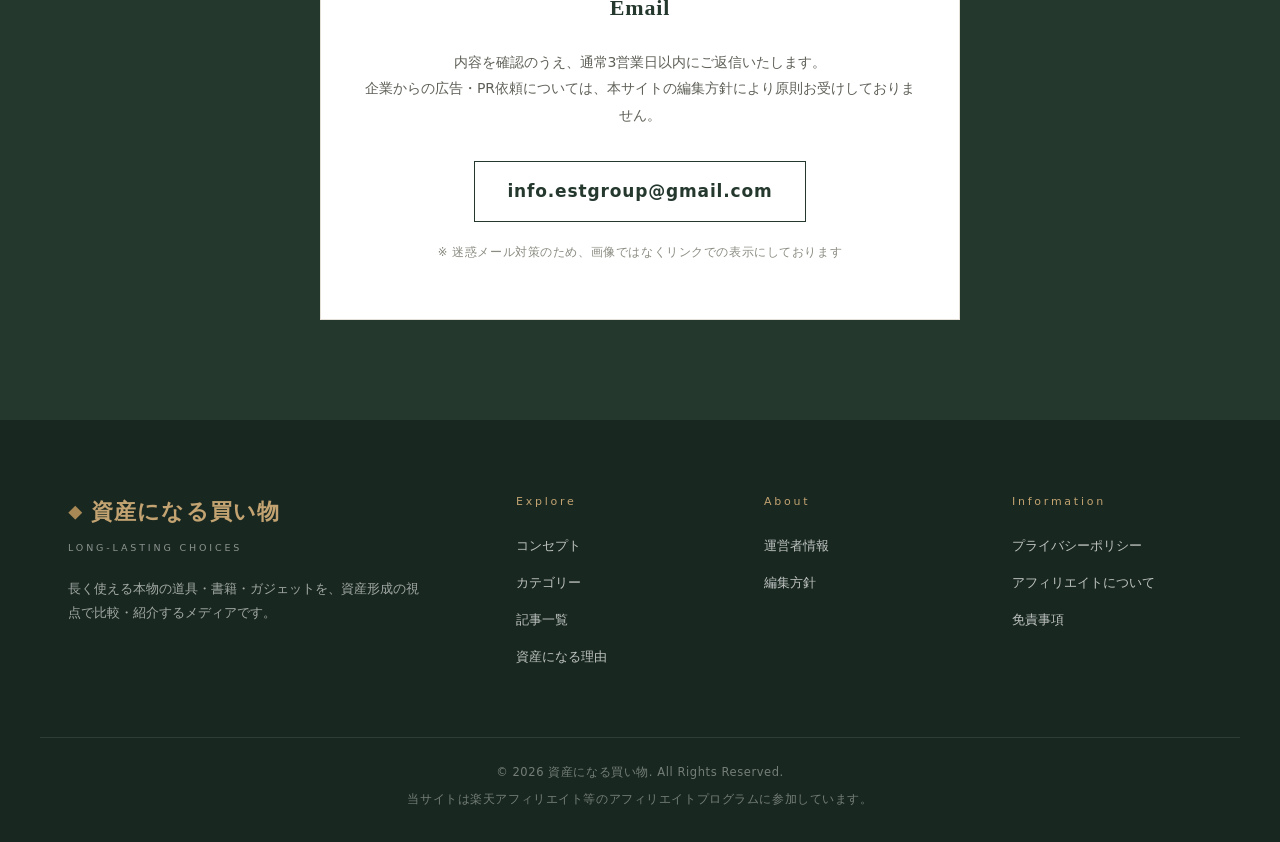
==== commit 47c6bad9: "CRO: swap person photo, add sticky mobile CTA, author box, final CTA block, reading progress bar, en" ====
--- a/index.html
+++ b/index.html
@@ -173,7 +173,7 @@
 
       <a class="article-lead" href="articles/desk-chair-ranking.html">
         <div class="article-lead-media">
-          <img src="https://images.unsplash.com/photo-1592078615290-033ee584e267?w=1200&q=85&auto=format&fit=crop" alt="オフィスチェアに座る人の後ろ姿" loading="lazy" width="1200" height="750">
+          <img src="https://images.unsplash.com/photo-1505843490538-5133c6c7d0e1?w=1200&q=85&auto=format&fit=crop" alt="高品質な革張りの椅子と木製インテリア" loading="lazy" width="1200" height="750">
         </div>
         <div class="article-meta">
           <span class="article-cat">WORKSPACE</span>
--- a/style.css
+++ b/style.css
@@ -1218,9 +1218,332 @@
   margin-right: 4px;
 }
 
+/* ============ READING PROGRESS BAR ============ */
+.reading-progress {
+  position: fixed;
+  top: 0; left: 0;
+  height: 3px;
+  width: 0%;
+  background: var(--accent);
+  z-index: 200;
+  transition: width 0.1s ease-out;
+  box-shadow: 0 0 8px rgba(168, 136, 85, 0.4);
+}
+
+/* ============ AUTHOR BOX (Article) ============ */
+.author-box {
+  display: grid;
+  grid-template-columns: 68px 1fr;
+  gap: 20px;
+  padding: 24px 28px;
+  background: var(--bg-paper);
+  border: 1px solid var(--line);
+  margin: 32px 0;
+  align-items: center;
+}
+.author-box-avatar {
+  width: 68px; height: 68px;
+  background: var(--brand);
+  color: var(--accent-light);
+  display: flex;
+  align-items: center; justify-content: center;
+  font-family: var(--serif);
+  font-size: 30px;
+  font-weight: 500;
+  letter-spacing: -0.02em;
+}
+.author-box-info .eyebrow {
+  display: block;
+  font-size: 10px;
+  margin-bottom: 4px;
+  letter-spacing: 0.2em;
+}
+.author-box-info .name {
+  font-family: var(--serif);
+  font-size: 17px;
+  color: var(--brand);
+  margin-bottom: 4px;
+  font-weight: 600;
+  letter-spacing: 0.03em;
+}
+.author-box-info .role {
+  font-size: 12px;
+  color: var(--ink-sub);
+  letter-spacing: 0.05em;
+}
+.author-box-info a { color: var(--accent-dark); font-size: 11.5px; margin-left: 10px; }
+
+/* ============ SUITABLE FOR BOX ============ */
+.suitable-for {
+  background: var(--bg-soft);
+  padding: 20px 24px;
+  margin: 24px 0 36px;
+  border-left: 3px solid var(--accent);
+}
+.suitable-for h4 {
+  font-family: var(--serif);
+  font-size: 13px;
+  color: var(--brand);
+  margin-bottom: 10px;
+  letter-spacing: 0.1em;
+  font-weight: 600;
+}
+.suitable-for ul {
+  list-style: none;
+  margin: 0;
+  display: flex;
+  flex-wrap: wrap;
+  gap: 6px;
+}
+.suitable-for li {
+  display: inline-block;
+  background: var(--bg-paper);
+  padding: 5px 12px;
+  font-size: 12px;
+  color: var(--ink-sub);
+  letter-spacing: 0.03em;
+  border: 1px solid var(--line);
+  margin: 0;
+}
+.suitable-for li::before { content: '✓ '; color: var(--accent); font-weight: 700; }
+
+/* ============ FINAL CTA BLOCK (Bottom of Article) ============ */
+.final-cta {
+  background: var(--brand);
+  color: #fff;
+  padding: 56px 40px;
+  margin: 64px 0 40px;
+  text-align: center;
+  position: relative;
+}
+.final-cta::before, .final-cta::after {
+  content: '';
+  position: absolute;
+  width: 24px; height: 24px;
+}
+.final-cta::before {
+  top: 16px; left: 16px;
+  border-top: 1px solid rgba(255,255,255,.3);
+  border-left: 1px solid rgba(255,255,255,.3);
+}
+.final-cta::after {
+  bottom: 16px; right: 16px;
+  border-bottom: 1px solid rgba(255,255,255,.3);
+  border-right: 1px solid rgba(255,255,255,.3);
+}
+.final-cta .eyebrow {
+  color: var(--accent-light);
+  margin-bottom: 18px;
+}
+.final-cta h3 {
+  font-family: var(--serif);
+  font-size: clamp(20px, 3vw, 26px);
+  color: #fff;
+  letter-spacing: 0.04em;
+  margin-bottom: 14px;
+  font-weight: 600;
+  line-height: 1.5;
+}
+.final-cta p {
+  font-size: 14px;
+  color: rgba(255,255,255,.78);
+  line-height: 1.9;
+  margin-bottom: 28px;
+  max-width: 560px;
+  margin-left: auto; margin-right: auto;
+}
+.final-cta-pick {
+  display: inline-block;
+  text-align: left;
+  padding: 20px 32px;
+  background: rgba(255,255,255,.06);
+  border: 1px solid rgba(227, 201, 136, 0.3);
+  margin-bottom: 24px;
+  min-width: 300px;
+}
+.final-cta-pick .pick-label {
+  display: block;
+  font-size: 10px;
+  letter-spacing: 0.2em;
+  color: var(--accent-light);
+  margin-bottom: 8px;
+}
+.final-cta-pick strong {
+  display: block;
+  font-family: var(--serif);
+  font-size: 18px;
+  color: #fff;
+  margin-bottom: 6px;
+  letter-spacing: 0.03em;
+}
+.final-cta-pick span {
+  font-size: 12px;
+  color: rgba(255,255,255,.6);
+}
+.final-cta-btn {
+  display: inline-flex;
+  align-items: center;
+  gap: 10px;
+  background: var(--accent);
+  color: #fff;
+  padding: 16px 36px;
+  font-size: 14px;
+  font-weight: 600;
+  letter-spacing: 0.08em;
+  text-decoration: none;
+}
+.final-cta-btn:hover { background: var(--accent-dark); color: #fff; }
+.final-cta-btn::after { content: '→'; }
+
+/* ============ MOBILE STICKY CTA BAR ============ */
+.sticky-cta {
+  position: fixed;
+  bottom: 0; left: 0; right: 0;
+  background: var(--brand);
+  padding: 10px 14px;
+  display: none;
+  justify-content: space-between;
+  align-items: center;
+  gap: 10px;
+  z-index: 150;
+  box-shadow: 0 -4px 20px rgba(0,0,0,0.15);
+  transform: translateY(100%);
+  transition: transform 0.3s ease;
+}
+.sticky-cta.visible { transform: translateY(0); }
+.sticky-cta-text {
+  flex: 1;
+  min-width: 0;
+}
+.sticky-cta-label {
+  display: block;
+  font-size: 9.5px;
+  color: var(--accent-light);
+  letter-spacing: 0.15em;
+  margin-bottom: 2px;
+}
+.sticky-cta-name {
+  font-family: var(--serif);
+  font-size: 13px;
+  color: #fff;
+  font-weight: 600;
+  letter-spacing: 0.02em;
+  white-space: nowrap;
+  overflow: hidden;
+  text-overflow: ellipsis;
+  display: block;
+}
+.sticky-cta-btn {
+  display: inline-flex;
+  align-items: center;
+  gap: 6px;
+  background: var(--accent);
+  color: #fff;
+  padding: 11px 18px;
+  font-size: 12px;
+  font-weight: 700;
+  letter-spacing: 0.05em;
+  white-space: nowrap;
+  flex-shrink: 0;
+}
+.sticky-cta-btn::after { content: '→'; font-size: 14px; }
+
+@media (max-width: 820px) {
+  .sticky-cta { display: flex; }
+  .article-container { padding-bottom: 100px; }
+}
+
+/* ============ UPDATE HISTORY ============ */
+.update-history {
+  background: var(--bg-soft);
+  padding: 18px 24px;
+  margin: 32px 0;
+  font-size: 12px;
+  border-left: 2px solid var(--line-strong);
+}
+.update-history h4 {
+  font-family: var(--serif);
+  font-size: 12px;
+  color: var(--brand);
+  margin-bottom: 10px;
+  letter-spacing: 0.15em;
+  font-weight: 600;
+}
+.update-history ul {
+  list-style: none;
+  margin: 0;
+}
+.update-history li {
+  padding: 4px 0;
+  color: var(--ink-sub);
+  font-size: 12px;
+  line-height: 1.7;
+}
+.update-history li strong {
+  color: var(--brand);
+  margin-right: 10px;
+  font-weight: 500;
+  letter-spacing: 0.03em;
+}
+
+/* ============ RELATED ARTICLES CARDS (Enhanced) ============ */
+.related-cards {
+  margin-top: 56px;
+  padding-top: 48px;
+  border-top: 1px solid var(--line);
+}
+.related-cards h3 {
+  font-family: var(--serif);
+  font-size: 14px;
+  color: var(--brand);
+  letter-spacing: 0.2em;
+  margin-bottom: 24px;
+  font-weight: 600;
+}
+.related-grid {
+  display: grid;
+  grid-template-columns: 1fr;
+  gap: 20px;
+}
+@media (min-width: 600px) { .related-grid { grid-template-columns: 1fr 1fr; } }
+.related-card {
+  background: var(--bg-paper);
+  border: 1px solid var(--line);
+  display: flex;
+  gap: 16px;
+  padding: 16px;
+  transition: border-color 0.2s;
+}
+.related-card:hover { border-color: var(--accent); }
+.related-card-img {
+  width: 100px;
+  flex-shrink: 0;
+  aspect-ratio: 4/3;
+  overflow: hidden;
+  background: var(--bg-soft);
+}
+.related-card-img img { width: 100%; height: 100%; object-fit: cover; }
+.related-card-body { flex: 1; }
+.related-card .meta {
+  font-size: 10px;
+  color: var(--ink-mute);
+  letter-spacing: 0.1em;
+  margin-bottom: 6px;
+}
+.related-card h4 {
+  font-family: var(--serif);
+  font-size: 14px;
+  line-height: 1.5;
+  color: var(--brand);
+  letter-spacing: 0.02em;
+  font-weight: 600;
+}
+
 /* Mobile adjustments */
 @media (max-width: 640px) {
   .section { padding: 72px 0; }
-  .article-container { padding: 32px 20px 60px; }
+  .article-container { padding: 32px 20px 100px; }
   .nav { padding: 14px 20px; }
-}
+  .final-cta { padding: 44px 24px; margin-left: -20px; margin-right: -20px; }
+  .final-cta-pick { min-width: unset; width: 100%; }
+}
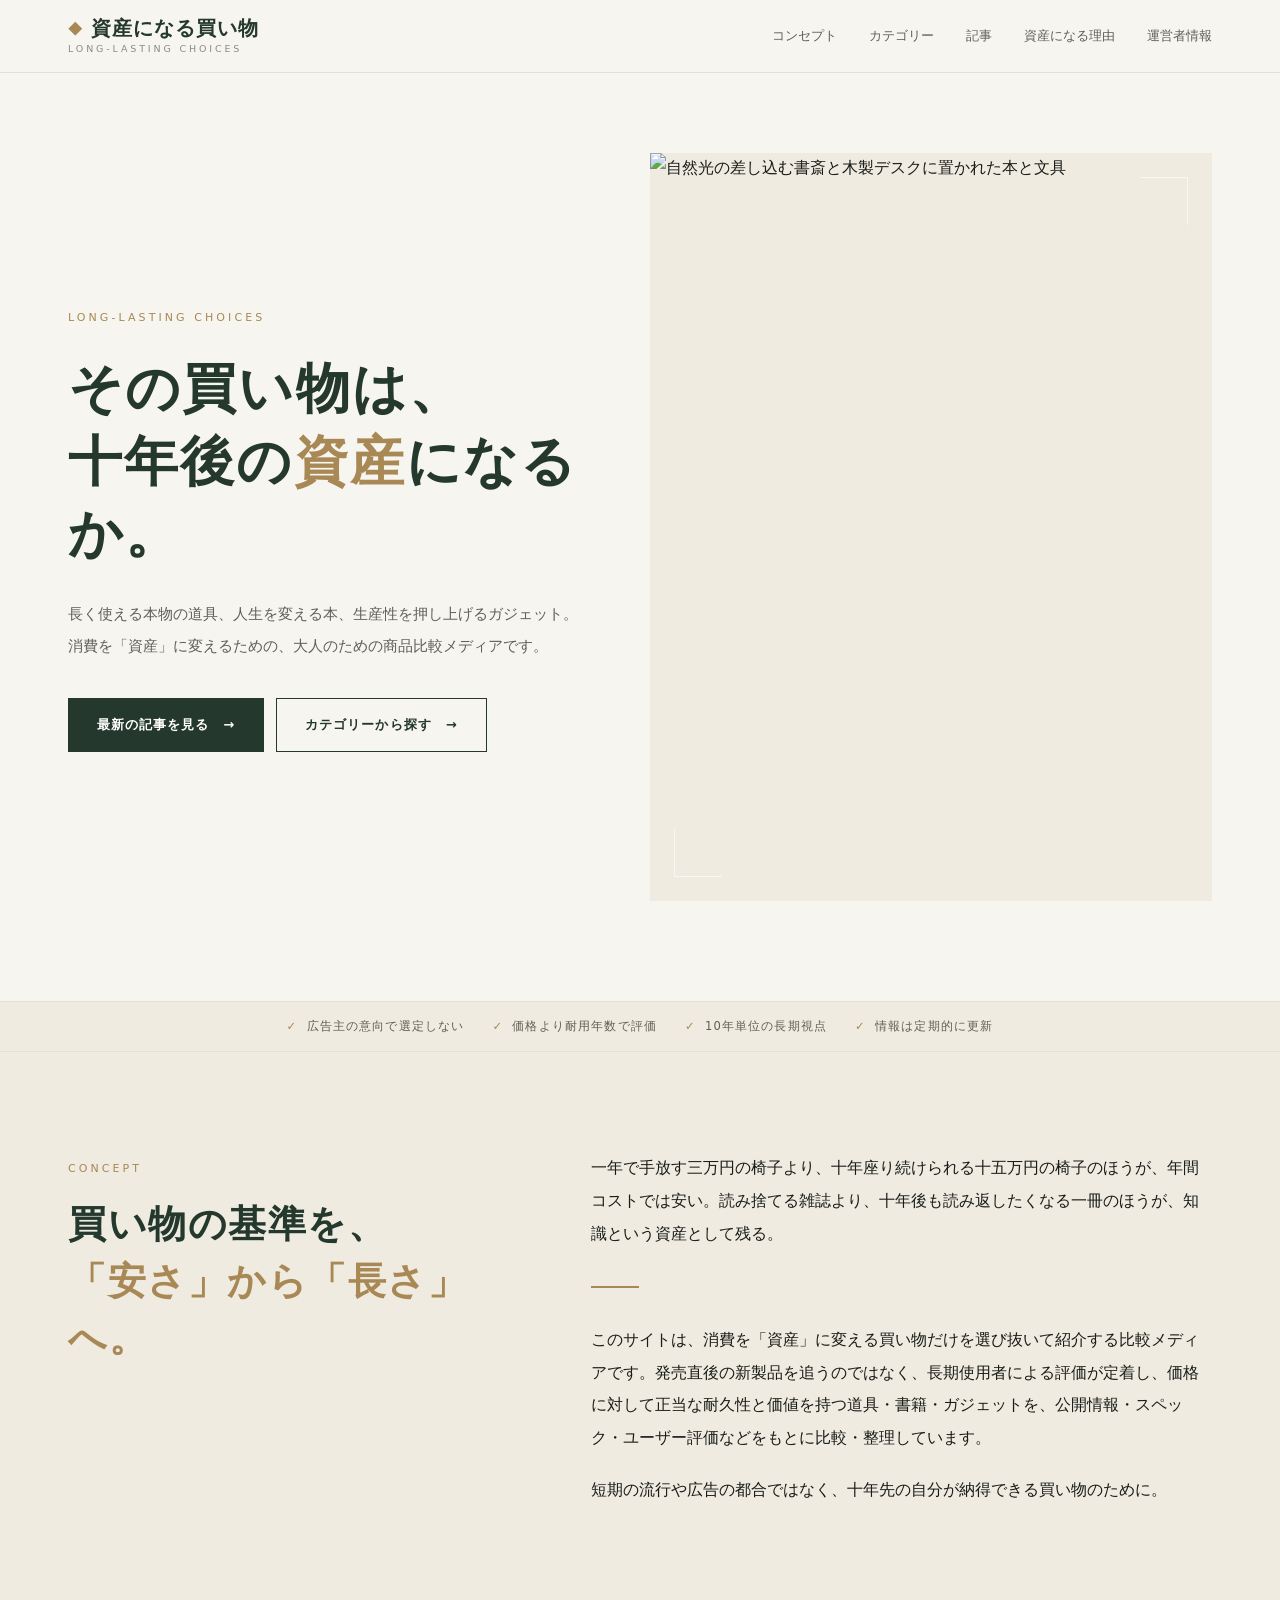
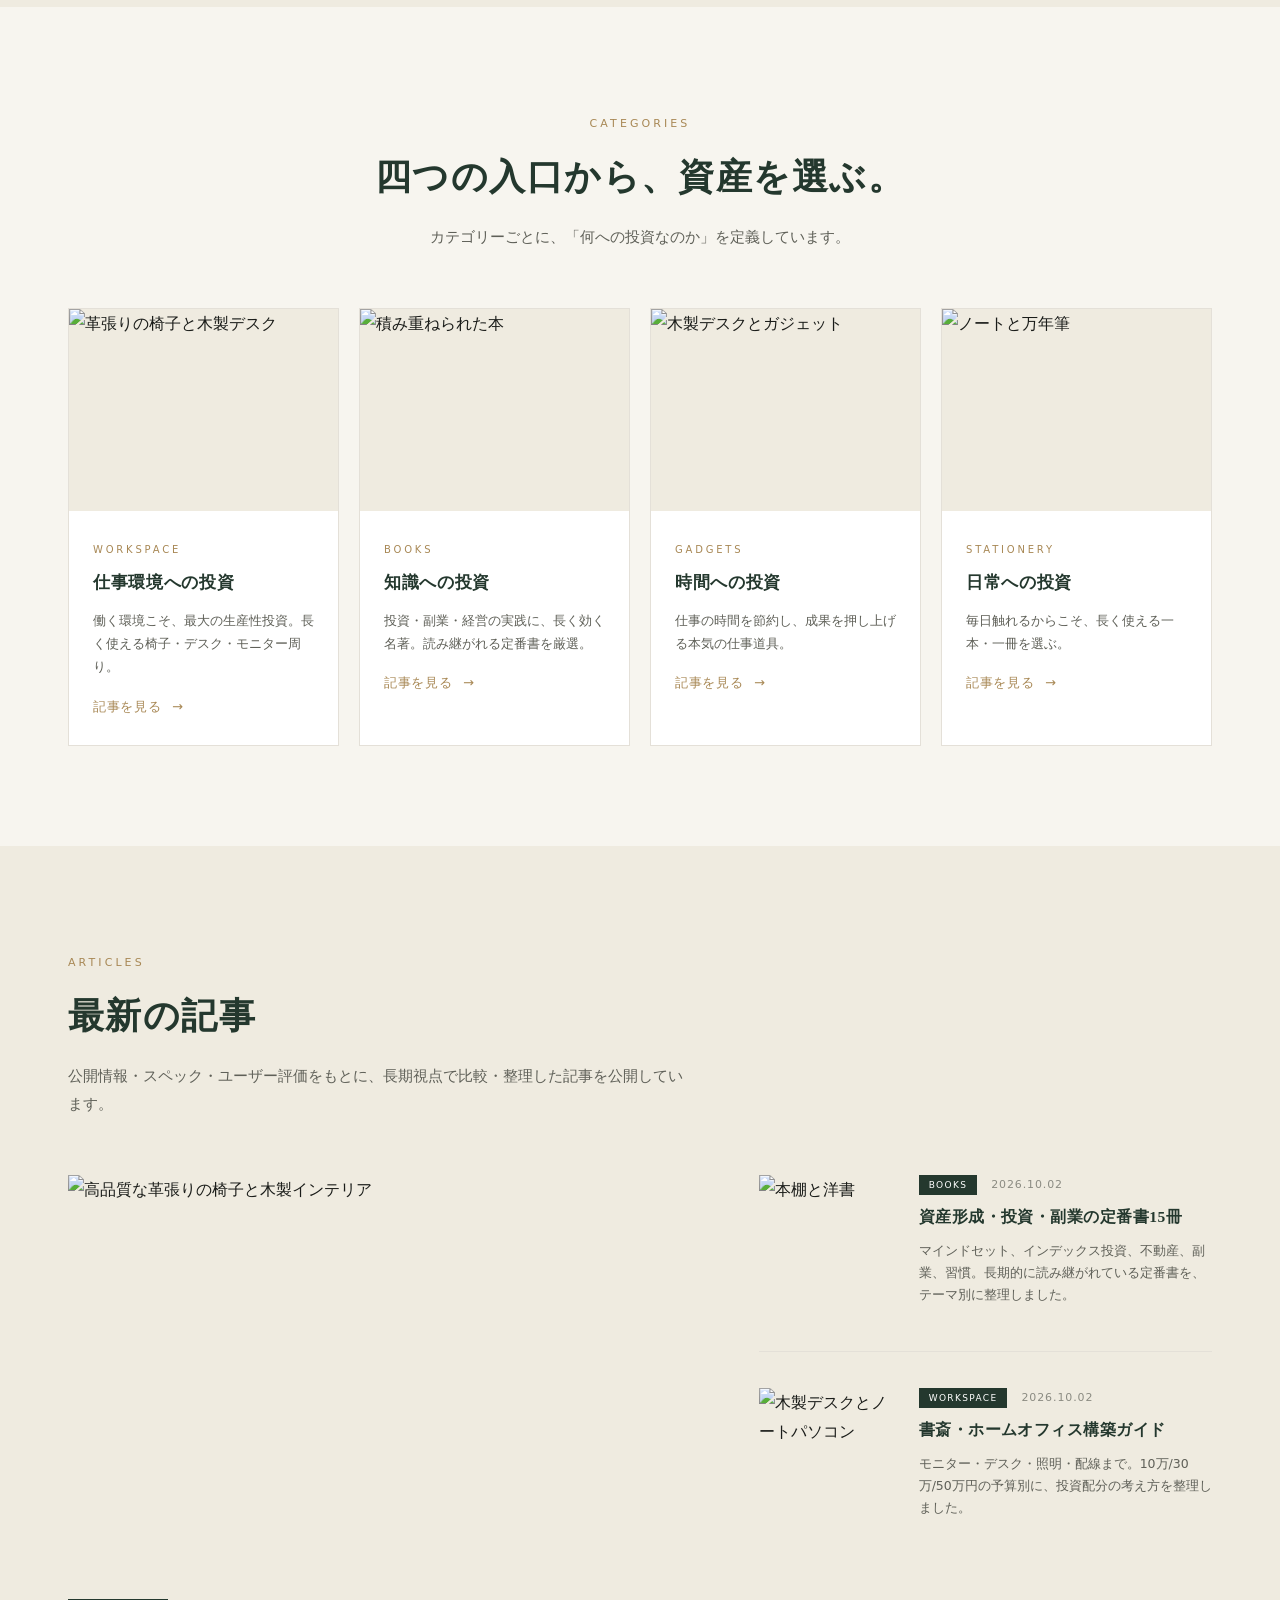
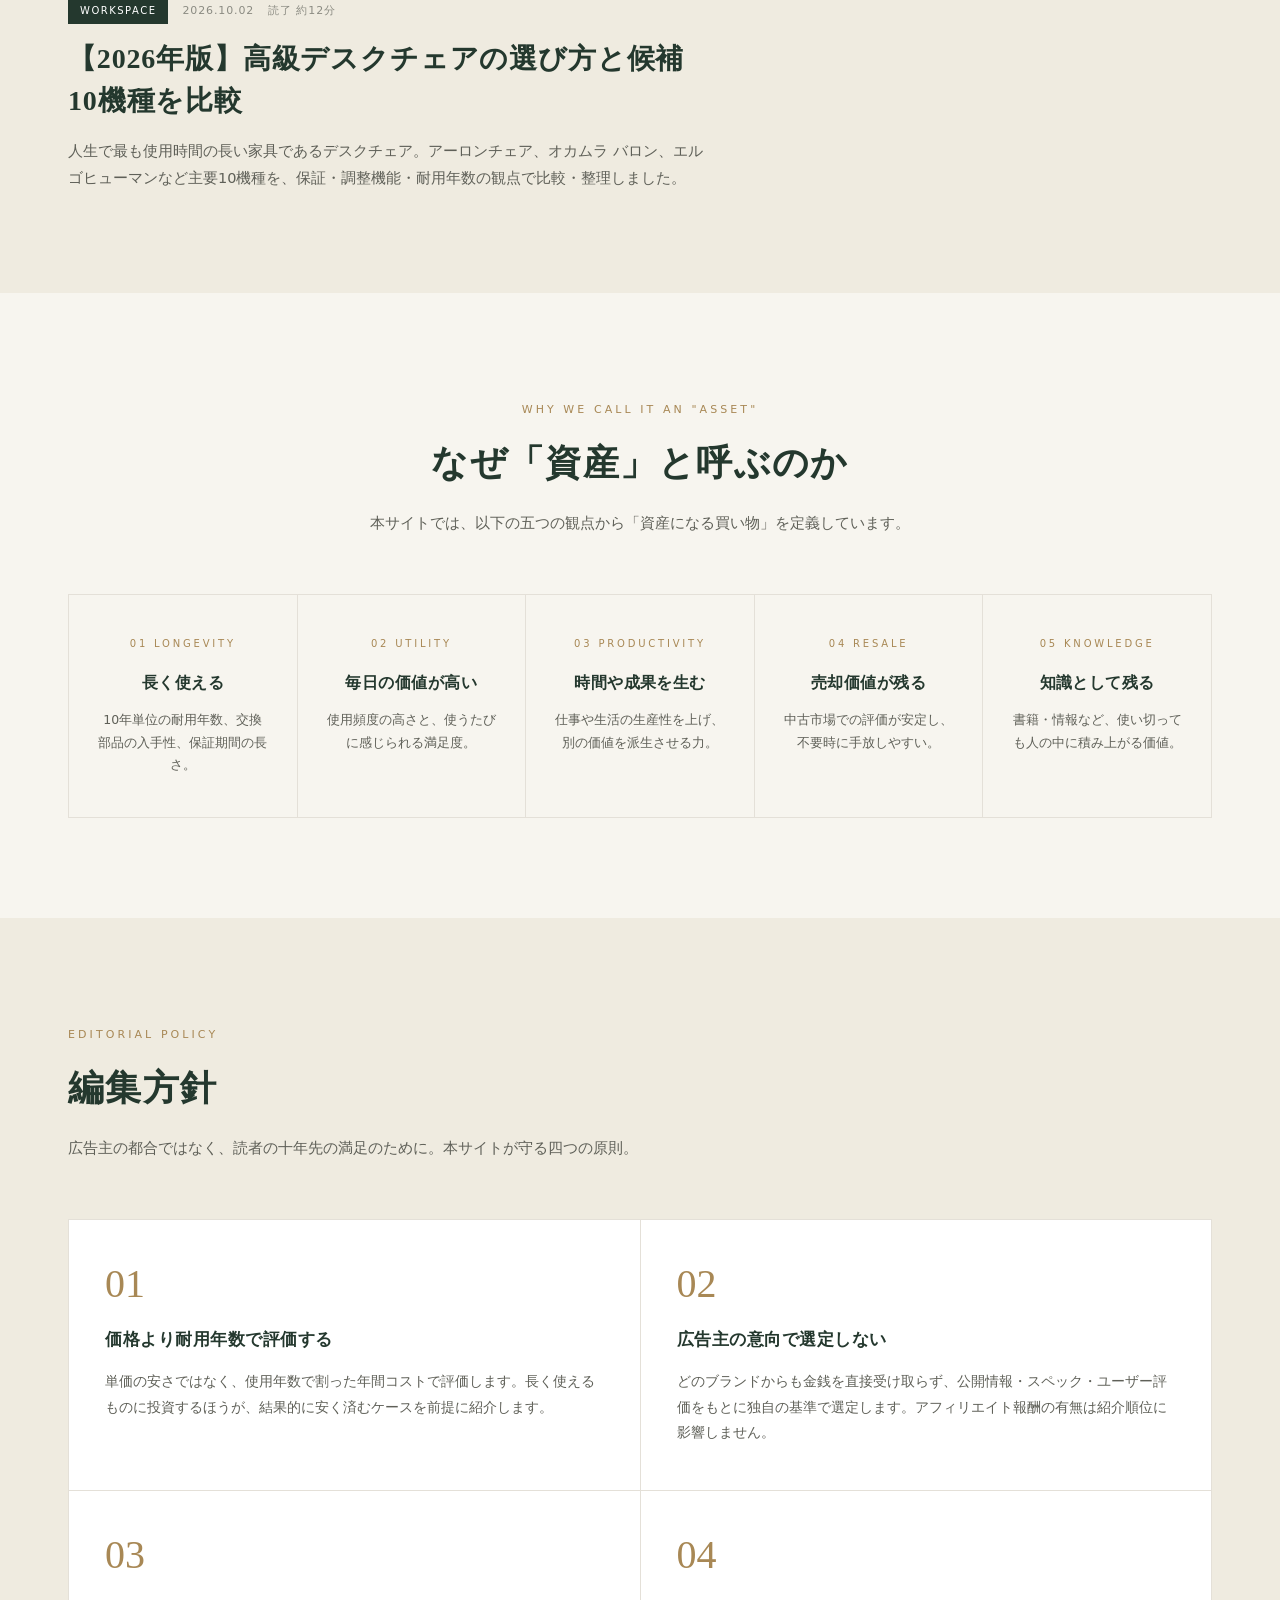
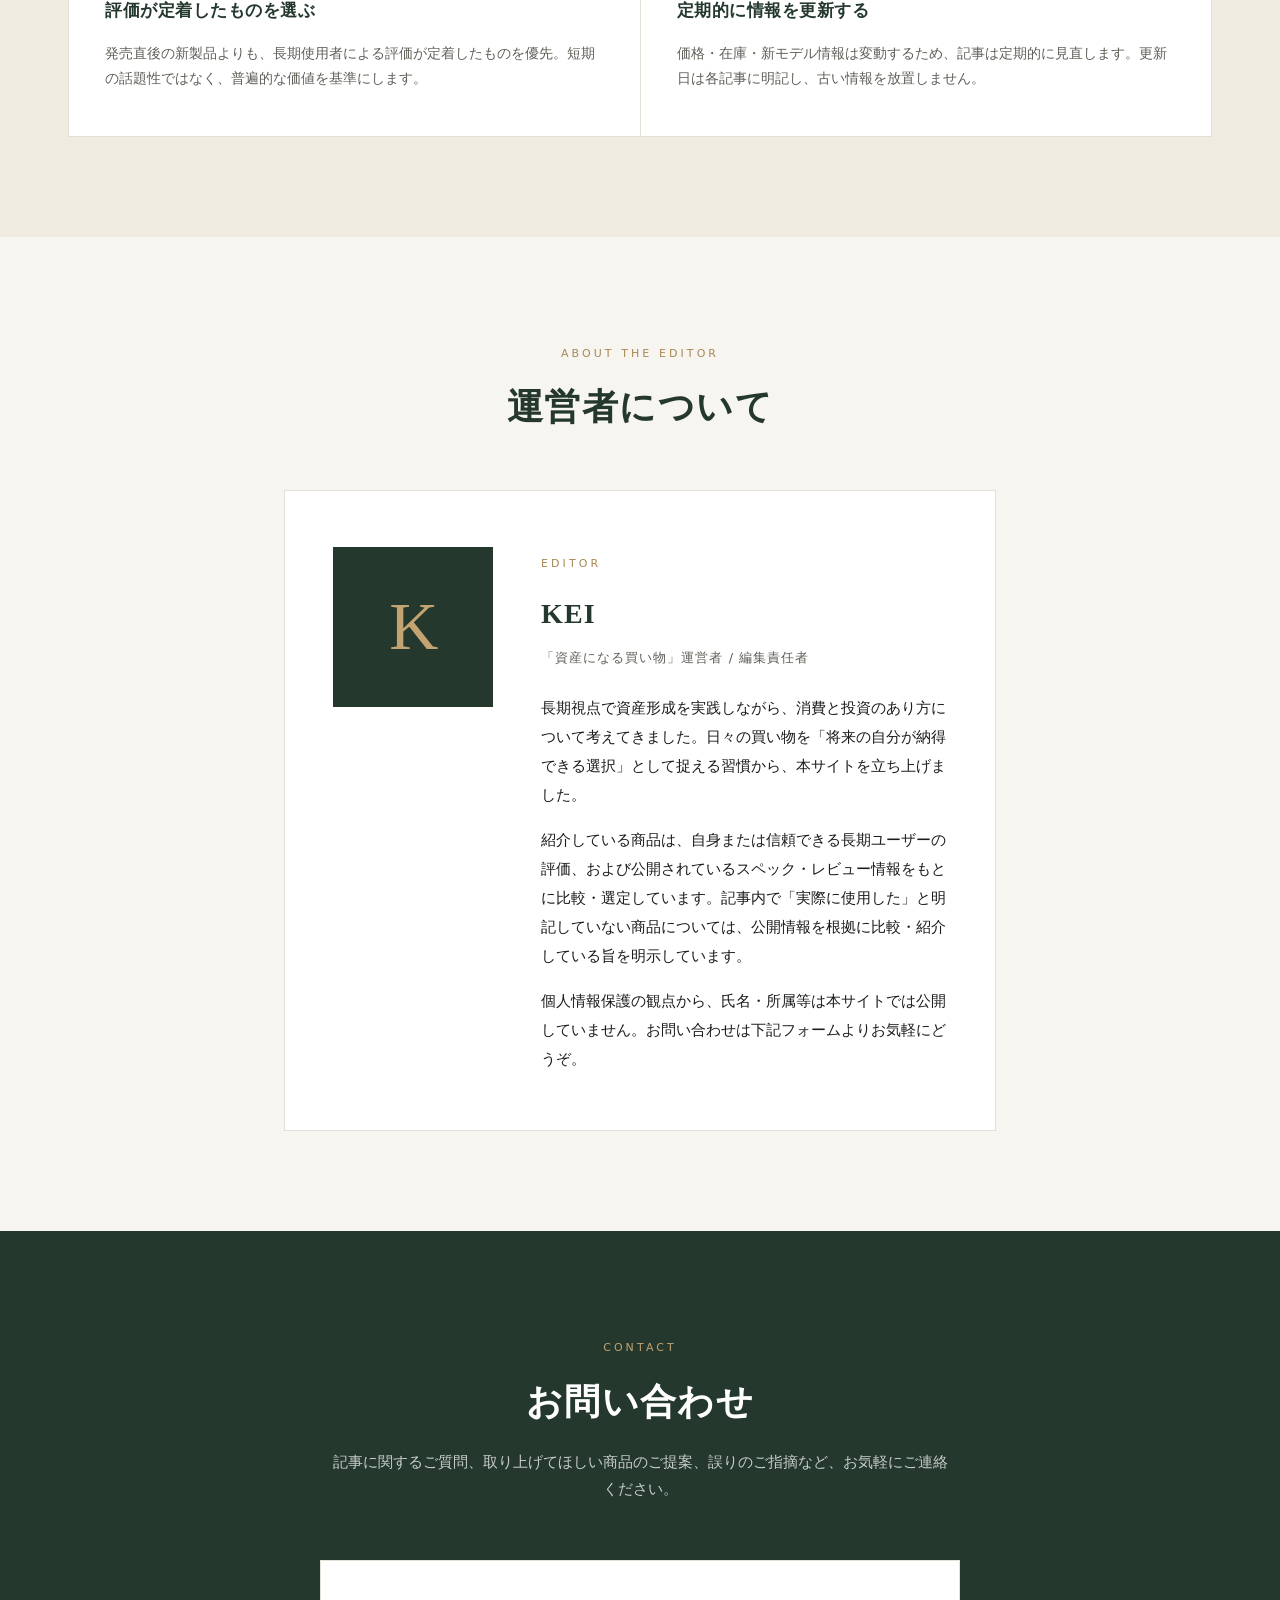
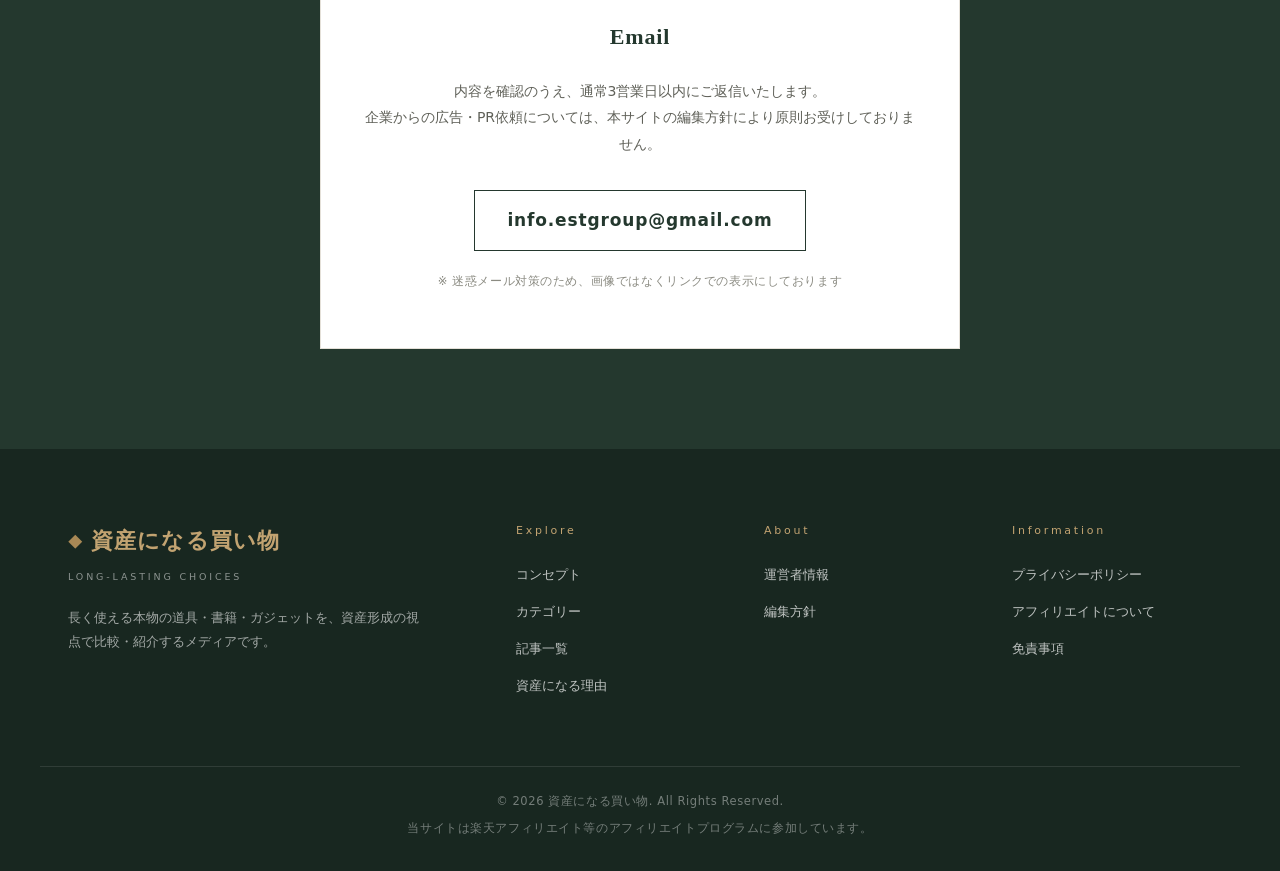
==== commit fbdc9cf5: "Refine: minimize affiliate disclosure to PR-badge style, remove 匿名 term, keep legal compliance" ====
--- a/index.html
+++ b/index.html
@@ -299,10 +299,10 @@
       <div class="author-info">
         <div class="eyebrow">Editor</div>
         <h2>KEI</h2>
-        <div class="author-title">「資産になる買い物」運営者 / 匿名</div>
-        <p>長期視点で資産形成を実践している個人として、消費と投資のあり方について考えてきました。日々の買い物を「将来の自分が納得できる選択」として捉える習慣から、本サイトを立ち上げました。</p>
-        <p>プライバシー保護のため、氏名・所属等の詳細プロフィールは非公開としています。紹介している商品は、自身または信頼できる長期使用者の評価、および公開されているスペック・レビュー情報をもとに比較・選定しています。</p>
-        <p>記事内で「実際に使用した」と明記していない商品については、公開情報・ユーザー評価等を根拠に比較・紹介しています。</p>
+        <div class="author-title">「資産になる買い物」運営者 / 編集責任者</div>
+        <p>長期視点で資産形成を実践しながら、消費と投資のあり方について考えてきました。日々の買い物を「将来の自分が納得できる選択」として捉える習慣から、本サイトを立ち上げました。</p>
+        <p>紹介している商品は、自身または信頼できる長期ユーザーの評価、および公開されているスペック・レビュー情報をもとに比較・選定しています。記事内で「実際に使用した」と明記していない商品については、公開情報を根拠に比較・紹介している旨を明示しています。</p>
+        <p>個人情報保護の観点から、氏名・所属等は本サイトでは公開していません。お問い合わせは下記フォームよりお気軽にどうぞ。</p>
       </div>
     </div>
   </div>
--- a/style.css
+++ b/style.css
@@ -742,15 +742,30 @@
 }
 
 .ad-notice {
-  background: var(--bg-soft);
-  padding: 14px 20px;
-  margin: 24px 0;
-  font-size: 12px;
-  color: var(--ink-sub);
-  border-left: 3px solid var(--accent);
-  line-height: 1.7;
-}
-.ad-notice strong { color: var(--brand); }
+  display: flex;
+  align-items: center;
+  gap: 10px;
+  margin: 20px 0;
+  padding: 10px 0;
+  border-top: 1px solid var(--line);
+  border-bottom: 1px solid var(--line);
+  font-size: 11px;
+  color: var(--ink-mute);
+  line-height: 1.6;
+  letter-spacing: 0.03em;
+}
+.ad-notice::before {
+  content: 'PR';
+  display: inline-block;
+  flex-shrink: 0;
+  font-size: 9px;
+  letter-spacing: 0.1em;
+  color: var(--accent);
+  padding: 2px 6px;
+  border: 1px solid var(--accent);
+  font-weight: 600;
+}
+.ad-notice strong { display: none; }
 
 .article-hero {
   margin: 32px -24px;
@@ -1185,13 +1200,13 @@
 .related a:hover { color: var(--accent-dark); }
 
 .article-footer-disclosure {
-  margin-top: 48px;
-  padding: 24px 28px;
-  background: var(--bg-soft);
-  font-size: 12px;
-  color: var(--ink-sub);
-  line-height: 1.9;
-  border-left: 3px solid var(--accent);
+  margin-top: 40px;
+  padding: 16px 0;
+  border-top: 1px solid var(--line);
+  font-size: 10.5px;
+  color: var(--ink-mute);
+  line-height: 1.8;
+  letter-spacing: 0.02em;
 }
 
 /* Trust bar */
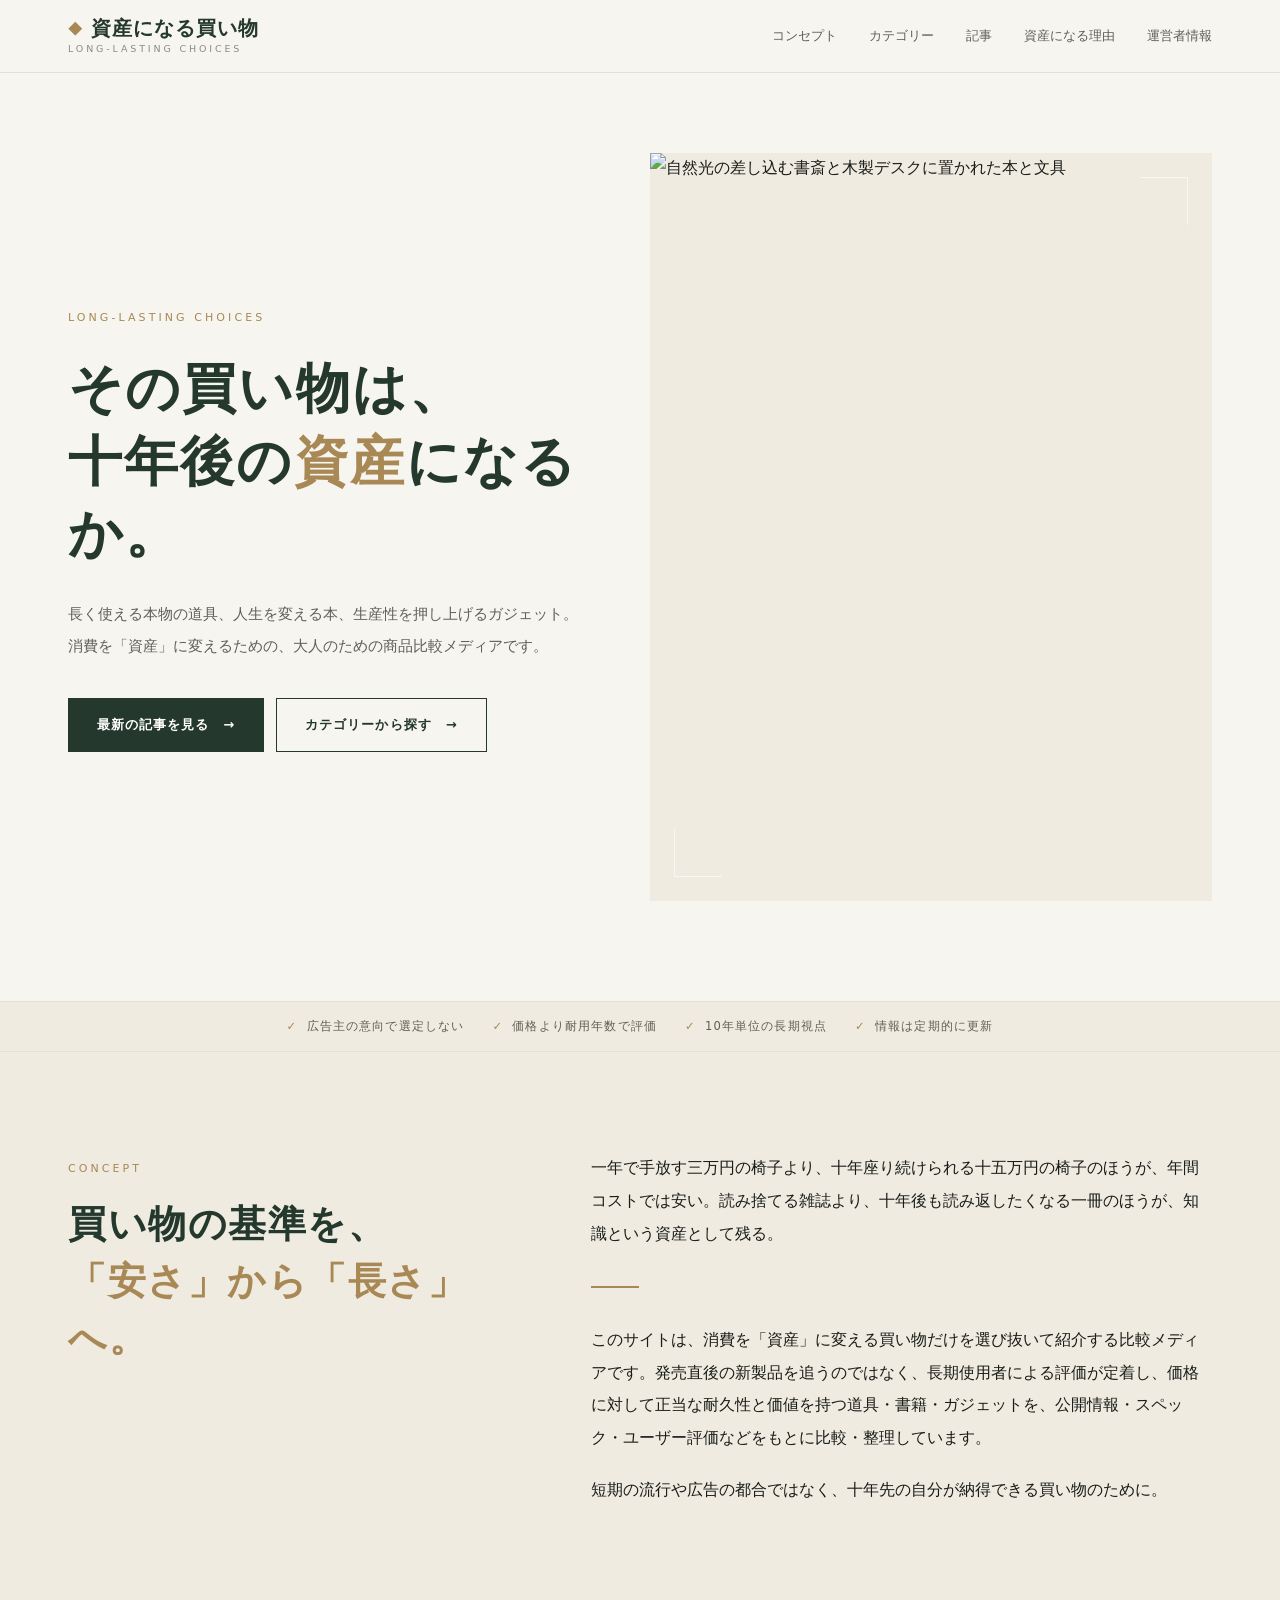
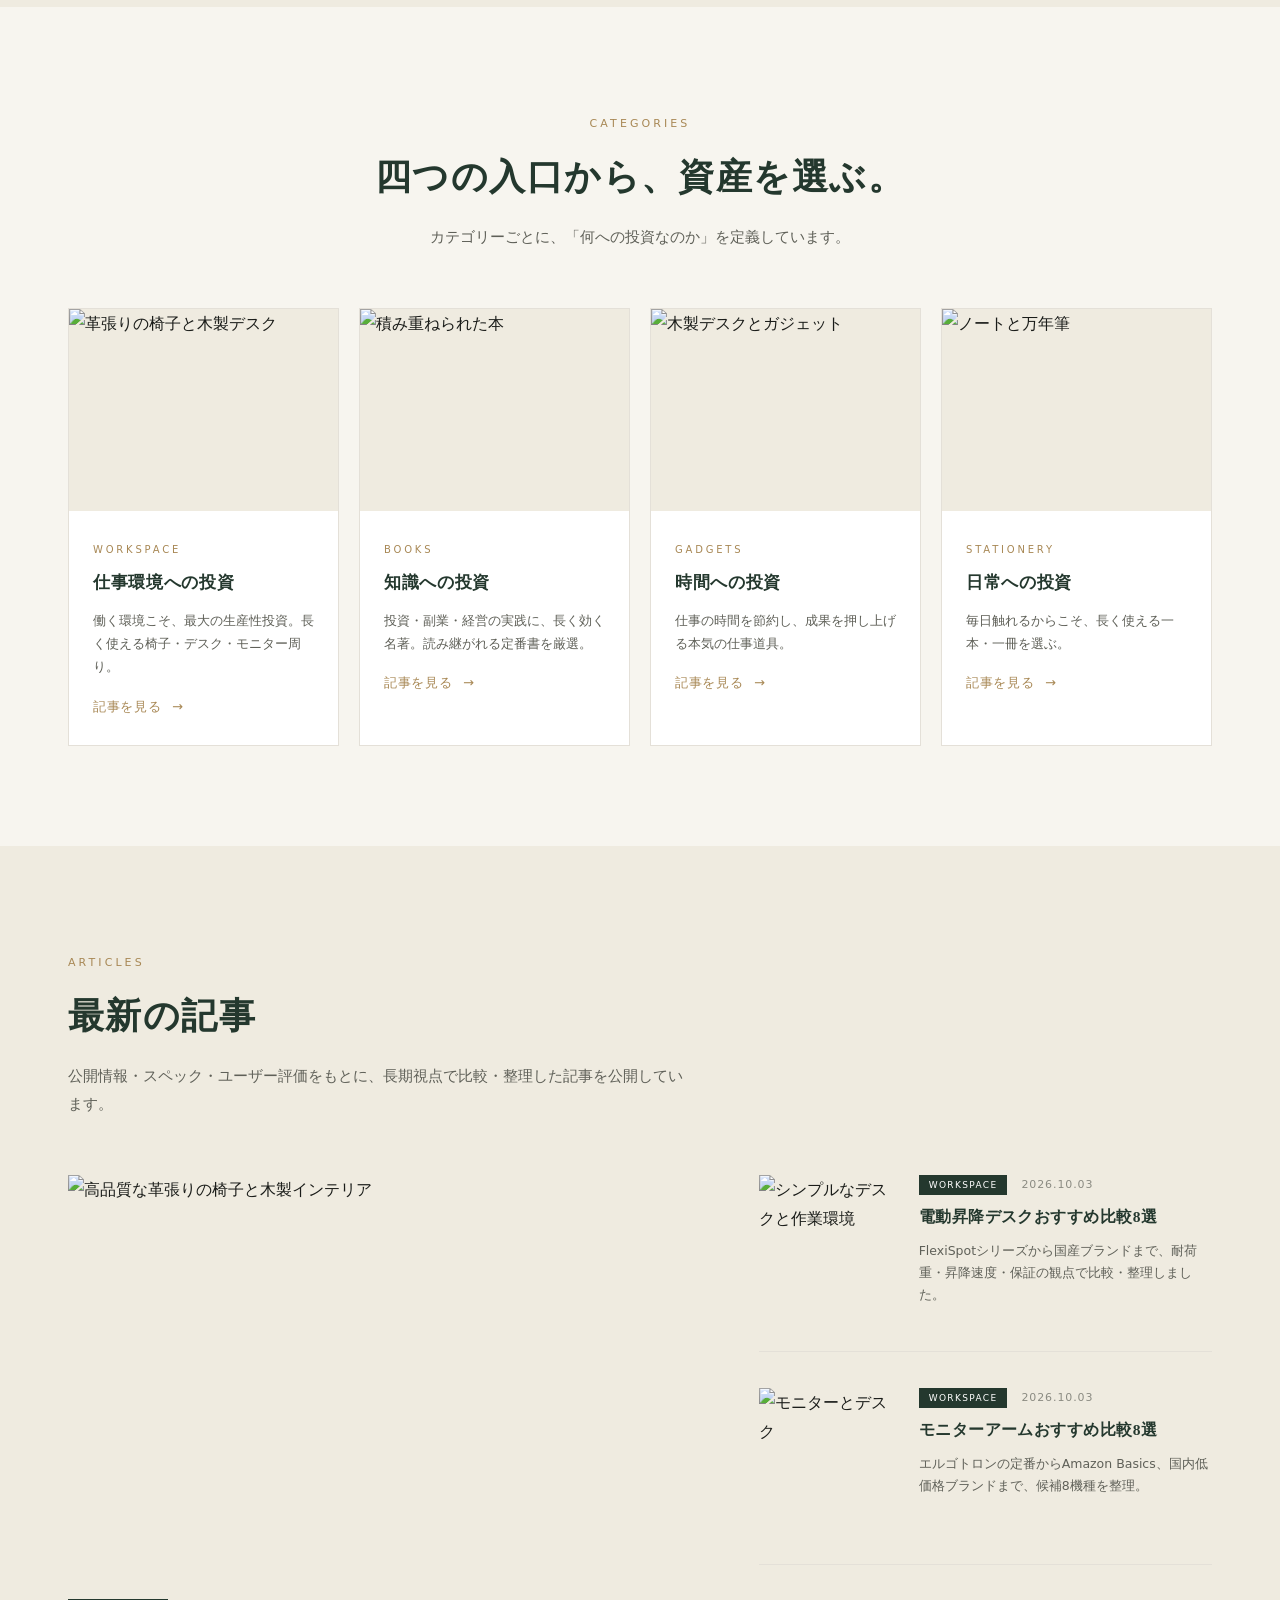
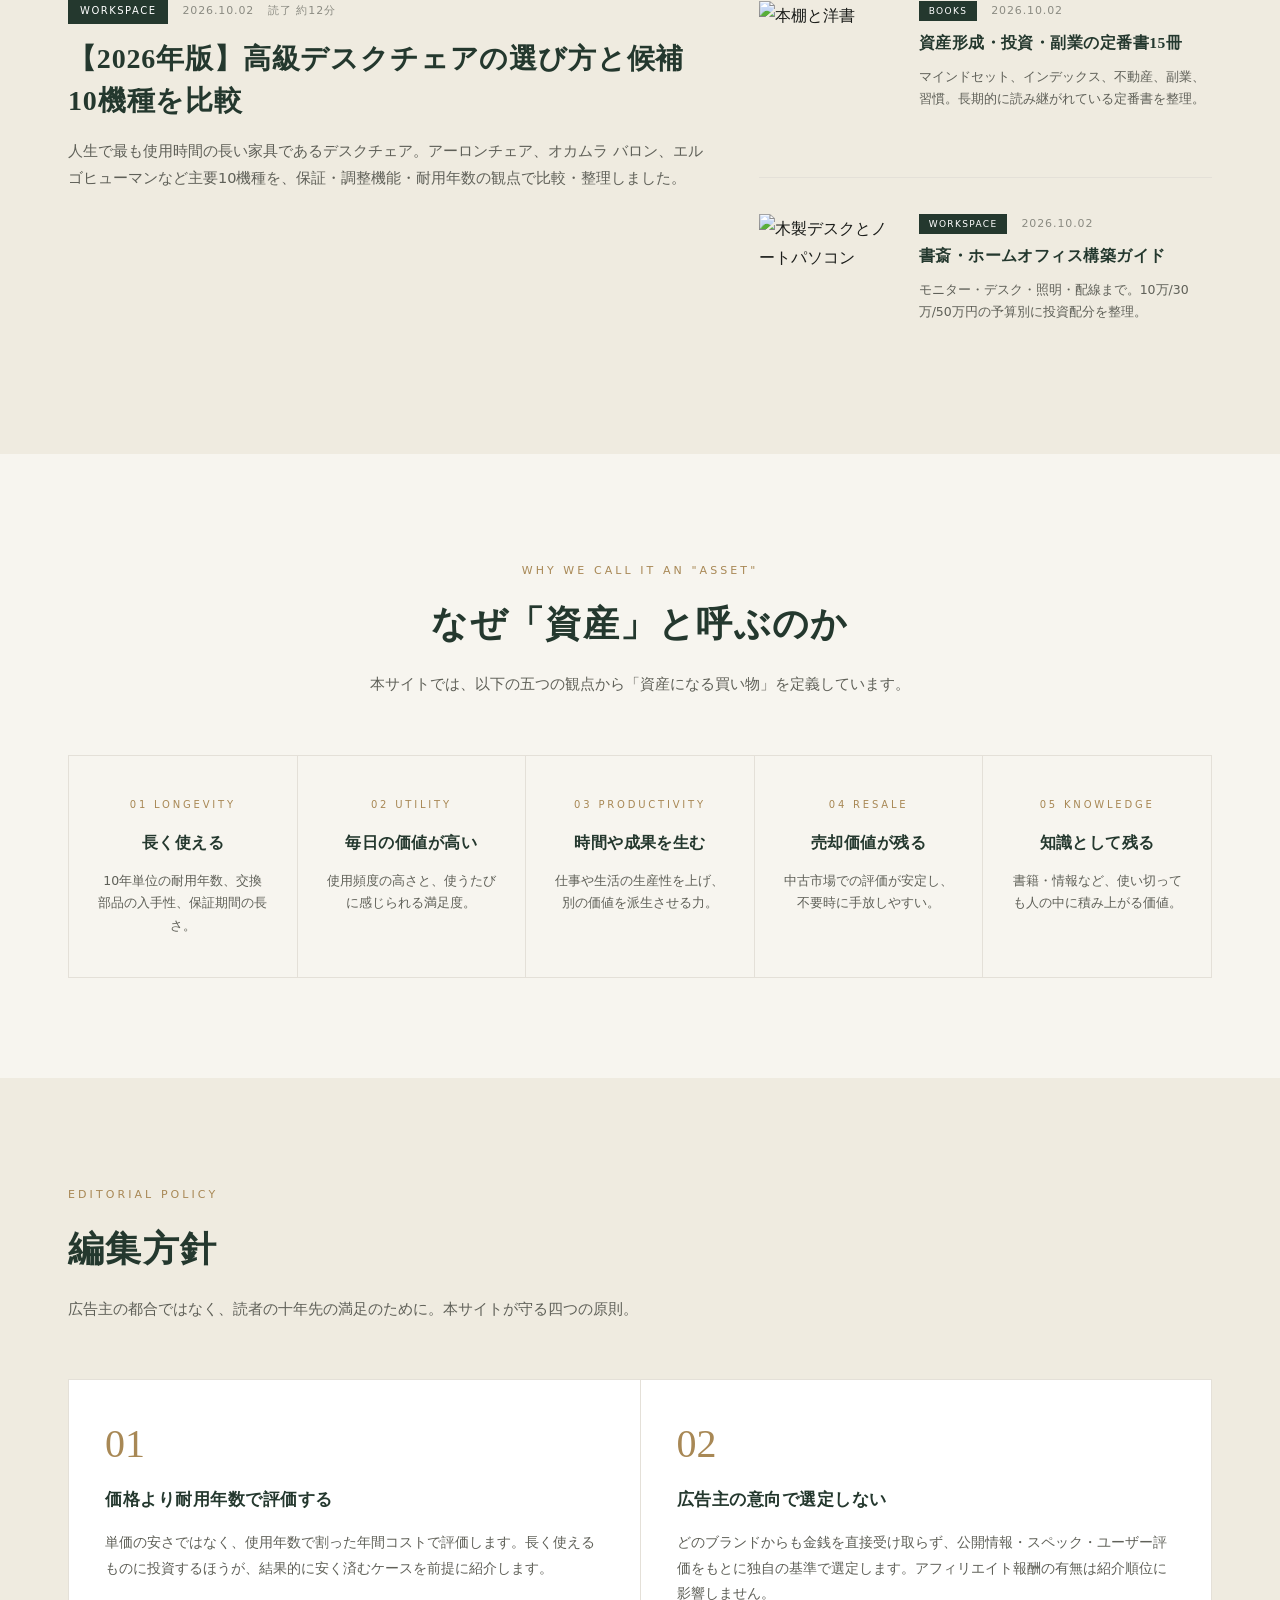
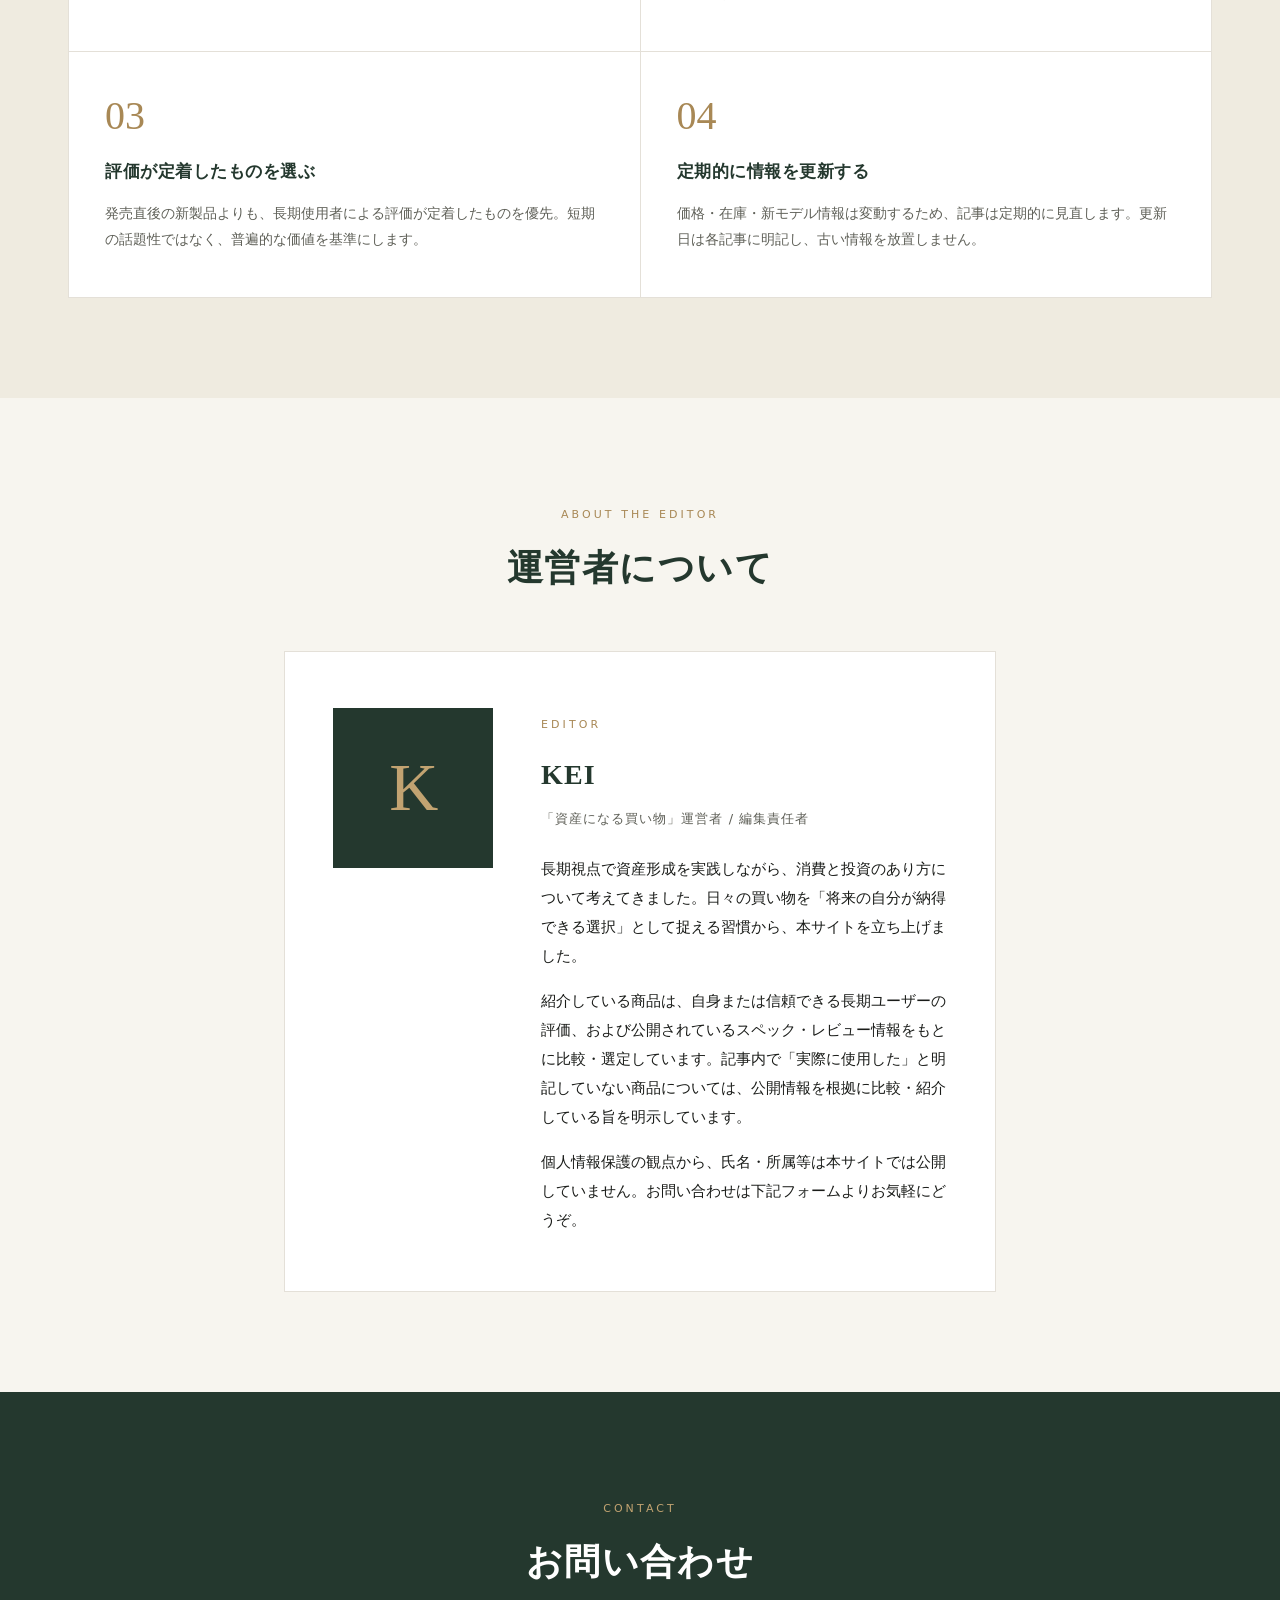
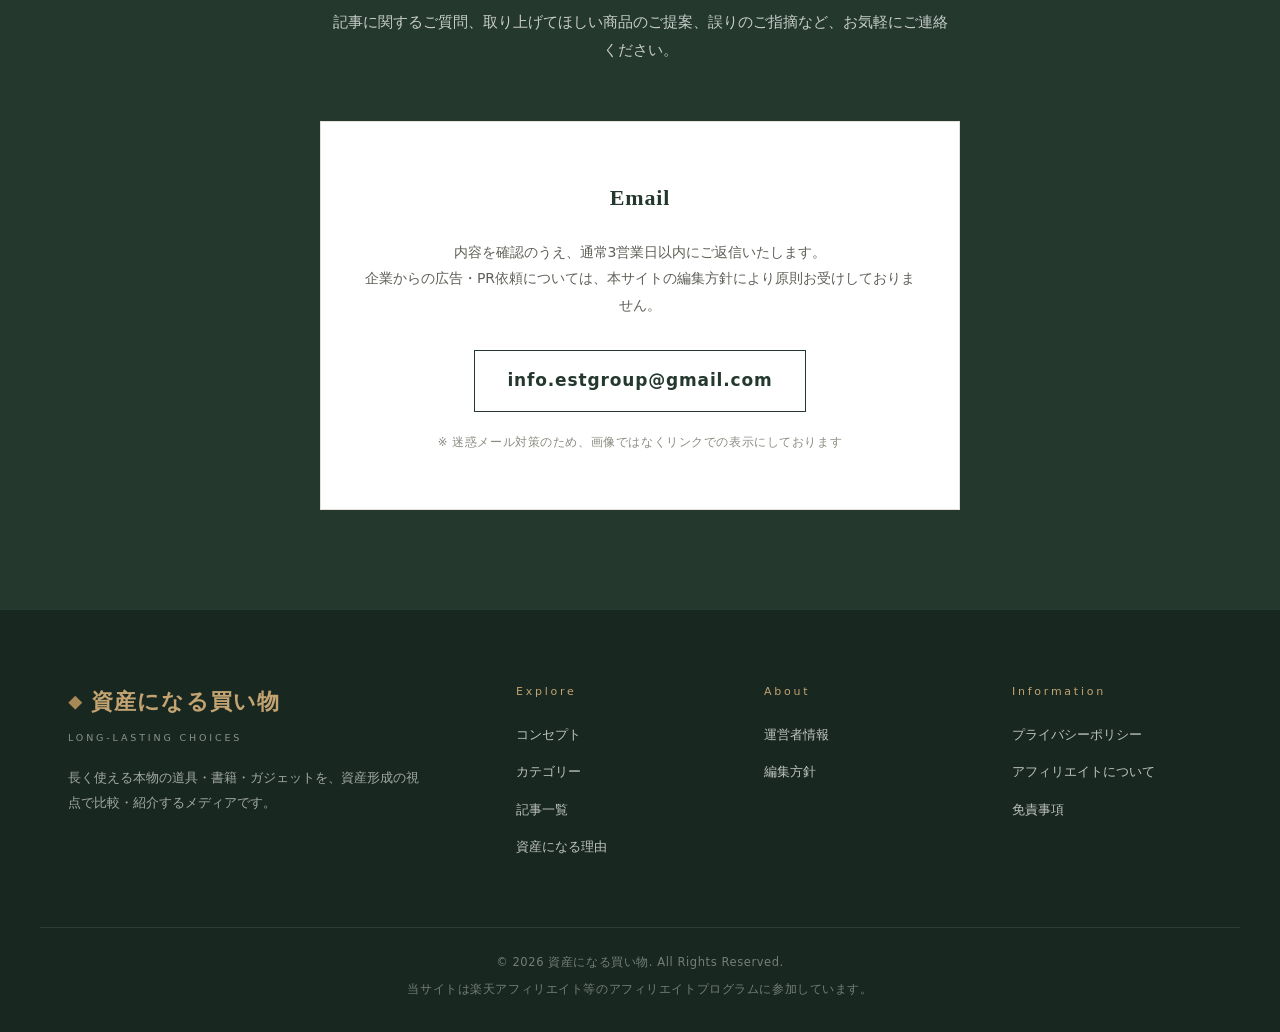
==== commit 00a7adec: "Add 2 new articles: standing-desk and monitor-arm (WORKSPACE cluster expansion)" ====
--- a/index.html
+++ b/index.html
@@ -3,6 +3,7 @@
 <head>
 <meta charset="UTF-8">
 <meta name="viewport" content="width=device-width, initial-scale=1.0">
+<meta name="google-site-verification" content="onmITPiFQiBv_UApNDpKGv-_GMPWClAJEt1QqfxbJFM" />
 <title>資産になる買い物|長く効く本物の道具・書籍・ガジェットの比較メディア</title>
 <meta name="description" content="長く使える本物の道具、人生や仕事に長く効く本、生産性を押し上げるガジェット。消費を「資産」に変えるための、大人のための商品比較メディアです。">
 <meta name="robots" content="index, follow">
@@ -186,6 +187,34 @@
 
       <div class="article-sublist">
 
+        <a class="article-sub" href="articles/standing-desk.html">
+          <div class="article-sub-media">
+            <img src="https://images.unsplash.com/photo-1593642632559-0c6d3fc62b89?w=400&q=85&auto=format&fit=crop" alt="シンプルなデスクと作業環境" loading="lazy" width="400" height="400">
+          </div>
+          <div>
+            <div class="article-meta">
+              <span class="article-cat">WORKSPACE</span>
+              <span>2026.10.03</span>
+            </div>
+            <h4>電動昇降デスクおすすめ比較8選</h4>
+            <p>FlexiSpotシリーズから国産ブランドまで、耐荷重・昇降速度・保証の観点で比較・整理しました。</p>
+          </div>
+        </a>
+
+        <a class="article-sub" href="articles/monitor-arm.html">
+          <div class="article-sub-media">
+            <img src="https://images.unsplash.com/photo-1517336714731-489689fd1ca8?w=400&q=85&auto=format&fit=crop" alt="モニターとデスク" loading="lazy" width="400" height="400">
+          </div>
+          <div>
+            <div class="article-meta">
+              <span class="article-cat">WORKSPACE</span>
+              <span>2026.10.03</span>
+            </div>
+            <h4>モニターアームおすすめ比較8選</h4>
+            <p>エルゴトロンの定番からAmazon Basics、国内低価格ブランドまで、候補8機種を整理。</p>
+          </div>
+        </a>
+
         <a class="article-sub" href="articles/investment-books.html">
           <div class="article-sub-media">
             <img src="https://images.unsplash.com/photo-1544947950-fa07a98d237f?w=400&q=85&auto=format&fit=crop" alt="本棚と洋書" loading="lazy" width="400" height="400">
@@ -196,7 +225,7 @@
               <span>2026.10.02</span>
             </div>
             <h4>資産形成・投資・副業の定番書15冊</h4>
-            <p>マインドセット、インデックス投資、不動産、副業、習慣。長期的に読み継がれている定番書を、テーマ別に整理しました。</p>
+            <p>マインドセット、インデックス、不動産、副業、習慣。長期的に読み継がれている定番書を整理。</p>
           </div>
         </a>
 
@@ -210,7 +239,7 @@
               <span>2026.10.02</span>
             </div>
             <h4>書斎・ホームオフィス構築ガイド</h4>
-            <p>モニター・デスク・照明・配線まで。10万/30万/50万円の予算別に、投資配分の考え方を整理しました。</p>
+            <p>モニター・デスク・照明・配線まで。10万/30万/50万円の予算別に投資配分を整理。</p>
           </div>
         </a>
 
